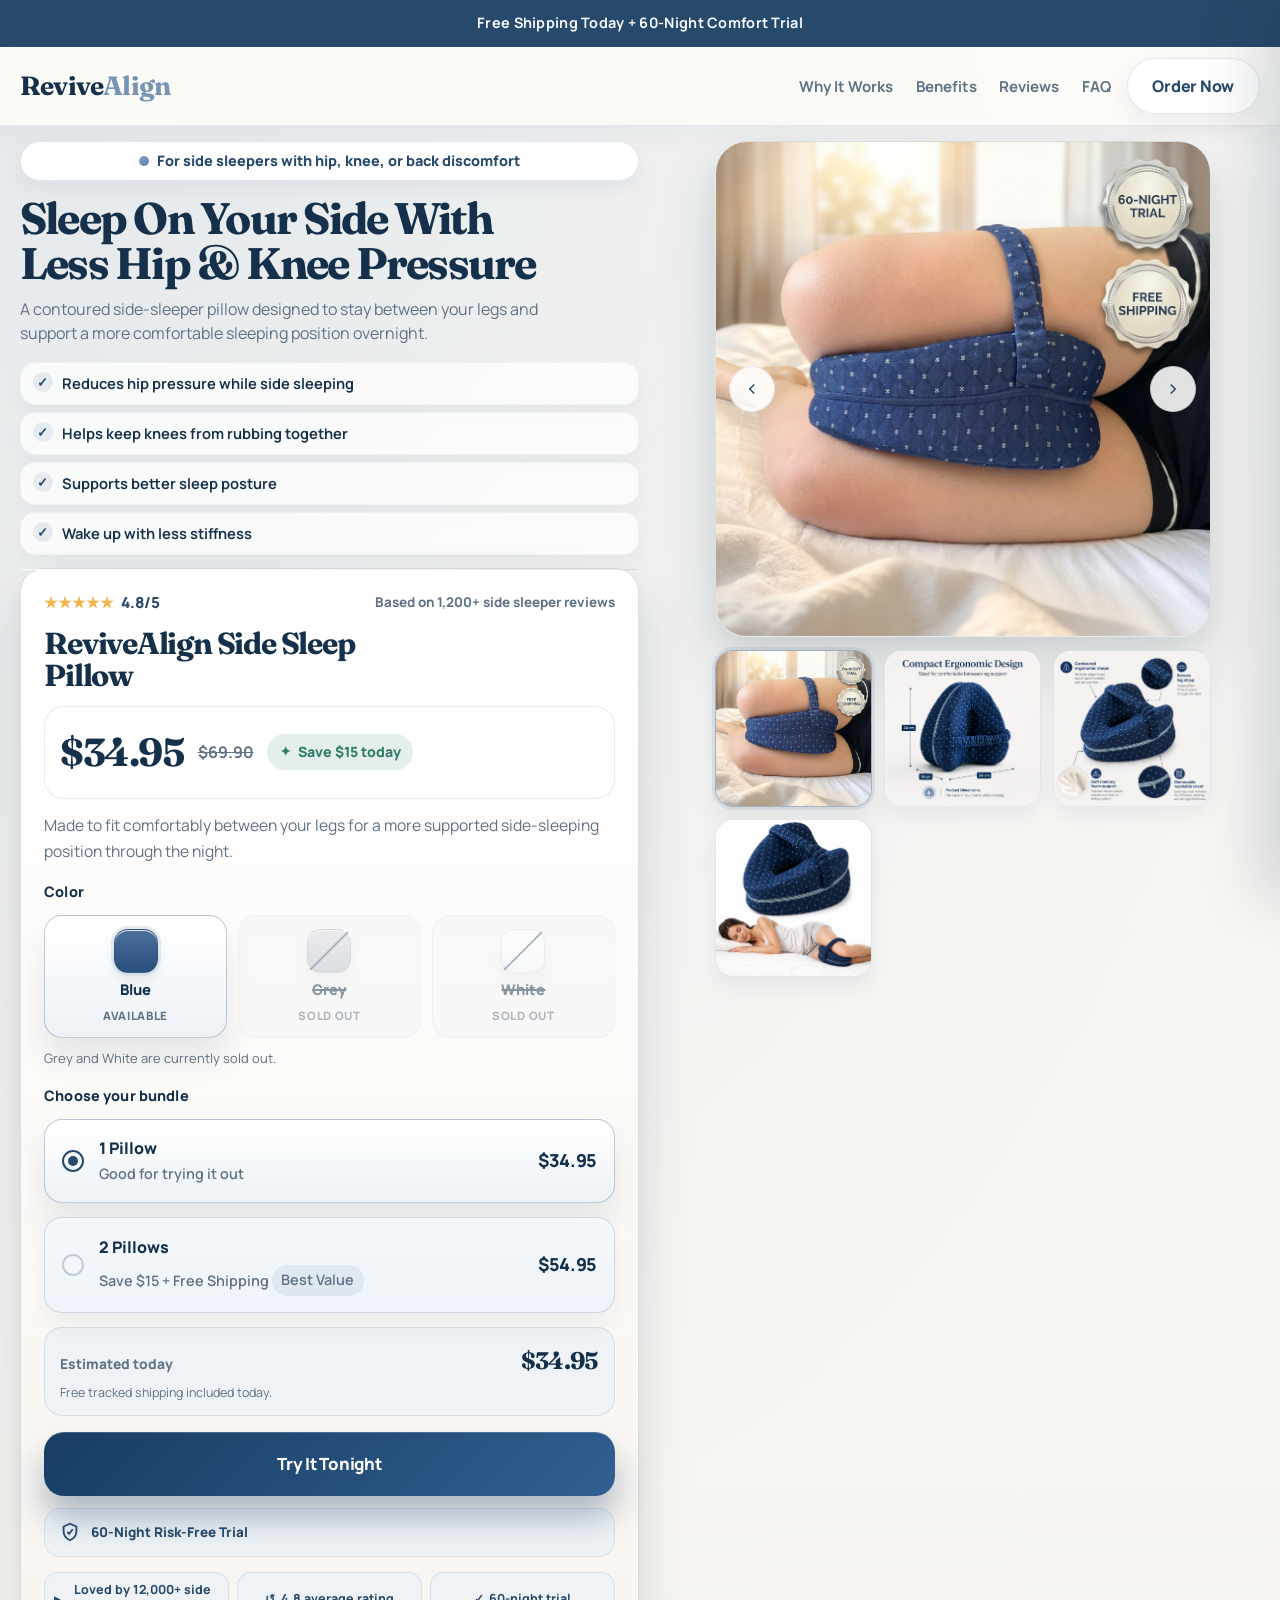
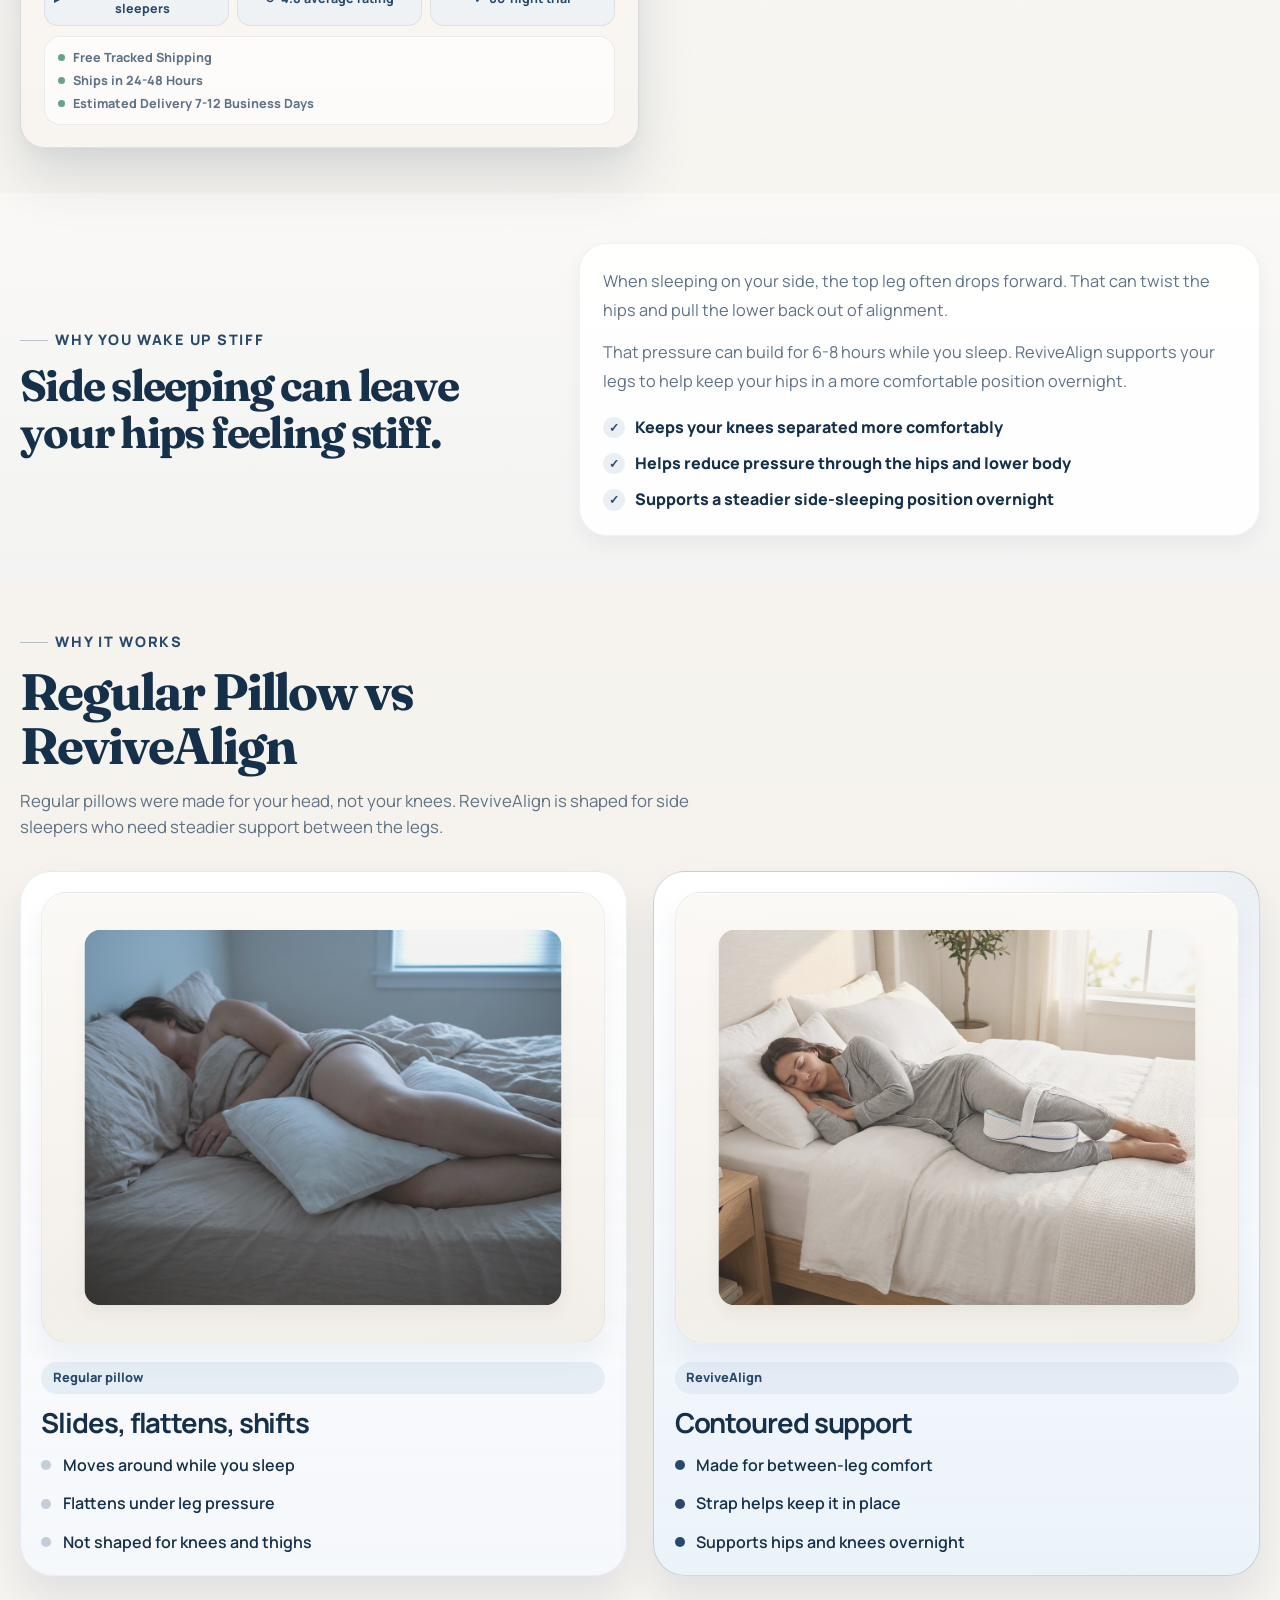
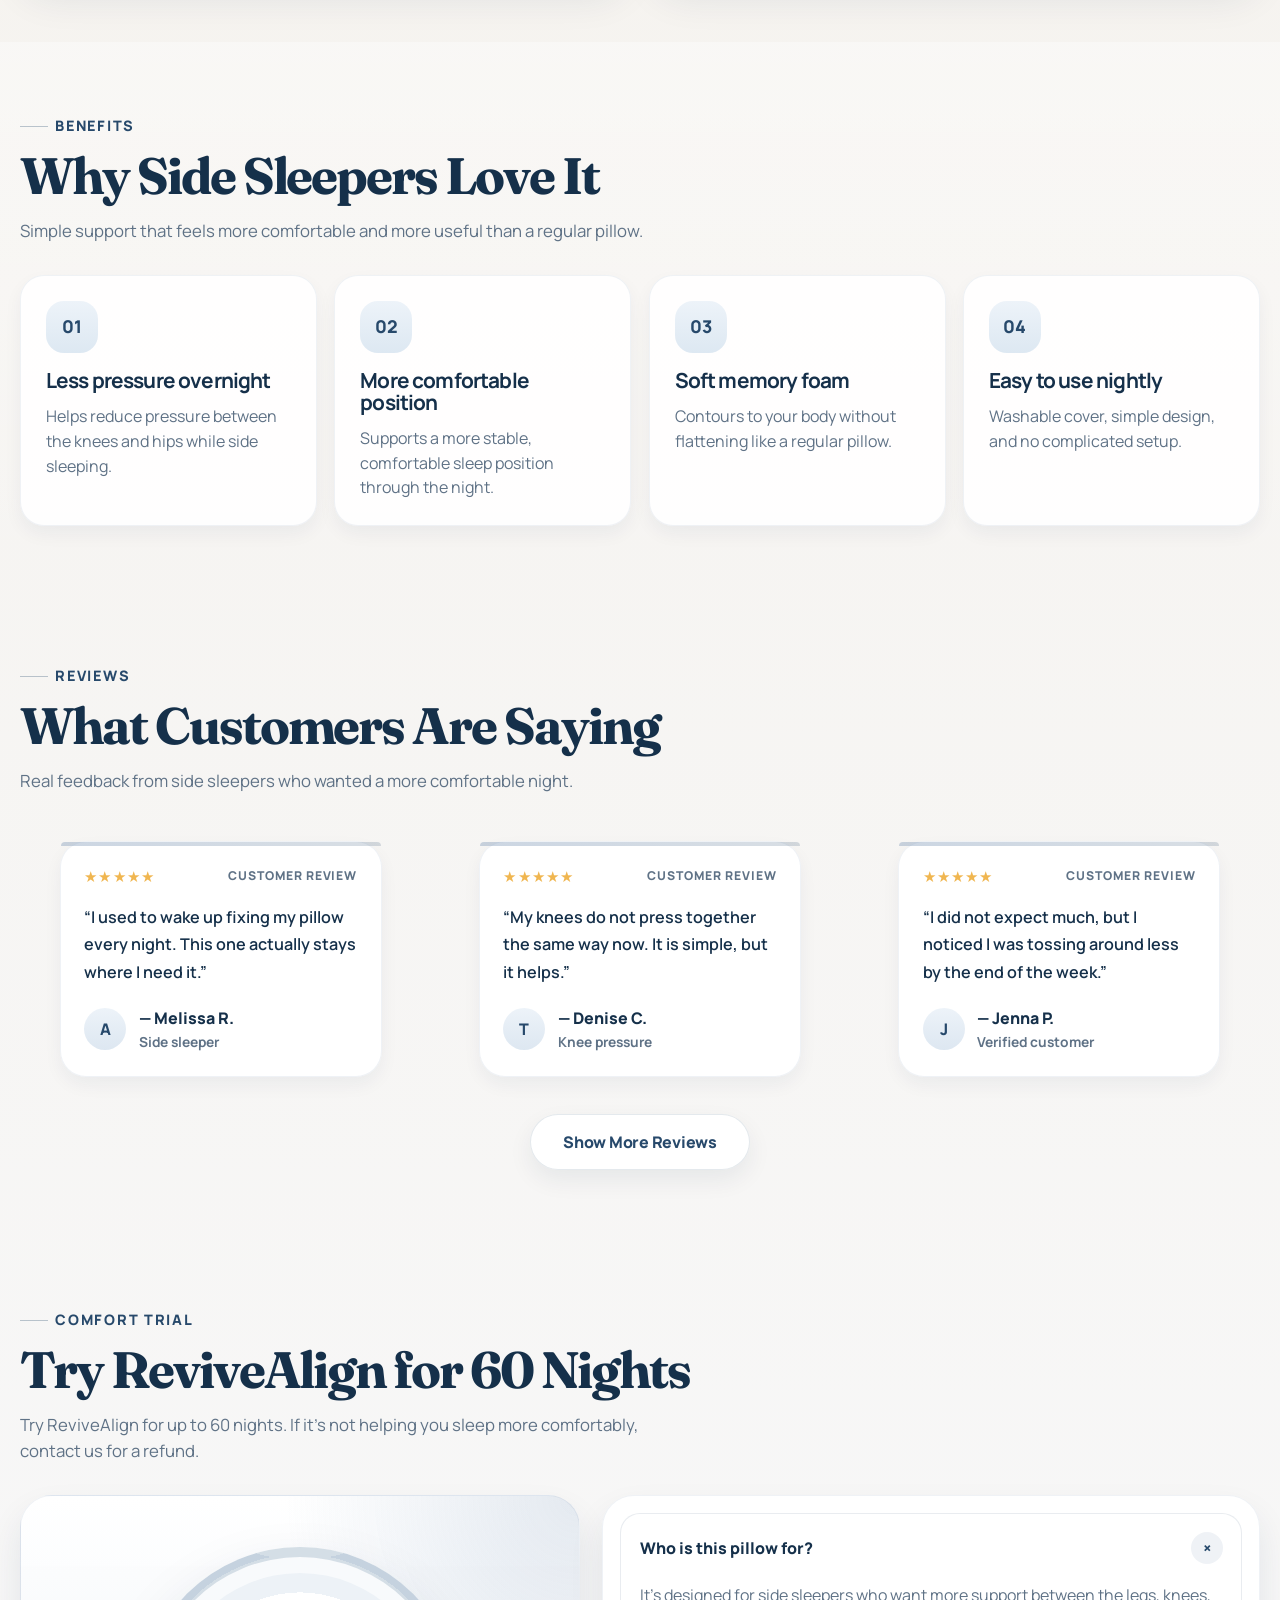
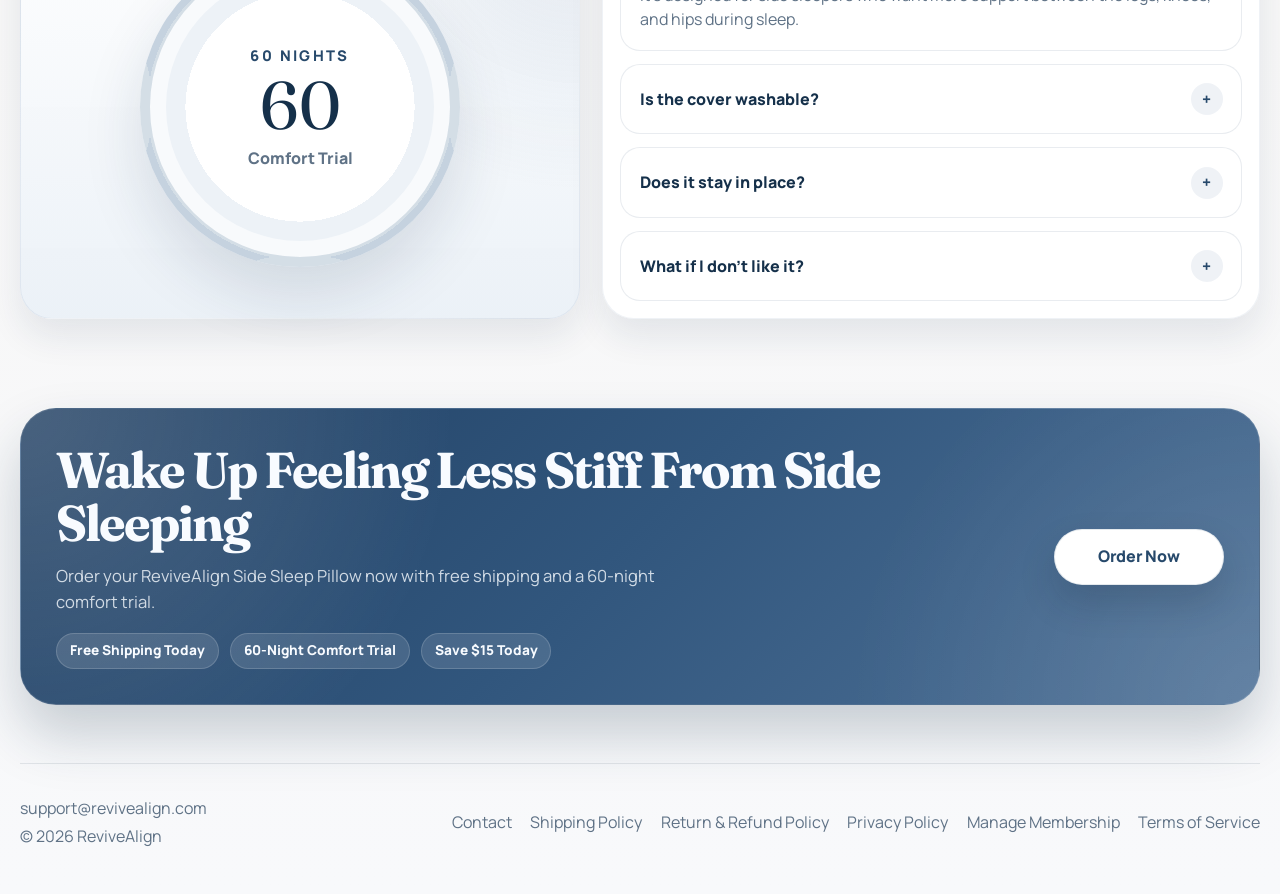
==== index.html @ c9b3b05c "Move free shipping coupon into cart drawer" ====
<!DOCTYPE html>
<!--
EDIT GUIDE
1. Update the Shopify cart permalinks in the bundle options (`data-checkout`) if your variant IDs change.
2. Swap these image paths with your final product photography:
   - /images/hero-side-sleeper.jpg
   - /images/comparison-regular-pillow.jpg
   - /images/comparison-revivealign.jpg
3. If your offer changes, update the price, guarantee, shipping copy, and support email in the hero buy box, CTA band, and footer.
-->
<html lang="en">
  <head>
    <meta charset="UTF-8" />
    <meta name="viewport" content="width=device-width, initial-scale=1.0" />
    <title>ReviveAlign | Side Sleeper Alignment Pillow</title>
    <meta
      name="description"
      content="ReviveAlign is a side-sleeper pillow made to fit between your legs, stay in place overnight, and help reduce pressure on your hips, knees, and lower back."
    />
    <!-- Meta Pixel Code -->
    <script>
!function(f,b,e,v,n,t,s)
{if(f.fbq)return;n=f.fbq=function(){n.callMethod?
n.callMethod.apply(n,arguments):n.queue.push(arguments)};
if(!f._fbq)f._fbq=n;n.push=n;n.loaded=!0;n.version='2.0';
n.queue=[];t=b.createElement(e);t.async=!0;
t.src=v;s=b.getElementsByTagName(e)[0];
s.parentNode.insertBefore(t,s)}(window, document,'script',
'https://connect.facebook.net/en_US/fbevents.js');
fbq('init', '1988299131895799');
fbq('track', 'PageView');
fbq('track', 'ViewContent');
    </script>
    <noscript><img height="1" width="1" style="display:none"
    src="https://www.facebook.com/tr?id=1988299131895799&ev=PageView&noscript=1"
    /></noscript>
    <!-- End Meta Pixel Code -->
    <link rel="preconnect" href="https://fonts.googleapis.com" />
    <link rel="preconnect" href="https://fonts.gstatic.com" crossorigin />
    <link
      href="https://fonts.googleapis.com/css2?family=Fraunces:wght@600;700&family=Manrope:wght@400;500;600;700;800&display=swap"
      rel="stylesheet"
    />
    <style>
      :root {
        --bg: #f6f4ef;
        --surface: #ffffff;
        --surface-soft: #f7f8fb;
        --surface-strong: #eef3f8;
        --border: rgba(23, 42, 63, 0.1);
        --border-strong: rgba(78, 105, 135, 0.22);
        --text: #15304a;
        --muted: #5f7286;
        --accent: #7893b4;
        --accent-deep: #27496b;
        --accent-soft: #dce7f3;
        --success: #2e7d69;
        --shadow-lg: 0 28px 60px rgba(21, 48, 74, 0.13);
        --shadow-md: 0 18px 35px rgba(21, 48, 74, 0.09);
        --shadow-sm: 0 10px 24px rgba(21, 48, 74, 0.07);
        --shadow-xs: 0 8px 18px rgba(21, 48, 74, 0.05);
        --radius-xl: 28px;
        --radius-lg: 22px;
        --radius-md: 18px;
        --radius-sm: 14px;
        --container: 1280px;
        --header-height: 78px;
      }

      * {
        box-sizing: border-box;
      }

      html {
        scroll-behavior: smooth;
      }

      body {
        margin: 0;
        font-family: "Manrope", sans-serif;
        background:
          radial-gradient(circle at top left, rgba(120, 147, 180, 0.18), transparent 28%),
          linear-gradient(180deg, #fcfbf8 0%, #f5f2ed 46%, #f8f9fb 100%);
        color: var(--text);
        line-height: 1.55;
        text-rendering: optimizeLegibility;
        overflow-x: hidden;
        padding-bottom: 0;
      }

      img {
        max-width: 100%;
        display: block;
      }

      a {
        color: inherit;
        text-decoration: none;
      }

      button,
      input,
      select {
        font: inherit;
      }

      .announcement-bar {
        background: var(--accent-deep);
        color: #f7fbff;
        text-align: center;
        padding: 0.78rem 1rem;
        font-size: 0.9rem;
        font-weight: 700;
        letter-spacing: 0.02em;
      }

      .site-header {
        position: sticky;
        top: 0;
        z-index: 40;
        backdrop-filter: blur(16px);
        background: rgba(252, 251, 248, 0.92);
        border-bottom: 1px solid rgba(21, 48, 74, 0.08);
        box-shadow: 0 8px 22px rgba(21, 48, 74, 0.04);
      }

      .header-inner,
      .container {
        width: min(calc(100% - 2.5rem), var(--container));
        margin: 0 auto;
      }

      .header-inner {
        min-height: var(--header-height);
        display: flex;
        align-items: center;
        justify-content: space-between;
        gap: 1rem;
      }

      .logo {
        font-family: "Fraunces", serif;
        font-size: 1.65rem;
        font-weight: 700;
        letter-spacing: -0.03em;
      }

      .logo span {
        color: var(--accent);
      }

      .header-actions {
        display: flex;
        align-items: center;
        gap: 1rem;
      }

      .site-nav {
        display: flex;
        align-items: center;
        gap: 1.4rem;
      }

      .site-nav a {
        color: var(--muted);
        font-weight: 700;
        font-size: 0.94rem;
        transition: color 160ms ease;
      }

      .site-nav a:hover,
      .site-nav a:focus-visible {
        color: var(--accent-deep);
      }

      .header-toggle {
        display: none;
        width: 46px;
        height: 46px;
        border: 1px solid var(--border);
        border-radius: 999px;
        background: rgba(255, 255, 255, 0.75);
        align-items: center;
        justify-content: center;
        padding: 0;
        cursor: pointer;
      }

      .header-toggle svg {
        width: 20px;
        height: 20px;
      }

      .button {
        display: inline-flex;
        align-items: center;
        justify-content: center;
        gap: 0.55rem;
        min-height: 56px;
        padding: 0 1.55rem;
        border-radius: 999px;
        border: 0;
        font-weight: 800;
        letter-spacing: -0.015em;
        cursor: pointer;
        transition:
          transform 180ms ease,
          box-shadow 180ms ease,
          background 180ms ease,
          color 180ms ease;
      }

      .button:focus-visible {
        outline: 3px solid rgba(120, 147, 180, 0.35);
        outline-offset: 2px;
      }

      .button-primary {
        background: linear-gradient(135deg, #173d63 0%, #315f8f 100%);
        color: #ffffff;
        box-shadow: 0 20px 38px rgba(25, 63, 101, 0.34);
      }

      .button-primary:hover,
      .button-primary:focus-visible {
        transform: translateY(-1px);
        box-shadow: 0 24px 42px rgba(25, 63, 101, 0.34);
      }

      .button-secondary {
        background: rgba(255, 255, 255, 0.94);
        color: var(--accent-deep);
        border: 1px solid rgba(39, 73, 107, 0.12);
        box-shadow: var(--shadow-sm);
      }

      .button-secondary:hover,
      .button-secondary:focus-visible {
        transform: translateY(-1px);
        background: #ffffff;
      }

      .hero {
        padding: 0.9rem 0 1.15rem;
      }

      .hero-grid {
        display: grid;
        grid-template-columns: minmax(0, 1.02fr) minmax(0, 0.98fr);
        gap: 1.65rem;
        align-items: start;
      }

      .eyebrow {
        display: inline-flex;
        align-items: center;
        justify-content: center;
        flex-wrap: wrap;
        gap: 0.55rem;
        padding: 0.6rem 0.95rem;
        border-radius: 999px;
        background: rgba(255, 255, 255, 0.94);
        border: 1px solid rgba(120, 147, 180, 0.2);
        box-shadow: var(--shadow-xs);
        color: var(--accent-deep);
        font-weight: 800;
        font-size: 0.9rem;
        line-height: 1.35;
        text-align: center;
      }

      .eyebrow::before {
        content: "";
        width: 10px;
        height: 10px;
        border-radius: 999px;
        background: linear-gradient(135deg, #8fa6c4, #577ca5);
      }

      .hero-copy {
        padding-top: 0;
        grid-column: 1;
      }

      h1,
      h2,
      h3 {
        margin: 0;
        line-height: 1.05;
        letter-spacing: -0.04em;
      }

      h1,
      h2 {
        font-family: "Fraunces", serif;
      }

      h1 {
        margin-top: 0.55rem;
        font-size: clamp(2.15rem, 3.45vw, 3.32rem);
        line-height: 1.04;
        text-wrap: balance;
      }

      .hero-break {
        display: block;
      }

      .hero-copy h1 {
        max-width: none;
      }

      .hero-copy p {
        margin: 0.58rem 0 0;
        font-size: 1rem;
        line-height: 1.55;
        color: var(--muted);
        max-width: 34.5rem;
      }

      .hero-benefits {
        list-style: none;
        margin: 0.62rem 0 0;
        padding: 0;
        display: grid;
        gap: 0.42rem;
      }

      .hero-benefits li {
        display: flex;
        align-items: flex-start;
        gap: 0.6rem;
        padding: 0.58rem 0.72rem;
        border-radius: 15px;
        background: rgba(255, 255, 255, 0.72);
        border: 1px solid rgba(120, 147, 180, 0.09);
        box-shadow: 0 8px 18px rgba(21, 48, 74, 0.04);
        color: var(--text);
        font-size: 0.92rem;
        font-weight: 650;
      }

      .hero-benefits li::before {
        content: "\2713";
        flex: 0 0 auto;
        width: 1.25rem;
        height: 1.25rem;
        border-radius: 999px;
        display: inline-flex;
        align-items: center;
        justify-content: center;
        background: rgba(120, 147, 180, 0.14);
        color: var(--accent-deep);
        font-size: 0.82rem;
        font-weight: 800;
      }

      .hero-copy-wrap {
        display: grid;
        gap: 0.34rem;
      }

      .hero-visual {
        display: grid;
        gap: 0.58rem;
        justify-items: center;
        align-content: start;
        align-self: start;
        grid-column: 2;
        grid-row: 1 / span 2;
        width: 100%;
      }

      .hero-image-stage {
        position: relative;
        width: 100%;
        max-width: 31rem;
        aspect-ratio: 1 / 1;
        border-radius: 32px;
        padding: 0.02rem;
        margin: 0;
        display: flex;
        align-items: center;
        justify-content: center;
        background:
          radial-gradient(circle at 18% 16%, rgba(255, 255, 255, 0.92), transparent 30%),
          radial-gradient(circle at 82% 82%, rgba(225, 233, 239, 0.42), transparent 32%),
          linear-gradient(160deg, #f8f4ee 0%, #f4efe8 44%, #edf2f6 100%);
        border: 1px solid rgba(132, 119, 102, 0.09);
        box-shadow:
          0 26px 52px rgba(21, 48, 74, 0.1),
          inset 0 1px 0 rgba(255, 255, 255, 0.55);
      }

      .hero-image-stage::after {
        content: "";
        position: absolute;
        inset: 0.8rem;
        border-radius: 28px;
        border: 1px solid rgba(255, 255, 255, 0.42);
        pointer-events: none;
      }

      .hero-image-frame {
        position: relative;
        overflow: hidden;
        width: 100%;
        height: 100%;
        display: flex;
        align-items: center;
        justify-content: center;
        border-radius: 26px;
        background: transparent;
      }

      .hero-image-stage::before {
        content: "";
        position: absolute;
        left: 31%;
        right: 31%;
        bottom: 0.4rem;
        height: 16px;
        border-radius: 50%;
        background: radial-gradient(circle, rgba(113, 91, 63, 0.18) 0%, rgba(113, 91, 63, 0.02) 70%);
        filter: blur(8px);
        pointer-events: none;
      }

      .image-shell {
        position: relative;
        overflow: hidden;
      }

      .image-shell img {
        width: 100%;
        height: 100%;
        object-fit: cover;
      }

      .hero-image-frame img {
        position: relative;
        z-index: 1;
        display: block;
        width: 100%;
        height: 100%;
        margin: 0 auto;
        border-radius: 44px;
        clip-path: inset(0 round 44px);
        object-fit: contain;
        object-position: center center;
        transform: scale(1.03);
        filter:
          saturate(0.98)
          contrast(1.03)
          brightness(1.06)
          drop-shadow(0 18px 24px rgba(79, 61, 38, 0.08));
      }

      .hero-image-badge {
        display: none;
        align-items: center;
        justify-content: center;
        flex-wrap: wrap;
        gap: 0.6rem;
        width: fit-content;
        min-height: 48px;
        padding: 0.65rem 1rem;
        border-radius: 999px;
        background: rgba(255, 252, 248, 0.92);
        border: 1px solid rgba(132, 119, 102, 0.1);
        box-shadow: 0 14px 30px rgba(21, 48, 74, 0.07);
        color: var(--text);
        font-size: 0.92rem;
        font-weight: 800;
        line-height: 1.3;
        text-align: center;
        justify-self: start;
      }

      .hero-image-badge::before {
        content: "\2665";
        width: 1.7rem;
        height: 1.7rem;
        border-radius: 999px;
        display: inline-flex;
        align-items: center;
        justify-content: center;
        background: rgba(120, 147, 180, 0.14);
        color: var(--accent-deep);
        font-size: 0.82rem;
      }

      .hero-offer {
        display: grid;
        gap: 0.78rem;
        align-content: start;
        grid-column: 1;
        grid-row: 1;
        width: 100%;
        max-width: 41rem;
      }

      .hero .purchase-card {
        grid-column: 1;
        width: 100%;
        max-width: 41rem;
      }

      .image-shell.is-placeholder {
        background:
          linear-gradient(180deg, rgba(255, 255, 255, 0.72), rgba(224, 233, 243, 0.9)),
          repeating-linear-gradient(
            -45deg,
            rgba(120, 147, 180, 0.12) 0,
            rgba(120, 147, 180, 0.12) 16px,
            rgba(255, 255, 255, 0.12) 16px,
            rgba(255, 255, 255, 0.12) 32px
          );
      }

      .image-note {
        position: absolute;
        left: 1rem;
        right: 1rem;
        bottom: 1rem;
        z-index: 2;
        display: none;
        padding: 0.95rem 1rem;
        border-radius: 16px;
        background: rgba(255, 255, 255, 0.88);
        border: 1px solid rgba(39, 73, 107, 0.1);
        box-shadow: var(--shadow-sm);
        color: var(--text);
      }

      .image-shell.is-placeholder .image-note {
        display: block;
      }

      .image-note strong {
        display: block;
        font-size: 0.95rem;
      }

      .image-note span {
        display: block;
        margin-top: 0.2rem;
        font-size: 0.84rem;
        color: var(--muted);
        word-break: break-word;
      }

      .purchase-card {
        position: relative;
        width: 100%;
        background:
          linear-gradient(180deg, rgba(255, 255, 255, 0.92), rgba(248, 244, 238, 0.96)),
          linear-gradient(180deg, rgba(255, 255, 255, 0.5), rgba(255, 255, 255, 0.12));
        backdrop-filter: blur(10px);
        border: 1.5px solid rgba(39, 73, 107, 0.16);
        border-radius: 24px;
        box-shadow:
          0 30px 56px rgba(21, 48, 74, 0.14),
          0 8px 18px rgba(21, 48, 74, 0.04),
          inset 0 1px 0 rgba(255, 255, 255, 0.7);
        padding: 1.4rem 1.45rem;
      }

      .purchase-card::before {
        content: "";
        position: absolute;
        top: 0;
        left: 0;
        right: 0;
        height: 1px;
        border-radius: 24px 24px 0 0;
        background: linear-gradient(90deg, rgba(255, 255, 255, 0.8), rgba(120, 147, 180, 0.18));
      }

      .purchase-stars {
        display: flex;
        align-items: center;
        justify-content: space-between;
        gap: 0.75rem;
        flex-wrap: wrap;
        color: var(--accent-deep);
        font-weight: 800;
        font-size: 0.95rem;
      }

      .rating-score {
        display: inline-flex;
        align-items: center;
        gap: 0.45rem;
      }

      .rating-context {
        color: var(--muted);
        font-size: 0.84rem;
        font-weight: 750;
      }

      .stars {
        color: #f0b650;
        letter-spacing: 0.06em;
        font-size: 0.94rem;
      }

      .purchase-card h2 {
        font-size: 1.9rem;
        margin-top: 0.78rem;
        max-width: 24rem;
        line-height: 1.06;
      }

      .price-row {
        display: flex;
        align-items: center;
        flex-wrap: wrap;
        gap: 0.7rem 0.85rem;
        margin-top: 0.88rem;
        padding: 0.95rem;
        border-radius: 20px;
        background: rgba(255, 255, 255, 0.72);
        border: 1px solid rgba(39, 73, 107, 0.1);
      }

      .sale-price {
        font-size: 2.45rem;
        font-weight: 700;
        letter-spacing: -0.04em;
        font-family: "Fraunces", serif;
      }

      .compare-price {
        color: var(--muted);
        font-size: 1rem;
        font-weight: 700;
        text-decoration: line-through;
      }

      .save-badge {
        display: inline-flex;
        align-items: center;
        gap: 0.45rem;
        min-height: 36px;
        padding: 0.4rem 0.78rem;
        border-radius: 999px;
        background: rgba(46, 125, 105, 0.13);
        color: var(--success);
        font-weight: 800;
        font-size: 0.88rem;
      }

      .save-badge::before {
        content: "\2726";
        font-size: 0.8rem;
      }

      .price-meta {
        display: none;
      }

      .price-meta span {
        display: inline-flex;
        align-items: center;
        gap: 0.45rem;
        min-height: 36px;
        padding: 0.32rem 0.72rem;
        border-radius: 999px;
        background: rgba(255, 255, 255, 0.78);
        border: 1px solid rgba(132, 119, 102, 0.09);
        color: var(--text);
        font-size: 0.82rem;
        font-weight: 800;
      }

      .price-meta span:nth-child(1)::before {
        content: "\25B8";
        color: var(--accent-deep);
        font-size: 0.75rem;
      }

      .price-meta span:nth-child(2)::before {
        content: "\21BA";
        color: var(--accent-deep);
        font-size: 0.75rem;
      }

      .purchase-copy {
        margin: 0.9rem 0 0;
        color: var(--muted);
        font-size: 0.98rem;
        line-height: 1.65;
      }

      .color-picker {
        margin: 1rem 0 0;
        padding: 0;
        border: 0;
        min-width: 0;
      }

      .color-heading {
        padding: 0;
        color: var(--text);
        font-size: 0.9rem;
        font-weight: 800;
        letter-spacing: 0.01em;
      }

      .color-list {
        margin-top: 0.72rem;
        display: grid;
        grid-template-columns: repeat(3, minmax(0, 1fr));
        gap: 0.7rem;
      }

      .color-option {
        position: relative;
      }

      .color-option input {
        position: absolute;
        opacity: 0;
        pointer-events: none;
      }

      .color-chip {
        position: relative;
        display: flex;
        flex-direction: column;
        align-items: center;
        justify-content: center;
        gap: 0.5rem;
        min-height: 108px;
        padding: 0.85rem 0.55rem 0.78rem;
        border-radius: 18px;
        border: 1px solid rgba(132, 119, 102, 0.12);
        background: rgba(255, 255, 255, 0.84);
        box-shadow: 0 14px 24px rgba(21, 48, 74, 0.05);
        text-align: center;
        cursor: pointer;
        transition:
          border-color 160ms ease,
          transform 160ms ease,
          box-shadow 160ms ease,
          background 160ms ease,
          opacity 160ms ease;
      }

      .color-option:not(.color-option--disabled) .color-chip:hover {
        transform: translateY(-1px);
        border-color: rgba(39, 73, 107, 0.22);
      }

      .color-swatch {
        position: relative;
        width: 44px;
        height: 44px;
        border-radius: 14px;
        border: 1.5px solid rgba(39, 73, 107, 0.16);
        box-shadow:
          inset 0 1px 0 rgba(255, 255, 255, 0.8),
          0 8px 14px rgba(21, 48, 74, 0.08);
      }

      .color-swatch--blue {
        background: linear-gradient(180deg, #4c6f9e 0%, #2a4f7c 100%);
      }

      .color-swatch--grey {
        background: linear-gradient(180deg, #d8dbe1 0%, #b8c0cb 100%);
      }

      .color-swatch--white {
        background: linear-gradient(180deg, #ffffff 0%, #eef2f6 100%);
      }

      .color-name {
        font-size: 0.92rem;
        font-weight: 800;
        color: var(--text);
        line-height: 1.2;
      }

      .color-state {
        font-size: 0.72rem;
        font-weight: 800;
        letter-spacing: 0.06em;
        text-transform: uppercase;
        color: var(--muted);
      }

      .color-option input:checked + .color-chip {
        border-color: rgba(39, 73, 107, 0.28);
        background: linear-gradient(180deg, rgba(255, 255, 255, 0.97), rgba(236, 242, 248, 0.93));
        box-shadow: 0 20px 30px rgba(21, 48, 74, 0.1);
      }

      .color-option input:checked + .color-chip .color-swatch {
        border-color: rgba(39, 73, 107, 0.34);
        box-shadow:
          inset 0 1px 0 rgba(255, 255, 255, 0.88),
          0 0 0 3px rgba(120, 147, 180, 0.16),
          0 8px 14px rgba(21, 48, 74, 0.08);
      }

      .color-option--disabled .color-chip {
        opacity: 0.5;
        background: rgba(244, 245, 247, 0.86);
        box-shadow: none;
        cursor: not-allowed;
      }

      .color-option--disabled .color-name {
        text-decoration: line-through;
        text-decoration-thickness: 1.5px;
      }

      .color-option--disabled .color-swatch::after {
        content: "";
        position: absolute;
        top: -6px;
        bottom: -6px;
        left: 50%;
        width: 2px;
        border-radius: 999px;
        background: rgba(39, 73, 107, 0.75);
        transform: translateX(-50%) rotate(45deg);
      }

      .color-note {
        margin-top: 0.62rem;
        font-size: 0.81rem;
        color: var(--muted);
      }

      .bundle-heading {
        margin-top: 1.05rem;
        color: var(--text);
        font-size: 0.9rem;
        font-weight: 800;
        letter-spacing: 0.01em;
      }

      .bundle-list {
        margin-top: 0.72rem;
        display: grid;
        gap: 0.9rem;
      }

      .bundle-option {
        position: relative;
      }

      .bundle-option--value .bundle-card {
        border-color: rgba(39, 73, 107, 0.18);
        background: linear-gradient(180deg, rgba(245, 249, 253, 0.95), rgba(238, 244, 250, 0.92));
      }

      .bundle-option input {
        position: absolute;
        opacity: 0;
        pointer-events: none;
      }

      .bundle-card {
        display: grid;
        grid-template-columns: auto 1fr auto;
        gap: 0.95rem;
        align-items: center;
        padding: 1.02rem 1.05rem;
        border-radius: 18px;
        border: 1px solid rgba(132, 119, 102, 0.12);
        background: rgba(255, 255, 255, 0.84);
        box-shadow: 0 14px 24px rgba(21, 48, 74, 0.05);
        cursor: pointer;
        transition:
          border-color 160ms ease,
          transform 160ms ease,
          box-shadow 160ms ease,
          background 160ms ease;
      }

      .bundle-card:hover {
        transform: translateY(-1px);
        border-color: rgba(39, 73, 107, 0.22);
      }

      .bundle-indicator {
        width: 22px;
        height: 22px;
        border-radius: 999px;
        border: 2px solid rgba(39, 73, 107, 0.24);
        position: relative;
      }

      .bundle-indicator::after {
        content: "";
        position: absolute;
        inset: 4px;
        border-radius: 999px;
        background: transparent;
        transition: background 160ms ease;
      }

      .bundle-text strong,
      .bundle-price {
        display: block;
      }

      .bundle-text strong {
        font-size: 1rem;
        font-weight: 800;
      }

      .bundle-text span {
        color: var(--muted);
        font-size: 0.9rem;
        font-weight: 600;
      }

      .bundle-price {
        font-weight: 800;
        font-size: 1.12rem;
        letter-spacing: -0.02em;
      }

      .bundle-tag {
        display: inline-flex;
        align-items: center;
        margin-top: 0.35rem;
        padding: 0.26rem 0.58rem;
        border-radius: 999px;
        background: rgba(120, 147, 180, 0.14);
        color: var(--accent-deep);
        font-size: 0.78rem;
        font-weight: 800;
      }

      .bundle-option input:checked + .bundle-card {
        border-color: rgba(39, 73, 107, 0.28);
        background: linear-gradient(180deg, rgba(255, 255, 255, 0.96), rgba(236, 242, 248, 0.92));
        box-shadow: 0 20px 30px rgba(21, 48, 74, 0.1);
      }

      .bundle-option input:checked + .bundle-card .bundle-indicator {
        border-color: var(--accent-deep);
      }

      .bundle-option input:checked + .bundle-card .bundle-indicator::after {
        background: var(--accent-deep);
      }

      .order-total {
        margin-top: 0.9rem;
        padding: 0.85rem 0.95rem;
        border-radius: 18px;
        background: rgba(236, 242, 248, 0.78);
        border: 1px solid rgba(39, 73, 107, 0.12);
      }

      .order-total-row {
        display: flex;
        justify-content: space-between;
        gap: 1rem;
        align-items: baseline;
      }

      .order-total-row span:first-child {
        color: var(--muted);
        font-size: 0.86rem;
        font-weight: 800;
      }

      .order-total-row strong {
        color: var(--text);
        font-family: "Fraunces", serif;
        font-size: 1.5rem;
        letter-spacing: -0.03em;
      }

      .order-total-note {
        margin: 0.28rem 0 0;
        color: var(--muted);
        font-size: 0.78rem;
        line-height: 1.45;
      }

      .purchase-cta {
        width: 100%;
        margin-top: 1rem;
        min-height: 64px;
        font-size: 1.05rem;
        border-radius: 20px;
        background: linear-gradient(135deg, #173d63 0%, #315f8f 100%);
        box-shadow:
          0 22px 34px rgba(25, 63, 101, 0.34),
          inset 0 1px 0 rgba(255, 255, 255, 0.18);
      }

      .trust-row {
        margin-top: 0.95rem;
        display: grid;
        grid-template-columns: repeat(3, minmax(0, 1fr));
        gap: 0.52rem;
      }

      .trust-row span {
        display: inline-flex;
        align-items: center;
        justify-content: center;
        gap: 0.35rem;
        min-height: 42px;
        padding: 0.42rem 0.55rem;
        border-radius: 14px;
        background: rgba(236, 242, 248, 0.72);
        border: 1px solid rgba(39, 73, 107, 0.1);
        color: var(--accent-deep);
        font-size: 0.78rem;
        font-weight: 750;
        text-align: center;
      }

      .trust-row span:nth-child(1)::before {
        content: "\25B8";
        color: var(--accent-deep);
        font-size: 0.72rem;
      }

      .trust-row span:nth-child(2)::before {
        content: "\21BA";
        color: var(--accent-deep);
        font-size: 0.72rem;
      }

      .trust-row span:nth-child(3)::before {
        content: "\2713";
        color: var(--accent-deep);
        font-size: 0.72rem;
      }

      .shipping-promise {
        margin-top: 0.62rem;
        display: grid;
        gap: 0.38rem;
        padding: 0.74rem 0.82rem;
        border-radius: 16px;
        background: rgba(255, 255, 255, 0.66);
        border: 1px solid rgba(39, 73, 107, 0.09);
        box-shadow: inset 0 1px 0 rgba(255, 255, 255, 0.55);
      }

      .shipping-promise span {
        display: flex;
        align-items: center;
        gap: 0.48rem;
        color: var(--muted);
        font-size: 0.79rem;
        font-weight: 750;
        line-height: 1.35;
      }

      .shipping-promise span::before {
        content: "";
        flex: 0 0 auto;
        width: 7px;
        height: 7px;
        border-radius: 999px;
        background: rgba(46, 125, 105, 0.72);
      }

      .product-gallery {
        padding: 2.6rem 0 2.9rem;
      }

      .gallery-shell {
        display: grid;
        grid-template-columns: minmax(0, 0.82fr) minmax(0, 1.18fr);
        gap: 1.55rem;
        align-items: center;
        padding: 1.2rem;
        border-radius: 30px;
        background:
          radial-gradient(circle at 14% 10%, rgba(255, 255, 255, 0.92), transparent 34%),
          linear-gradient(145deg, rgba(255, 255, 255, 0.82), rgba(241, 238, 231, 0.76));
        border: 1px solid rgba(39, 73, 107, 0.1);
        box-shadow: var(--shadow-md);
      }

      .gallery-copy {
        padding: 0.4rem 0.4rem 0.4rem 0.2rem;
      }

      .gallery-copy h2 {
        margin-top: 0.45rem;
        font-size: clamp(2rem, 3.2vw, 3.05rem);
        line-height: 1.06;
        max-width: 28rem;
      }

      .gallery-copy p {
        margin: 0.72rem 0 0;
        max-width: 31rem;
        color: var(--muted);
        font-size: 1rem;
        line-height: 1.7;
      }

      .gallery-points {
        list-style: none;
        display: grid;
        gap: 0.58rem;
        margin: 1rem 0 0;
        padding: 0;
      }

      .gallery-points li {
        display: flex;
        gap: 0.6rem;
        align-items: flex-start;
        color: var(--text);
        font-size: 0.93rem;
        font-weight: 750;
      }

      .gallery-points li::before {
        content: "\2713";
        flex: 0 0 auto;
        color: var(--accent-deep);
        font-weight: 900;
      }

      .product-carousel {
        position: relative;
        min-width: 0;
        width: 100%;
      }

      .carousel-main {
        position: relative;
        overflow: hidden;
        aspect-ratio: 1 / 1;
        border-radius: 30px;
        background:
          radial-gradient(circle at 18% 12%, rgba(255, 255, 255, 0.96), transparent 34%),
          linear-gradient(180deg, #ffffff 0%, #f5f1ea 100%);
        border: 1px solid rgba(39, 73, 107, 0.12);
        box-shadow:
          0 30px 58px rgba(21, 48, 74, 0.14),
          0 10px 24px rgba(21, 48, 74, 0.06),
          inset 0 1px 0 rgba(255, 255, 255, 0.72);
        touch-action: pan-y;
      }

      .carousel-main img {
        width: 100%;
        height: 100%;
        object-fit: contain;
        object-position: center;
        background: transparent;
        transition:
          opacity 180ms ease,
          transform 260ms ease;
      }

      .carousel-main.is-changing img {
        opacity: 0.12;
        transform: scale(1.015);
      }

      .carousel-arrow {
        position: absolute;
        top: 50%;
        z-index: 2;
        width: 46px;
        height: 46px;
        border: 1px solid rgba(39, 73, 107, 0.12);
        border-radius: 999px;
        background: rgba(255, 255, 255, 0.88);
        color: var(--accent-deep);
        box-shadow: var(--shadow-sm);
        display: inline-flex;
        align-items: center;
        justify-content: center;
        cursor: pointer;
        transform: translateY(-50%);
        transition:
          transform 160ms ease,
          background 160ms ease,
          box-shadow 160ms ease;
      }

      .carousel-arrow:hover,
      .carousel-arrow:focus-visible {
        background: #ffffff;
        box-shadow: var(--shadow-md);
      }

      .carousel-arrow:focus-visible {
        outline: 3px solid rgba(120, 147, 180, 0.35);
        outline-offset: 2px;
      }

      .carousel-arrow--prev {
        left: 0.85rem;
      }

      .carousel-arrow--next {
        right: 0.85rem;
      }

      .carousel-arrow svg {
        width: 18px;
        height: 18px;
      }

      .carousel-thumbs {
        display: grid;
        grid-template-columns: repeat(3, minmax(0, 1fr));
        gap: 0.72rem;
        margin-top: 0.82rem;
      }

      .carousel-thumb {
        position: relative;
        overflow: hidden;
        aspect-ratio: 1 / 1;
        padding: 0;
        border-radius: 18px;
        border: 1px solid rgba(39, 73, 107, 0.12);
        background: rgba(255, 255, 255, 0.76);
        box-shadow: 0 10px 20px rgba(21, 48, 74, 0.06);
        cursor: pointer;
        transition:
          border-color 160ms ease,
          transform 160ms ease,
          box-shadow 160ms ease;
      }

      .carousel-thumb img {
        width: 100%;
        height: 100%;
        object-fit: cover;
        object-position: center;
      }

      .carousel-thumb:hover,
      .carousel-thumb:focus-visible {
        transform: translateY(-1px);
        box-shadow: 0 14px 24px rgba(21, 48, 74, 0.08);
      }

      .carousel-thumb:focus-visible {
        outline: 3px solid rgba(120, 147, 180, 0.35);
        outline-offset: 2px;
      }

      .carousel-thumb.is-active {
        border-color: rgba(39, 73, 107, 0.42);
        box-shadow:
          0 0 0 3px rgba(120, 147, 180, 0.16),
          0 14px 24px rgba(21, 48, 74, 0.08);
      }

      .hero-visual .product-carousel {
        max-width: 31rem;
      }

      .hero-visual .carousel-main img {
        border-radius: 24px;
      }

      .hero-visual .carousel-main {
        border-radius: 32px;
      }

      .hero-visual .carousel-thumbs {
        grid-template-columns: repeat(3, minmax(0, 1fr));
      }

      .pain-explain {
        padding: 3.1rem 0;
        background: linear-gradient(180deg, rgba(255, 255, 255, 0.38), rgba(236, 242, 248, 0.36));
      }

      .pain-explain-grid {
        display: grid;
        grid-template-columns: minmax(0, 0.88fr) minmax(0, 1.12fr);
        gap: 1.5rem;
        align-items: center;
      }

      .pain-explain h2 {
        margin: 0.65rem 0 0;
        font-family: "Fraunces", serif;
        font-size: clamp(2rem, 3.4vw, 3rem);
        line-height: 1.08;
        letter-spacing: -0.04em;
      }

      .pain-explain-copy {
        padding: 1.45rem;
        border-radius: 28px;
        background: rgba(255, 255, 255, 0.9);
        border: 1px solid rgba(120, 147, 180, 0.12);
        box-shadow: var(--shadow-xs);
      }

      .pain-explain-copy p {
        margin: 0;
        color: var(--muted);
        font-size: 1.02rem;
        line-height: 1.76;
      }

      .pain-explain-copy p + p {
        margin-top: 0.85rem;
      }

      .pain-highlight {
        display: grid;
        gap: 0.72rem;
        margin-top: 1.2rem;
      }

      .pain-highlight span {
        display: flex;
        align-items: flex-start;
        gap: 0.65rem;
        color: var(--text);
        font-weight: 800;
      }

      .pain-highlight span::before {
        content: "\2713";
        flex: 0 0 auto;
        width: 1.35rem;
        height: 1.35rem;
        border-radius: 999px;
        display: inline-flex;
        align-items: center;
        justify-content: center;
        background: rgba(120, 147, 180, 0.14);
        color: var(--accent-deep);
        font-size: 0.78rem;
        margin-top: 0.12rem;
      }

      section {
        padding: 4.15rem 0;
        scroll-margin-top: calc(var(--header-height) + 1.5rem);
      }

      #why-it-works {
        padding-top: 2.45rem;
      }

      .section-head {
        max-width: 42rem;
        margin-bottom: 1.95rem;
      }

      .section-kicker {
        display: inline-flex;
        align-items: center;
        gap: 0.45rem;
        color: var(--accent-deep);
        font-size: 0.9rem;
        font-weight: 800;
        text-transform: uppercase;
        letter-spacing: 0.12em;
      }

      .section-kicker::before {
        content: "";
        width: 28px;
        height: 1px;
        background: rgba(39, 73, 107, 0.3);
      }

      .section-head h2 {
        margin-top: 0.7rem;
        font-size: clamp(2.1rem, 4vw, 3.3rem);
      }

      .section-head p {
        margin: 0.95rem 0 0;
        font-size: 1.05rem;
        color: var(--muted);
      }

      .comparison-grid {
        display: grid;
        grid-template-columns: repeat(2, minmax(0, 1fr));
        gap: 1.65rem;
      }

      .comparison-card {
        display: flex;
        flex-direction: column;
        padding: 1.28rem;
        border-radius: 32px;
        background: linear-gradient(180deg, rgba(255, 255, 255, 0.96), rgba(245, 248, 252, 0.88));
        border: 1px solid rgba(120, 147, 180, 0.14);
        box-shadow: 0 22px 38px rgba(21, 48, 74, 0.09);
      }

      .comparison-image {
        position: relative;
        aspect-ratio: 5 / 4;
        border-radius: 26px;
        padding: 1rem;
        background:
          linear-gradient(180deg, rgba(251, 249, 246, 0.98), rgba(242, 238, 232, 0.96)),
          linear-gradient(135deg, rgba(255, 255, 255, 0.9), rgba(235, 239, 243, 0.78));
        border: 1px solid rgba(120, 147, 180, 0.1);
        box-shadow:
          inset 0 1px 0 rgba(255, 255, 255, 0.8),
          0 16px 28px rgba(21, 48, 74, 0.05);
        isolation: isolate;
      }

      .comparison-image::after {
        content: "";
        position: absolute;
        inset: 1rem;
        border-radius: 18px;
        background: linear-gradient(180deg, rgba(255, 250, 244, 0.08), rgba(241, 233, 220, 0.12));
        pointer-events: none;
        z-index: 1;
      }

      .comparison-image img {
        width: 100%;
        height: 100%;
        border-radius: 18px;
        object-fit: cover;
        object-position: center 52%;
        transform: scale(0.9);
        transform-origin: center;
        filter: brightness(1.02) contrast(0.94) saturate(0.9);
        box-shadow: 0 10px 18px rgba(21, 48, 74, 0.06);
      }

      .comparison-image--regular img {
        filter: brightness(1.08) contrast(0.9) saturate(0.82);
        object-position: center 48%;
      }

      .comparison-image--revive img {
        filter: brightness(1) contrast(0.93) saturate(0.88);
        object-position: center 50%;
      }

      .comparison-label {
        display: inline-flex;
        align-items: center;
        min-height: 32px;
        margin-top: 1.15rem;
        padding: 0.26rem 0.72rem;
        border-radius: 999px;
        background: rgba(220, 231, 243, 0.62);
        color: var(--accent-deep);
        font-size: 0.8rem;
        font-weight: 800;
      }

      .sticky-desktop-cta {
        position: fixed;
        left: 50%;
        bottom: 1.2rem;
        z-index: 35;
        width: min(calc(100% - 2.5rem), 760px);
        transform: translate(-50%, 120%);
        opacity: 0;
        pointer-events: none;
        transition:
          transform 220ms ease,
          opacity 220ms ease;
      }

      .sticky-desktop-cta.is-visible {
        transform: translate(-50%, 0);
        opacity: 1;
        pointer-events: auto;
      }

      .sticky-desktop-inner {
        display: flex;
        align-items: center;
        justify-content: space-between;
        gap: 1rem;
        padding: 0.78rem 0.82rem 0.78rem 1.15rem;
        border-radius: 999px;
        background: rgba(255, 255, 255, 0.94);
        border: 1px solid rgba(39, 73, 107, 0.14);
        box-shadow: 0 24px 48px rgba(21, 48, 74, 0.18);
        backdrop-filter: blur(16px);
      }

      .sticky-desktop-copy {
        display: grid;
        gap: 0.08rem;
      }

      .sticky-desktop-copy strong {
        font-size: 0.98rem;
        line-height: 1.2;
      }

      .sticky-desktop-copy span {
        color: var(--muted);
        font-size: 0.82rem;
        font-weight: 700;
      }

      .sticky-desktop-cta .button {
        min-height: 48px;
        padding-inline: 1.15rem;
        white-space: nowrap;
      }

      .sticky-mobile-cta {
        position: fixed;
        left: 0;
        right: 0;
        bottom: 0;
        z-index: 45;
        display: none;
        padding: 0.7rem 0.8rem calc(0.7rem + env(safe-area-inset-bottom));
        background: rgba(252, 251, 248, 0.96);
        border-top: 1px solid rgba(39, 73, 107, 0.12);
        box-shadow: 0 -16px 30px rgba(21, 48, 74, 0.12);
        backdrop-filter: blur(16px);
      }

      .sticky-mobile-inner {
        display: grid;
        grid-template-columns: 1fr auto;
        gap: 0.72rem;
        align-items: center;
        max-width: 34rem;
        margin: 0 auto;
      }

      .sticky-mobile-price {
        display: grid;
        gap: 0.06rem;
      }

      .sticky-mobile-price strong {
        font-size: 1.02rem;
        line-height: 1.1;
      }

      .sticky-mobile-price span {
        color: var(--muted);
        font-size: 0.78rem;
        font-weight: 800;
      }

      .sticky-mobile-cta .button {
        min-height: 50px;
        padding-inline: 1.05rem;
        border-radius: 16px;
        white-space: nowrap;
      }

      .cart-drawer {
        position: fixed;
        inset: 0;
        z-index: 80;
        pointer-events: none;
      }

      .cart-drawer.is-open {
        pointer-events: auto;
      }

      .cart-drawer-overlay {
        position: absolute;
        inset: 0;
        background: rgba(21, 48, 74, 0.34);
        opacity: 0;
        transition: opacity 180ms ease;
      }

      .cart-drawer.is-open .cart-drawer-overlay {
        opacity: 1;
      }

      .cart-drawer-panel {
        position: absolute;
        top: 0;
        right: 0;
        width: min(100%, 430px);
        height: 100%;
        display: flex;
        flex-direction: column;
        padding: 1.25rem;
        background:
          radial-gradient(circle at top left, rgba(255, 255, 255, 0.94), transparent 34%),
          linear-gradient(180deg, #fffdf9 0%, #f5f2ed 100%);
        border-left: 1px solid rgba(39, 73, 107, 0.12);
        box-shadow: -28px 0 60px rgba(21, 48, 74, 0.18);
        transform: translateX(102%);
        transition: transform 220ms ease;
      }

      .cart-drawer.is-open .cart-drawer-panel {
        transform: translateX(0);
      }

      .cart-drawer-header {
        display: flex;
        align-items: center;
        justify-content: space-between;
        gap: 1rem;
        padding-bottom: 1rem;
        border-bottom: 1px solid rgba(39, 73, 107, 0.1);
      }

      .cart-drawer-header h2 {
        font-family: "Fraunces", serif;
        font-size: 1.7rem;
        letter-spacing: -0.04em;
      }

      .cart-close {
        width: 42px;
        height: 42px;
        border: 1px solid rgba(39, 73, 107, 0.12);
        border-radius: 999px;
        background: rgba(255, 255, 255, 0.78);
        color: var(--accent-deep);
        cursor: pointer;
        display: inline-flex;
        align-items: center;
        justify-content: center;
      }

      .cart-close:hover,
      .cart-close:focus-visible {
        background: #ffffff;
      }

      .cart-drawer-body {
        flex: 1;
        padding: 1.1rem 0;
      }

      .cart-item {
        display: grid;
        grid-template-columns: 92px 1fr;
        gap: 0.95rem;
        padding: 0.95rem;
        border-radius: 20px;
        background: rgba(255, 255, 255, 0.78);
        border: 1px solid rgba(39, 73, 107, 0.1);
        box-shadow: 0 14px 26px rgba(21, 48, 74, 0.06);
      }

      .cart-item-image {
        overflow: hidden;
        aspect-ratio: 1;
        border-radius: 16px;
        background: #ffffff;
        border: 1px solid rgba(39, 73, 107, 0.08);
      }

      .cart-item-image img {
        width: 100%;
        height: 100%;
        object-fit: cover;
        object-position: center;
      }

      .cart-item-copy {
        min-width: 0;
      }

      .cart-item-title {
        display: block;
        color: var(--text);
        font-size: 1rem;
        line-height: 1.25;
        font-weight: 850;
      }

      .cart-item-meta {
        display: block;
        margin-top: 0.28rem;
        color: var(--muted);
        font-size: 0.86rem;
        font-weight: 750;
      }

      .cart-item-price {
        display: block;
        margin-top: 0.62rem;
        color: var(--accent-deep);
        font-family: "Fraunces", serif;
        font-size: 1.35rem;
        font-weight: 700;
        letter-spacing: -0.03em;
      }

      .cart-summary {
        margin-top: 1rem;
        padding: 1rem;
        border-radius: 18px;
        background: rgba(236, 242, 248, 0.72);
        border: 1px solid rgba(39, 73, 107, 0.1);
      }

      .cart-summary-row {
        display: flex;
        align-items: center;
        justify-content: space-between;
        gap: 1rem;
        color: var(--text);
        font-weight: 850;
      }

      .cart-summary-row strong {
        font-family: "Fraunces", serif;
        font-size: 1.42rem;
        letter-spacing: -0.03em;
      }

      .cart-summary-note {
        margin: 0.4rem 0 0;
        color: var(--muted);
        font-size: 0.82rem;
        font-weight: 700;
      }

      .cart-drawer-footer {
        display: grid;
        gap: 0.75rem;
        padding-top: 1rem;
        border-top: 1px solid rgba(39, 73, 107, 0.1);
      }

      .cart-checkout {
        width: 100%;
      }

      .cart-continue {
        min-height: 50px;
        border-radius: 18px;
        border: 1px solid rgba(39, 73, 107, 0.12);
        background: rgba(255, 255, 255, 0.74);
        color: var(--accent-deep);
        font-weight: 850;
        cursor: pointer;
      }

      .free-shipping-banner {
        margin-top: 0.92rem;
        display: grid;
        gap: 0.25rem;
        padding: 0.86rem 0.95rem;
        border-radius: 18px;
        background:
          radial-gradient(circle at top left, rgba(255, 255, 255, 0.2), transparent 42%),
          linear-gradient(135deg, #1f4770 0%, #2f6596 100%);
        color: #ffffff;
        border: 1px solid rgba(255, 255, 255, 0.16);
        box-shadow: 0 16px 28px rgba(31, 71, 112, 0.2);
      }

      .free-shipping-banner strong {
        display: flex;
        align-items: center;
        justify-content: space-between;
        gap: 0.8rem;
        font-size: 0.9rem;
        letter-spacing: 0.04em;
      }

      .coupon-code {
        position: relative;
        display: inline-flex;
        align-items: center;
        gap: 0.46rem;
        padding: 0.34rem 0.6rem;
        border-radius: 10px;
        background: #111827;
        color: #ffffff;
        border: 1px dashed rgba(255, 255, 255, 0.42);
        box-shadow:
          inset 0 1px 0 rgba(255, 255, 255, 0.12),
          0 8px 16px rgba(7, 16, 30, 0.18);
        font-size: 0.72rem;
        font-weight: 900;
        letter-spacing: 0.06em;
      }

      .coupon-code::before,
      .coupon-code::after {
        content: "";
        position: absolute;
        top: 50%;
        width: 8px;
        height: 8px;
        border-radius: 999px;
        background: #2f6596;
        transform: translateY(-50%);
      }

      .coupon-code::before {
        left: -5px;
      }

      .coupon-code::after {
        right: -5px;
      }

      .coupon-code small {
        padding: 0.12rem 0.34rem;
        border-radius: 999px;
        background: rgba(46, 125, 105, 0.95);
        color: #ffffff;
        font-size: 0.58rem;
        line-height: 1.1;
        letter-spacing: 0.04em;
        text-transform: uppercase;
      }

      .free-shipping-banner span {
        color: rgba(255, 255, 255, 0.82);
        font-size: 0.8rem;
        font-weight: 750;
      }

      .trial-shield {
        margin-top: 0.72rem;
        display: flex;
        align-items: center;
        gap: 0.65rem;
        padding: 0.78rem 0.85rem;
        border-radius: 16px;
        background: rgba(236, 242, 248, 0.76);
        border: 1px solid rgba(39, 73, 107, 0.1);
        color: var(--accent-deep);
        font-size: 0.84rem;
        font-weight: 850;
      }

      .trial-shield svg {
        flex: 0 0 auto;
        width: 22px;
        height: 22px;
      }

      .cart-trust-badges {
        display: grid;
        grid-template-columns: repeat(2, minmax(0, 1fr));
        gap: 0.55rem;
        margin-top: 1rem;
      }

      .cart-trust-badges span {
        display: inline-flex;
        align-items: center;
        justify-content: center;
        gap: 0.42rem;
        min-height: 40px;
        padding: 0.42rem 0.55rem;
        border-radius: 14px;
        background: rgba(255, 255, 255, 0.72);
        border: 1px solid rgba(39, 73, 107, 0.1);
        color: var(--accent-deep);
        font-size: 0.78rem;
        font-weight: 850;
        text-align: center;
      }

      .cart-trust-badges svg {
        flex: 0 0 auto;
        width: 16px;
        height: 16px;
      }

      .comparison-card h3 {
        margin-top: 0.95rem;
        font-size: 1.72rem;
      }

      .comparison-card ul {
        margin: 0.95rem 0 0;
        padding: 0;
        list-style: none;
        display: grid;
        gap: 0.85rem;
      }

      .comparison-card li {
        display: flex;
        gap: 0.72rem;
        color: var(--text);
        font-weight: 600;
      }

      .comparison-card li::before {
        content: "";
        width: 10px;
        height: 10px;
        margin-top: 0.45rem;
        border-radius: 999px;
        background: rgba(39, 73, 107, 0.24);
        flex: 0 0 auto;
      }

      .comparison-card--highlight {
        background:
          radial-gradient(circle at top right, rgba(120, 147, 180, 0.14), transparent 34%),
          linear-gradient(180deg, rgba(255, 255, 255, 0.98), rgba(234, 242, 249, 0.96));
        border-color: rgba(39, 73, 107, 0.2);
      }

      .comparison-card--highlight li::before {
        background: var(--accent-deep);
      }

      .benefits {
        background: linear-gradient(180deg, rgba(255, 255, 255, 0.38), rgba(255, 255, 255, 0));
      }

      .benefit-grid {
        display: grid;
        grid-template-columns: repeat(4, minmax(0, 1fr));
        gap: 1.1rem;
      }

      .benefit-card {
        padding: 1.55rem;
        border-radius: 24px;
        background: rgba(255, 255, 255, 0.9);
        border: 1px solid rgba(120, 147, 180, 0.12);
        box-shadow: var(--shadow-xs);
      }

      .benefit-icon {
        width: 52px;
        height: 52px;
        border-radius: 18px;
        display: grid;
        place-items: center;
        margin-bottom: 1.1rem;
        background: linear-gradient(180deg, #edf3f9, #dde8f2);
        color: var(--accent-deep);
        font-weight: 800;
        font-size: 1.1rem;
      }

      .benefit-card h3 {
        font-size: 1.3rem;
      }

      .benefit-card p {
        margin: 0.75rem 0 0;
        color: var(--muted);
      }

      .reviews-grid {
        display: grid;
        grid-template-columns: repeat(3, minmax(0, 1fr));
        gap: 1.1rem;
      }

      .reviews-more {
        display: grid;
        grid-template-rows: 0fr;
        opacity: 0;
        margin-top: 0;
        transition:
          grid-template-rows 300ms ease,
          opacity 220ms ease,
          margin-top 300ms ease;
      }

      .reviews-more[data-expanded="true"] {
        grid-template-rows: 1fr;
        opacity: 1;
        margin-top: 1.1rem;
      }

      .reviews-more-inner {
        overflow: hidden;
      }

      .review-card {
        position: relative;
        padding: 1.45rem;
        border-radius: 26px;
        background: rgba(255, 255, 255, 0.94);
        border: 1px solid rgba(120, 147, 180, 0.12);
        box-shadow: var(--shadow-xs);
      }

      .review-card::before {
        content: "";
        position: absolute;
        inset: 0 0 auto 0;
        height: 4px;
        border-radius: 26px 26px 0 0;
        background: linear-gradient(90deg, rgba(120, 147, 180, 0.38), rgba(39, 73, 107, 0.18));
      }

      .review-top {
        display: flex;
        align-items: center;
        justify-content: space-between;
        gap: 0.9rem;
        margin-bottom: 1rem;
      }

      .review-stars {
        color: #f0b650;
        letter-spacing: 0.08em;
        font-size: 0.92rem;
      }

      .review-tag {
        color: var(--muted);
        font-size: 0.76rem;
        font-weight: 800;
        letter-spacing: 0.08em;
        text-transform: uppercase;
      }

      .review-card p {
        margin: 0;
        font-size: 1.01rem;
        line-height: 1.7;
        font-weight: 600;
      }

      .review-person {
        display: flex;
        align-items: center;
        gap: 0.8rem;
        margin-top: 1.25rem;
      }

      .review-initial {
        width: 42px;
        height: 42px;
        border-radius: 50%;
        display: grid;
        place-items: center;
        background: linear-gradient(180deg, #edf3f9, #dde7f1);
        color: var(--accent-deep);
        font-weight: 800;
      }

      .review-person footer {
        margin: 0;
        color: var(--text);
        font-weight: 800;
      }

      .review-person span {
        display: block;
        color: var(--muted);
        font-size: 0.86rem;
        font-weight: 700;
      }

      .reviews-actions {
        margin-top: 1.35rem;
        display: flex;
        justify-content: center;
      }

      .reviews-toggle {
        min-width: 220px;
      }

      .guarantee-wrap {
        display: grid;
        grid-template-columns: minmax(0, 0.92fr) minmax(0, 1.08fr);
        gap: 1.4rem;
        align-items: start;
      }

      .guarantee-panel,
      .faq-panel {
        border-radius: 32px;
        background: rgba(255, 255, 255, 0.92);
        border: 1px solid rgba(120, 147, 180, 0.12);
        box-shadow: var(--shadow-md);
      }

      .guarantee-panel {
        padding: 1.75rem;
        min-height: 100%;
        display: flex;
        align-items: center;
        justify-content: center;
        background:
          radial-gradient(circle at top right, rgba(120, 147, 180, 0.2), transparent 42%),
          linear-gradient(180deg, rgba(255, 255, 255, 0.97), rgba(235, 241, 247, 0.98));
      }

      .seal {
        width: min(100%, 320px);
        aspect-ratio: 1;
        border-radius: 50%;
        border: 10px solid rgba(39, 73, 107, 0.12);
        background:
          radial-gradient(circle at center, #ffffff 0 54%, #edf2f7 54% 72%, #dce5ef 72% 100%);
        display: grid;
        place-items: center;
        text-align: center;
        box-shadow: inset 0 0 0 16px rgba(255, 255, 255, 0.65), var(--shadow-lg);
      }

      .seal-inner {
        width: 68%;
      }

      .seal-top {
        display: block;
        font-size: 0.92rem;
        font-weight: 800;
        letter-spacing: 0.16em;
        text-transform: uppercase;
        color: var(--accent-deep);
      }

      .seal-number {
        display: block;
        margin-top: 0.4rem;
        font-family: "Fraunces", serif;
        font-size: 4.2rem;
        line-height: 0.95;
      }

      .seal-bottom {
        display: block;
        margin-top: 0.55rem;
        font-size: 1rem;
        font-weight: 800;
        color: var(--muted);
      }

      .faq-panel {
        padding: 1.05rem;
      }

      .faq-item {
        border-radius: 20px;
        border: 1px solid rgba(39, 73, 107, 0.1);
        background: #ffffff;
        overflow: hidden;
      }

      .faq-item + .faq-item {
        margin-top: 0.8rem;
      }

      .faq-item summary {
        list-style: none;
      }

      .faq-item summary::-webkit-details-marker {
        display: none;
      }

      .faq-question {
        width: 100%;
        display: flex;
        align-items: center;
        justify-content: space-between;
        gap: 1rem;
        padding: 1.15rem 1.15rem;
        border: 0;
        background: transparent;
        color: var(--text);
        font-size: 1rem;
        font-weight: 800;
        text-align: left;
        cursor: pointer;
      }

      .faq-question span:last-child {
        flex: 0 0 auto;
        width: 2rem;
        height: 2rem;
        border-radius: 999px;
        display: inline-flex;
        align-items: center;
        justify-content: center;
        background: rgba(120, 147, 180, 0.12);
        color: var(--accent-deep);
        transition: transform 180ms ease;
      }

      .faq-item[open] .faq-question span:last-child {
        transform: rotate(45deg);
      }

      .faq-answer {
        padding: 0 1.15rem 1.1rem;
        color: var(--muted);
      }

      .faq-answer p {
        margin: 0;
      }

      .final-cta {
        padding: 1.4rem 0 3.6rem;
      }

      .cta-band {
        padding: 2.2rem;
        border-radius: 36px;
        background:
          radial-gradient(circle at top left, rgba(255, 255, 255, 0.18), transparent 34%),
          radial-gradient(circle at bottom right, rgba(255, 255, 255, 0.12), transparent 32%),
          linear-gradient(135deg, #203f62 0%, #31567d 48%, #4f7298 100%);
        color: #f8fbff;
        box-shadow: 0 30px 56px rgba(21, 48, 74, 0.22);
        border: 1px solid rgba(255, 255, 255, 0.12);
      }

      .cta-band-inner {
        display: flex;
        align-items: center;
        justify-content: space-between;
        gap: 1.8rem;
      }

      .cta-band h2 {
        font-size: clamp(2.2rem, 4vw, 3.15rem);
      }

      .cta-band p {
        margin: 0.8rem 0 0;
        max-width: 40rem;
        color: rgba(248, 251, 255, 0.8);
        font-size: 1.04rem;
      }

      .cta-offer-row {
        display: flex;
        flex-wrap: wrap;
        gap: 0.7rem;
        margin-top: 1.15rem;
      }

      .cta-offer-row span {
        display: inline-flex;
        align-items: center;
        min-height: 36px;
        padding: 0.35rem 0.8rem;
        border-radius: 999px;
        background: rgba(255, 255, 255, 0.12);
        border: 1px solid rgba(255, 255, 255, 0.16);
        color: #f8fbff;
        font-size: 0.85rem;
        font-weight: 800;
      }

      .cta-band .button-secondary {
        min-width: 170px;
        background: #ffffff;
        box-shadow: 0 18px 36px rgba(17, 33, 51, 0.18);
      }

      .footer {
        padding: 0 0 2.8rem;
      }

      .footer-inner {
        padding-top: 2rem;
        border-top: 1px solid rgba(21, 48, 74, 0.1);
        display: flex;
        align-items: center;
        justify-content: space-between;
        gap: 1rem;
        flex-wrap: wrap;
        color: var(--muted);
      }

      .footer-brand {
        display: flex;
        flex-direction: column;
        gap: 0.25rem;
      }

      .footer-links {
        display: flex;
        align-items: center;
        gap: 1.15rem;
        flex-wrap: wrap;
      }

      .footer-links a:hover,
      .footer-links a:focus-visible,
      .footer-brand a:hover,
      .footer-brand a:focus-visible {
        color: var(--accent-deep);
      }

      .sr-only {
        position: absolute;
        width: 1px;
        height: 1px;
        padding: 0;
        margin: -1px;
        overflow: hidden;
        clip: rect(0, 0, 0, 0);
        white-space: nowrap;
        border: 0;
      }

      @media (max-width: 1080px) {
        .hero-grid {
          grid-template-columns: minmax(0, 1fr) minmax(0, 0.92fr);
          gap: 1.2rem;
        }

        .guarantee-wrap,
        .benefit-grid,
        .reviews-grid {
          grid-template-columns: repeat(2, minmax(0, 1fr));
        }

        .benefit-grid {
          gap: 1rem;
        }

        .hero-image-stage {
          width: 100%;
          max-width: 28.5rem;
        }

        .sticky-desktop-cta {
          display: none;
        }
      }

      @media (max-width: 900px) {
        :root {
          --header-height: 72px;
        }

        .header-toggle {
          display: inline-flex;
        }

        .site-nav {
          position: absolute;
          top: calc(100% + 0.65rem);
          left: 1rem;
          right: 1rem;
          padding: 1rem;
          border-radius: 22px;
          background: rgba(255, 255, 255, 0.98);
          border: 1px solid rgba(120, 147, 180, 0.14);
          box-shadow: var(--shadow-md);
          display: none;
          flex-direction: column;
          align-items: flex-start;
        }

        .site-nav.is-open {
          display: flex;
        }

        .header-actions .button-secondary {
          min-height: 46px;
          padding: 0 1rem;
        }

        .hero-grid,
        .gallery-shell,
        .pain-explain-grid,
        .comparison-grid,
        .reviews-grid,
        .guarantee-wrap,
        .benefit-grid,
        .cta-band-inner {
          grid-template-columns: 1fr;
          display: grid;
        }

        .hero-copy {
          max-width: 100%;
          padding-top: 0;
          grid-column: 1;
          grid-row: 1;
        }

        .hero {
          padding-top: 0.55rem;
          padding-bottom: 1.25rem;
        }

        .hero-grid {
          gap: 0.64rem;
        }

        .hero-visual {
          justify-items: center;
          gap: 0.32rem;
          grid-column: 1;
          grid-row: 2;
        }

        .hero-offer {
          display: contents;
        }

        .hero .purchase-card {
          grid-column: 1;
          grid-row: 3;
          max-width: 41rem;
        }

        .hero-benefits {
          grid-row: 4;
          margin-top: 0.08rem;
        }

        .hero-copy-wrap {
          display: contents;
        }

        .hero-copy .eyebrow {
          grid-row: 1;
        }

        .hero-copy .eyebrow + div {
          grid-row: 1;
        }

        .hero-image-stage {
          width: 100%;
          max-width: 24.75rem;
          aspect-ratio: 1 / 1;
          margin: 0 auto;
          padding: 0.03rem;
        }

        .hero-image-stage::before {
          left: 32%;
          right: 32%;
          bottom: 0.35rem;
          height: 14px;
        }

        .hero-image-frame {
          display: flex;
          align-items: center;
          justify-content: center;
        }

        .hero-image-frame img {
          max-width: 100%;
          max-height: 100%;
          object-fit: contain;
          object-position: center center;
          transform: scale(1.07);
        }

        .hero-image-badge {
          justify-self: center;
        }

        .product-gallery {
          padding: 2.1rem 0 2.35rem;
        }

        .gallery-shell {
          gap: 1rem;
          padding: 0.9rem;
          border-radius: 24px;
        }

        .gallery-copy {
          order: 2;
          padding: 0.2rem 0.25rem 0.35rem;
          text-align: center;
        }

        .gallery-copy h2 {
          max-width: none;
          font-size: clamp(1.9rem, 7vw, 2.65rem);
        }

        .gallery-copy p {
          margin-left: auto;
          margin-right: auto;
          font-size: 0.96rem;
          line-height: 1.65;
        }

        .gallery-points {
          max-width: 23rem;
          margin-left: auto;
          margin-right: auto;
          text-align: left;
        }

        .product-carousel {
          order: 1;
        }

        .carousel-main {
          aspect-ratio: 1 / 0.86;
          border-radius: 22px;
        }

        .carousel-arrow {
          width: 40px;
          height: 40px;
        }

        .carousel-arrow--prev {
          left: 0.55rem;
        }

        .carousel-arrow--next {
          right: 0.55rem;
        }

        .carousel-thumbs {
          gap: 0.52rem;
          margin-top: 0.62rem;
        }

        .carousel-thumb {
          border-radius: 14px;
        }

        .pain-explain {
          padding: 2.6rem 0;
        }

        .cta-band-inner {
          gap: 1.25rem;
        }
      }

      @media (max-width: 640px) {
        .header-inner,
        .container {
          width: min(calc(100% - 1.2rem), var(--container));
        }

        .announcement-bar {
          font-size: 0.84rem;
          padding: 0.72rem 0.8rem;
        }

        .logo {
          font-size: 1.45rem;
        }

        h1 {
          margin-top: 0.8rem;
          font-size: clamp(2.02rem, 8.2vw, 2.72rem);
        }

        .hero-break {
          display: none;
        }

        .hero-copy p,
        .section-head p,
        .cta-band p {
          font-size: 0.98rem;
        }

        .hero-copy-wrap {
          gap: 0.66rem;
        }

        .hero-benefits {
          margin-top: 1.05rem;
          gap: 0.7rem;
        }

        .hero-benefits li {
          padding: 0.82rem 0.88rem;
        }

        section {
          padding: 3.3rem 0;
        }

        .product-gallery {
          padding: 1.75rem 0 2.05rem;
        }

        .gallery-shell {
          padding: 0.68rem;
        }

        .gallery-copy h2 {
          font-size: clamp(1.8rem, 8vw, 2.35rem);
        }

        .carousel-main {
          aspect-ratio: 1 / 1;
          border-radius: 20px;
        }

        .carousel-main img {
          object-fit: contain;
          object-position: center;
        }

        .carousel-arrow {
          width: 36px;
          height: 36px;
        }

        .hero-visual {
          gap: 0.04rem;
        }

        .carousel-thumbs {
          display: flex;
          justify-content: center;
          align-items: center;
          gap: 0.42rem;
          margin-top: 0.32rem;
        }

        .carousel-thumb {
          width: 9px;
          height: 9px;
          aspect-ratio: 1;
          border-radius: 999px;
          border-color: rgba(39, 73, 107, 0.22);
          background: rgba(39, 73, 107, 0.18);
          box-shadow: none;
        }

        .carousel-thumb img {
          display: none;
        }

        .carousel-thumb.is-active {
          width: 22px;
          border-color: rgba(39, 73, 107, 0.38);
          background: var(--accent-deep);
          box-shadow: none;
        }

        .pain-explain-copy {
          border-radius: 22px;
          padding: 1.2rem;
        }

        #why-it-works {
          padding-top: 2rem;
        }

        .hero-benefits li,
        .purchase-card,
        .comparison-card,
        .benefit-card,
        .review-card,
        .cta-band,
        .faq-panel,
        .guarantee-panel {
          border-radius: 22px;
        }

        .hero-image-stage {
          width: 100%;
          max-width: 24rem;
          aspect-ratio: 1 / 1;
          border-radius: 24px;
          padding: 0.02rem;
        }

        .hero-image-stage::before {
          left: 34%;
          right: 34%;
          bottom: 0.2rem;
          height: 10px;
          filter: blur(6px);
        }

        .hero-image-frame {
          border-radius: 24px;
        }

        .hero-image-frame img {
          max-width: 100%;
          max-height: 100%;
          border-radius: 34px;
          clip-path: inset(0 round 34px);
          object-position: center center;
          transform: scale(1.06);
        }

        .hero-image-badge {
          max-width: min(100%, 18rem);
          min-height: 40px;
          padding: 0.56rem 0.85rem;
          font-size: 0.84rem;
        }

        .hero-offer {
          gap: 0.68rem;
        }

        .color-list {
          gap: 0.55rem;
        }

        .color-chip {
          min-height: 96px;
          padding: 0.72rem 0.45rem 0.68rem;
          border-radius: 16px;
        }

        .color-swatch {
          width: 40px;
          height: 40px;
          border-radius: 12px;
        }

        .color-name {
          font-size: 0.86rem;
        }

        .color-state {
          font-size: 0.66rem;
        }

        .purchase-card {
          padding: 1.2rem;
        }

        .purchase-card h2 {
          font-size: 1.7rem;
          max-width: none;
        }

        .comparison-image {
          padding: 0.75rem;
          border-radius: 22px;
        }

        .comparison-image::after {
          inset: 0.75rem;
          border-radius: 16px;
        }

        .comparison-image img {
          border-radius: 16px;
          transform: scale(0.92);
        }

        .bundle-card {
          grid-template-columns: auto 1fr;
        }

        .bundle-price {
          grid-column: 2;
        }

        .footer-inner {
          align-items: flex-start;
        }

        .price-meta,
        .cta-offer-row {
          gap: 0.5rem;
        }

        .trust-row {
          gap: 0.45rem;
        }
      }

      @media (max-width: 768px) {
        .hero {
          overflow: hidden;
        }

        .hero-grid {
          gap: 0.65rem;
        }

        .hero-visual,
        .hero-offer,
        .hero-copy,
        .hero-copy-wrap {
          width: 100%;
        }

        .hero-copy {
          text-align: center;
          padding-top: 0;
        }

        .hero-copy-wrap {
          justify-items: center;
          gap: 0.66rem;
        }

        .eyebrow,
        .hero-image-badge {
          margin-inline: auto;
        }

        .eyebrow {
          max-width: min(100%, 19rem);
        }

        .hero-benefits {
          width: 100%;
          max-width: 32rem;
        }

        .hero-image-stage {
          width: min(100%, 24rem);
          max-width: 24rem;
        }

        .hero-image-badge {
          margin-top: 0.12rem;
          margin-bottom: 0.2rem;
        }

        .purchase-card {
          width: 100%;
          margin-inline: auto;
        }
      }

      @media (max-width: 767px) {
        body {
          padding-bottom: 84px;
        }

        .sticky-mobile-cta {
          display: block;
        }

        .cart-drawer-panel {
          top: auto;
          bottom: 0;
          width: 100%;
          height: auto;
          max-height: min(86vh, 620px);
          border-left: 0;
          border-top: 1px solid rgba(39, 73, 107, 0.12);
          border-radius: 26px 26px 0 0;
          transform: translateY(104%);
          padding: 1rem;
          padding-bottom: calc(1rem + env(safe-area-inset-bottom));
        }

        .cart-drawer.is-open .cart-drawer-panel {
          transform: translateY(0);
        }

        .cart-item {
          grid-template-columns: 82px 1fr;
          padding: 0.82rem;
        }

        .hero {
          padding-bottom: 1rem;
        }

        .hero-grid {
          gap: 0.4rem;
        }

        h1 {
          font-size: clamp(1.96rem, 7.6vw, 2.5rem);
        }

        .hero-copy p {
          margin-top: 0.52rem;
          line-height: 1.48;
        }

        .hero-benefits {
          margin-top: 0;
          gap: 0.54rem;
        }

        .hero-benefits li {
          padding: 0.68rem 0.78rem;
          font-size: 0.9rem;
        }

        .purchase-card {
          padding: 0.98rem;
          margin-top: 0.05rem;
        }

        .purchase-stars {
          font-size: 0.84rem;
        }

        .purchase-card h2 {
          margin-top: 0.58rem;
        }

        .price-row {
          margin-top: 0.68rem;
          padding: 0.72rem;
          gap: 0.45rem 0.62rem;
        }

        .sale-price {
          font-size: 2rem;
        }

        .purchase-copy {
          margin-top: 0.62rem;
          line-height: 1.5;
          font-size: 0.92rem;
        }

        .color-picker,
        .bundle-heading {
          margin-top: 0.78rem;
        }

        .bundle-list,
        .color-list {
          margin-top: 0.54rem;
        }

        .bundle-card {
          padding: 0.78rem 0.85rem;
          border-radius: 16px;
        }

        .order-total {
          margin-top: 0.68rem;
          padding: 0.72rem 0.82rem;
          border-radius: 16px;
        }

        .order-total-row strong {
          font-size: 1.35rem;
        }

        .purchase-cta {
          margin-top: 0.82rem;
          min-height: 56px;
        }

        .trust-row {
          grid-template-columns: 1fr;
          margin-top: 0.7rem;
          gap: 0.38rem;
        }

        .trust-row span {
          min-height: 34px;
          font-size: 0.76rem;
        }

        .shipping-promise {
          margin-top: 0.55rem;
          padding: 0.68rem 0.72rem;
        }

        .shipping-promise span {
          font-size: 0.75rem;
        }

        section {
          padding: 2.75rem 0;
        }

        .pain-explain {
          padding: 2.3rem 0;
        }

        .pain-explain h2 {
          font-size: clamp(1.9rem, 8vw, 2.45rem);
        }

        .pain-explain-copy p {
          font-size: 0.96rem;
          line-height: 1.65;
        }

        #why-it-works {
          padding-top: 1.65rem;
        }

        .section-head {
          margin-bottom: 1.4rem;
        }

        .comparison-card,
        .benefit-card,
        .review-card {
          padding: 1.1rem;
        }
      }

      @media (prefers-reduced-motion: reduce) {
        html {
          scroll-behavior: auto;
        }

        *,
        *::before,
        *::after {
          animation: none !important;
          transition: none !important;
        }
      }
    </style>
  </head>
  <body>
    <div class="announcement-bar">Free Shipping Today + 60-Night Comfort Trial</div>

    <header class="site-header">
      <div class="header-inner">
        <a class="logo" href="#top" aria-label="ReviveAlign home">Revive<span>Align</span></a>
        <div class="header-actions">
          <nav class="site-nav" id="site-nav" aria-label="Primary">
            <a href="#why-it-works">Why It Works</a>
            <a href="#benefits">Benefits</a>
            <a href="#reviews">Reviews</a>
            <a href="#faq">FAQ</a>
          </nav>
          <a class="button button-secondary" href="#buy-box">Order Now</a>
          <button
            class="header-toggle"
            type="button"
            aria-expanded="false"
            aria-controls="site-nav"
            aria-label="Toggle navigation"
          >
            <svg viewBox="0 0 24 24" fill="none" stroke="currentColor" stroke-width="2">
              <path d="M4 7h16M4 12h16M4 17h16"></path>
            </svg>
          </button>
        </div>
      </div>
    </header>

    <main id="top">
      <section class="hero">
        <div class="container hero-grid">
          <div class="hero-visual">
            <div class="product-carousel" data-product-carousel>
              <div class="carousel-main" data-carousel-stage>
                <!-- Replace carousel image sources here when updating product photography. -->
                <img
                  src="images/hero-side-sleeper.jpg"
                  alt="ReviveAlign pillow shown with a side sleeper"
                  data-carousel-main
                  loading="eager"
                  fetchpriority="high"
                />
                <button class="carousel-arrow carousel-arrow--prev" type="button" data-carousel-prev aria-label="Previous product image">
                  <svg viewBox="0 0 24 24" fill="none" stroke="currentColor" stroke-width="2">
                    <path d="M15 18l-6-6 6-6"></path>
                  </svg>
                </button>
                <button class="carousel-arrow carousel-arrow--next" type="button" data-carousel-next aria-label="Next product image">
                  <svg viewBox="0 0 24 24" fill="none" stroke="currentColor" stroke-width="2">
                    <path d="M9 6l6 6-6 6"></path>
                  </svg>
                </button>
              </div>

              <div class="carousel-thumbs" role="tablist" aria-label="Choose product image">
                <!-- Image slot: hero lifestyle image -->
                <button
                  class="carousel-thumb is-active"
                  type="button"
                  role="tab"
                  aria-selected="true"
                  data-carousel-thumb
                  data-src="images/hero-side-sleeper.jpg"
                  data-alt="ReviveAlign pillow shown with a side sleeper"
                >
                  <img src="images/hero-side-sleeper.jpg" alt="" />
                </button>

                <!-- Image slot: hero lifestyle/product usage image -->
                <button
                  class="carousel-thumb"
                  type="button"
                  role="tab"
                  aria-selected="false"
                  data-carousel-thumb
                  data-src="images/carousel-lifestyle.png"
                  data-alt="ReviveAlign pillow lifestyle and product detail image"
                >
                  <img src="images/carousel-lifestyle.png" alt="" />
                </button>

                <!-- Image slot: product features image -->
                <button
                  class="carousel-thumb"
                  type="button"
                  role="tab"
                  aria-selected="false"
                  data-carousel-thumb
                  data-src="images/carousel-features.png"
                  data-alt="ReviveAlign pillow product features and strap details"
                >
                  <img src="images/carousel-features.png" alt="" />
                </button>

                <!-- Image slot: dimensions image -->
                <button
                  class="carousel-thumb"
                  type="button"
                  role="tab"
                  aria-selected="false"
                  data-carousel-thumb
                  data-src="images/c3.png"
                  data-alt="ReviveAlign pillow dimensions graphic"
                >
                  <img src="images/c3.png" alt="" />
                </button>

                <!-- Add more carousel-thumb buttons here for in-use sleeping or comparison images. -->
              </div>
            </div>
            <div class="hero-image-badge">Loved by Side Sleepers</div>
          </div>

          <div class="hero-offer">
            <div class="hero-copy">
              <div class="hero-copy-wrap">
                <div class="eyebrow">For side sleepers with hip, knee, or back discomfort</div>
                <div>
                  <h1>Sleep On Your Side With <br class="hero-break" />Less Hip &amp; Knee Pressure</h1>
                  <p>
                    A contoured side-sleeper pillow designed to stay between your legs and
                    support a more comfortable sleeping position overnight.
                  </p>
                </div>
                <ul class="hero-benefits" aria-label="Key product benefits">
                  <li>Reduces hip pressure while side sleeping</li>
                  <li>Helps keep knees from rubbing together</li>
                <li>Supports better sleep posture</li>
                  <li>Wake up with less stiffness</li>
                </ul>
              </div>
            </div>

            <aside class="purchase-card" id="buy-box">
              <div class="purchase-stars">
                <span class="rating-score">
                  <span class="stars" aria-hidden="true">&#9733;&#9733;&#9733;&#9733;&#9733;</span>
                  <span>4.8/5</span>
                </span>
                <span class="rating-context">Based on 1,200+ side sleeper reviews</span>
              </div>
              <h2>ReviveAlign Side Sleep Pillow</h2>
              <div class="price-row">
                <span class="sale-price" id="sale-price">$34.95</span>
                <span class="compare-price">$69.90</span>
                <span class="save-badge">Save $15 today</span>
              </div>
              <p class="purchase-copy">
                Made to fit comfortably between your legs for a more supported side-sleeping
                position through the night.
              </p>

              <fieldset class="color-picker">
                <legend class="color-heading">Color</legend>
                <div class="color-list" aria-label="Choose a color">
                  <label class="color-option">
                    <input type="radio" name="color" value="Blue" checked />
                    <span class="color-chip">
                      <span class="color-swatch color-swatch--blue"></span>
                      <span class="color-name">Blue</span>
                      <span class="color-state">Available</span>
                    </span>
                  </label>

                  <label class="color-option color-option--disabled">
                    <input type="radio" name="color" value="Grey" disabled />
                    <span class="color-chip" aria-hidden="true">
                      <span class="color-swatch color-swatch--grey"></span>
                      <span class="color-name">Grey</span>
                      <span class="color-state">Sold out</span>
                    </span>
                  </label>

                  <label class="color-option color-option--disabled">
                    <input type="radio" name="color" value="White" disabled />
                    <span class="color-chip" aria-hidden="true">
                      <span class="color-swatch color-swatch--white"></span>
                      <span class="color-name">White</span>
                      <span class="color-state">Sold out</span>
                    </span>
                  </label>
                </div>
                <div class="color-note">Grey and White are currently sold out.</div>
              </fieldset>

              <div class="bundle-heading">Choose your bundle</div>
              <form class="bundle-list" id="bundle-form">
                <label class="bundle-option">
                  <input
                    type="radio"
                    name="bundle"
                    value="1 Pillow"
                    data-price="$34.95"
                    data-cta="Try It Tonight"
                    data-checkout="https://f1bwhv-vb.myshopify.com/cart/51909835587904:1"
                    checked
                  />
                  <span class="bundle-card">
                    <span class="bundle-indicator" aria-hidden="true"></span>
                    <span class="bundle-text">
                      <strong>1 Pillow</strong>
                      <span>Good for trying it out</span>
                    </span>
                    <span class="bundle-price">$34.95</span>
                  </span>
                </label>

                <label class="bundle-option bundle-option--value">
                  <input
                    type="radio"
                    name="bundle"
                    value="2 Pillows"
                    data-price="$54.95"
                    data-cta="Try It Tonight"
                    data-checkout="https://f1bwhv-vb.myshopify.com/cart/51909835620672:1"
                  />
                  <span class="bundle-card">
                    <span class="bundle-indicator" aria-hidden="true"></span>
                    <span class="bundle-text">
                      <strong>2 Pillows</strong>
                      <span>Save $15 + Free Shipping</span>
                      <span class="bundle-tag">Best Value</span>
                    </span>
                    <span class="bundle-price">$54.95</span>
                  </span>
                </label>
              </form>

              <div class="order-total" aria-live="polite">
                <div class="order-total-row">
                  <span>Estimated today</span>
                  <strong id="estimated-total">$34.95</strong>
                </div>
                <p class="order-total-note" id="estimated-total-note">
                  Free tracked shipping included today.
                </p>
              </div>

              <a
                class="button button-primary purchase-cta"
                id="purchase-cta"
                href="https://f1bwhv-vb.myshopify.com/cart/51909835587904:1"
                data-checkout-cta
              >
                Try It Tonight
              </a>
              <div class="trial-shield">
                <svg viewBox="0 0 24 24" fill="none" stroke="currentColor" stroke-width="2" aria-hidden="true">
                  <path d="M12 3l7 3v5c0 5-3.3 8.5-7 10-3.7-1.5-7-5-7-10V6l7-3z"></path>
                  <path d="M9 12l2 2 4-5"></path>
                </svg>
                <span>60-Night Risk-Free Trial</span>
              </div>
              <div class="trust-row">
                <span>Loved by 12,000+ side sleepers</span>
                <span>4.8 average rating</span>
                <span>60-night trial</span>
              </div>
              <div class="shipping-promise" aria-label="Shipping details">
                <span>Free Tracked Shipping</span>
                <span>Ships in 24-48 Hours</span>
                <span>Estimated Delivery 7-12 Business Days</span>
              </div>
            </aside>
          </div>
        </div>
      </section>

      <section class="pain-explain" aria-labelledby="pain-explain-title">
        <div class="container pain-explain-grid">
          <div>
            <div class="section-kicker">Why You Wake Up Stiff</div>
            <h2 id="pain-explain-title">Side sleeping can leave your hips feeling stiff.</h2>
          </div>
          <div class="pain-explain-copy">
            <p>
              When sleeping on your side, the top leg often drops forward. That can twist the
              hips and pull the lower back out of alignment.
            </p>
            <p>
              That pressure can build for 6-8 hours while you sleep. ReviveAlign supports your
              legs to help keep your hips in a more comfortable position overnight.
            </p>
            <div class="pain-highlight" aria-label="How ReviveAlign helps">
              <span>Keeps your knees separated more comfortably</span>
              <span>Helps reduce pressure through the hips and lower body</span>
              <span>Supports a steadier side-sleeping position overnight</span>
            </div>
          </div>
        </div>
      </section>

      <section id="why-it-works">
        <div class="container">
          <div class="section-head">
            <div class="section-kicker">Why It Works</div>
            <h2>Regular Pillow vs ReviveAlign</h2>
            <p>
              Regular pillows were made for your head, not your knees. ReviveAlign is shaped
              for side sleepers who need steadier support between the legs.
            </p>
          </div>

          <div class="comparison-grid">
            <article class="comparison-card">
              <div class="comparison-image comparison-image--regular image-shell">
                <!-- Replace this comparison image with your regular pillow example -->
                <img
                  src="images/comparison-regular-pillow.jpg"
                  alt="Regular pillow used for side sleeping support"
                  data-placeholder="images/comparison-regular-pillow.jpg"
                />
                <div class="image-note">
                  <strong>Replace comparison image</strong>
                  <span>images/comparison-regular-pillow.jpg</span>
                </div>
              </div>
              <span class="comparison-label">Regular pillow</span>
              <h3>Slides, flattens, shifts</h3>
              <ul>
                <li>Moves around while you sleep</li>
                <li>Flattens under leg pressure</li>
                <li>Not shaped for knees and thighs</li>
              </ul>
            </article>

            <article class="comparison-card comparison-card--highlight">
              <div class="comparison-image comparison-image--revive image-shell">
                <!-- Replace this comparison image with your ReviveAlign support example -->
                <img
                  src="images/comparison-revivealign.jpg"
                  alt="ReviveAlign pillow supporting a side sleeper between the legs"
                  data-placeholder="images/comparison-revivealign.jpg"
                />
                <div class="image-note">
                  <strong>Replace comparison image</strong>
                  <span>images/comparison-revivealign.jpg</span>
                </div>
              </div>
              <span class="comparison-label">ReviveAlign</span>
              <h3>Contoured support</h3>
              <ul>
                <li>Made for between-leg comfort</li>
                <li>Strap helps keep it in place</li>
                <li>Supports hips and knees overnight</li>
              </ul>
            </article>
          </div>
        </div>
      </section>

      <section class="benefits" id="benefits">
        <div class="container">
          <div class="section-head">
            <div class="section-kicker">Benefits</div>
            <h2>Why Side Sleepers Love It</h2>
            <p>
              Simple support that feels more comfortable and more useful than a regular pillow.
            </p>
          </div>

          <div class="benefit-grid">
            <article class="benefit-card">
              <div class="benefit-icon" aria-hidden="true">01</div>
              <h3>Less pressure overnight</h3>
              <p>Helps reduce pressure between the knees and hips while side sleeping.</p>
            </article>

            <article class="benefit-card">
              <div class="benefit-icon" aria-hidden="true">02</div>
              <h3>More comfortable position</h3>
              <p>Supports a more stable, comfortable sleep position through the night.</p>
            </article>

            <article class="benefit-card">
              <div class="benefit-icon" aria-hidden="true">03</div>
              <h3>Soft memory foam</h3>
              <p>Contours to your body without flattening like a regular pillow.</p>
            </article>

            <article class="benefit-card">
              <div class="benefit-icon" aria-hidden="true">04</div>
              <h3>Easy to use nightly</h3>
              <p>Washable cover, simple design, and no complicated setup.</p>
            </article>
          </div>
        </div>
      </section>

      <section id="reviews">
        <div class="container">
          <div class="section-head">
            <div class="section-kicker">Reviews</div>
            <h2>What Customers Are Saying</h2>
            <p>Real feedback from side sleepers who wanted a more comfortable night.</p>
          </div>

          <div class="reviews-grid">
            <blockquote class="review-card">
              <div class="review-top">
                <span class="review-stars" aria-hidden="true">&#9733;&#9733;&#9733;&#9733;&#9733;</span>
                <span class="review-tag">Customer Review</span>
              </div>
              <p>&ldquo;I used to wake up fixing my pillow every night. This one actually stays where I need it.&rdquo;</p>
              <div class="review-person">
                <div class="review-initial" aria-hidden="true">A</div>
                <div>
                  <footer>&mdash; Melissa R.</footer>
                  <span>Side sleeper</span>
                </div>
              </div>
            </blockquote>

            <blockquote class="review-card">
              <div class="review-top">
                <span class="review-stars" aria-hidden="true">&#9733;&#9733;&#9733;&#9733;&#9733;</span>
                <span class="review-tag">Customer Review</span>
              </div>
              <p>&ldquo;My knees do not press together the same way now. It is simple, but it helps.&rdquo;</p>
              <div class="review-person">
                <div class="review-initial" aria-hidden="true">T</div>
                <div>
                  <footer>&mdash; Denise C.</footer>
                  <span>Knee pressure</span>
                </div>
              </div>
            </blockquote>

            <blockquote class="review-card">
              <div class="review-top">
                <span class="review-stars" aria-hidden="true">&#9733;&#9733;&#9733;&#9733;&#9733;</span>
                <span class="review-tag">Customer Review</span>
              </div>
              <p>&ldquo;I did not expect much, but I noticed I was tossing around less by the end of the week.&rdquo;</p>
              <div class="review-person">
                <div class="review-initial" aria-hidden="true">J</div>
                <div>
                  <footer>&mdash; Jenna P.</footer>
                  <span>Verified customer</span>
                </div>
              </div>
            </blockquote>

          </div>

          <div class="reviews-more" id="reviews-more" data-expanded="false">
            <div class="reviews-more-inner">
              <div class="reviews-grid">
            <blockquote class="review-card">
              <div class="review-top">
                <span class="review-stars" aria-hidden="true">&#9733;&#9733;&#9733;&#9733;&#9733;</span>
                <span class="review-tag">Customer Review</span>
              </div>
              <p>&ldquo;Way better than the extra bed pillow I was using. It does not bunch up or slide away as much.&rdquo;</p>
              <div class="review-person">
                <div class="review-initial" aria-hidden="true">R</div>
                <div>
                  <footer>&mdash; Rachel C.</footer>
                  <span>Comfort buyer</span>
                </div>
              </div>
            </blockquote>

            <blockquote class="review-card">
              <div class="review-top">
                <span class="review-stars" aria-hidden="true">&#9733;&#9733;&#9733;&#9733;&#9733;</span>
                <span class="review-tag">Customer Review</span>
              </div>
              <p>&ldquo;My hip feels less irritated in the morning. Not magic, just better support than a normal pillow.&rdquo;</p>
              <div class="review-person">
                <div class="review-initial" aria-hidden="true">L</div>
                <div>
                  <footer>&mdash; Karen T.</footer>
                  <span>Hip comfort</span>
                </div>
              </div>
            </blockquote>

            <blockquote class="review-card">
              <div class="review-top">
                <span class="review-stars" aria-hidden="true">&#9733;&#9733;&#9733;&#9733;&#9733;</span>
                <span class="review-tag">Customer Review</span>
              </div>
              <p>&ldquo;I like that it has the strap. I sleep on my side almost all night and it stays put.&rdquo;</p>
              <div class="review-person">
                <div class="review-initial" aria-hidden="true">M</div>
                <div>
                  <footer>&mdash; Lauren B.</footer>
                  <span>Side sleeper</span>
                </div>
              </div>
            </blockquote>

            <blockquote class="review-card">
              <div class="review-top">
                <span class="review-stars" aria-hidden="true">&#9733;&#9733;&#9733;&#9733;&#9733;</span>
                <span class="review-tag">Customer Review</span>
              </div>
              <p>&ldquo;Took one night to get used to it. Now I reach for it automatically before bed.&rdquo;</p>
              <div class="review-person">
                <div class="review-initial" aria-hidden="true">N</div>
                <div>
                  <footer>&mdash; Nicole H.</footer>
                  <span>Nightly use</span>
                </div>
              </div>
            </blockquote>

            <blockquote class="review-card">
              <div class="review-top">
                <span class="review-stars" aria-hidden="true">&#9733;&#9733;&#9733;&#9733;&#9733;</span>
                <span class="review-tag">Customer Review</span>
              </div>
              <p>&ldquo;I was close to buying a mattress topper, but tried this first. Glad I did.&rdquo;</p>
              <div class="review-person">
                <div class="review-initial" aria-hidden="true">S</div>
                <div>
                  <footer>&mdash; Sarah D.</footer>
                  <span>Skeptical buyer</span>
                </div>
              </div>
            </blockquote>

            <blockquote class="review-card">
              <div class="review-top">
                <span class="review-stars" aria-hidden="true">&#9733;&#9733;&#9733;&#9733;&#9733;</span>
                <span class="review-tag">Customer Review</span>
              </div>
              <p>&ldquo;Soft but supportive. I bought one for myself and came back for a second.&rdquo;</p>
              <div class="review-person">
                <div class="review-initial" aria-hidden="true">K</div>
                <div>
                  <footer>&mdash; Kim W.</footer>
                  <span>Repeat buyer</span>
                </div>
              </div>
            </blockquote>
              </div>
            </div>
          </div>
          <div class="reviews-actions">
            <button
              class="button button-secondary reviews-toggle"
              id="reviews-toggle"
              type="button"
              aria-controls="reviews-more"
              aria-expanded="false"
            >
              Show More Reviews
            </button>
          </div>
        </div>
      </section>

      <section id="faq">
        <div class="container">
          <div class="section-head">
            <div class="section-kicker">Comfort Trial</div>
            <h2>Try ReviveAlign for 60 Nights</h2>
            <p>
              Try ReviveAlign for up to 60 nights. If it's not helping you sleep more
              comfortably, contact us for a refund.
            </p>
          </div>

          <div class="guarantee-wrap">
            <div class="guarantee-panel">
              <div class="seal" aria-label="60-Night Comfort Trial">
                <div class="seal-inner">
                  <span class="seal-top">60 Nights</span>
                  <span class="seal-number">60</span>
                  <span class="seal-bottom">Comfort Trial</span>
                </div>
              </div>
            </div>

            <div class="faq-panel">
              <details class="faq-item" open>
                <summary class="faq-question">
                  <span>Who is this pillow for?</span>
                  <span aria-hidden="true">+</span>
                </summary>
                <div class="faq-answer">
                  <p>
                    It's designed for side sleepers who want more support between the legs,
                    knees, and hips during sleep.
                  </p>
                </div>
              </details>

              <details class="faq-item">
                <summary class="faq-question">
                  <span>Is the cover washable?</span>
                  <span aria-hidden="true">+</span>
                </summary>
                <div class="faq-answer">
                  <p>Yes. The cover is removable and washable.</p>
                </div>
              </details>

              <details class="faq-item">
                <summary class="faq-question">
                  <span>Does it stay in place?</span>
                  <span aria-hidden="true">+</span>
                </summary>
                <div class="faq-answer">
                  <p>
                    It's designed to stay in place better than a regular pillow, and includes a
                    strap for added stability.
                  </p>
                </div>
              </details>

              <details class="faq-item">
                <summary class="faq-question">
                  <span>What if I don't like it?</span>
                  <span aria-hidden="true">+</span>
                </summary>
                <div class="faq-answer">
                  <p>
                    You're covered by the 60-night comfort trial. If it's not helping you sleep
                    more comfortably, contact us for a refund.
                  </p>
                </div>
              </details>
            </div>
          </div>
        </div>
      </section>

      <section class="final-cta">
        <div class="container">
          <div class="cta-band">
            <div class="cta-band-inner">
              <div>
                <h2>Wake Up Feeling Less Stiff From Side Sleeping</h2>
                <p>
                  Order your ReviveAlign Side Sleep Pillow now with free shipping and a 60-night
                  comfort trial.
                </p>
                <div class="cta-offer-row" aria-label="Final offer details">
                  <span>Free Shipping Today</span>
                  <span>60-Night Comfort Trial</span>
                  <span>Save $15 Today</span>
                </div>
              </div>
              <a class="button button-secondary" href="#buy-box">Order Now</a>
            </div>
          </div>
        </div>
      </section>
    </main>

    <aside class="sticky-desktop-cta" id="sticky-desktop-cta" aria-label="Quick order bar">
      <div class="sticky-desktop-inner">
        <div class="sticky-desktop-copy">
          <strong>ReviveAlign Side Sleep Pillow</strong>
          <span>$34.95 today &middot; Free shipping &middot; 60-night comfort trial</span>
        </div>
        <a
          class="button button-primary"
          href="https://f1bwhv-vb.myshopify.com/cart/51909835587904:1"
          data-checkout-cta
        >Try It Tonight</a>
      </div>
    </aside>

    <aside class="sticky-mobile-cta" aria-label="Mobile quick order bar">
      <div class="sticky-mobile-inner">
        <div class="sticky-mobile-price">
          <strong>$34.95</strong>
          <span>Free shipping today</span>
        </div>
        <a
          class="button button-primary"
          href="https://f1bwhv-vb.myshopify.com/cart/51909835587904:1"
          data-checkout-cta
        >Try It Tonight</a>
      </div>
    </aside>

    <div class="cart-drawer" id="cart-drawer" aria-hidden="true">
      <div class="cart-drawer-overlay" data-cart-close></div>
      <aside
        class="cart-drawer-panel"
        role="dialog"
        aria-modal="true"
        aria-labelledby="cart-drawer-title"
      >
        <div class="cart-drawer-header">
          <h2 id="cart-drawer-title">Your Cart</h2>
          <button class="cart-close" type="button" data-cart-close aria-label="Close cart">
            <svg viewBox="0 0 24 24" width="18" height="18" fill="none" stroke="currentColor" stroke-width="2">
              <path d="M6 6l12 12M18 6L6 18"></path>
            </svg>
          </button>
        </div>

        <div class="cart-drawer-body">
          <div class="cart-item">
            <div class="cart-item-image">
              <img
                src="images/hero-side-sleeper.jpg"
                alt="ReviveAlign Side Sleep Pillow"
                data-cart-image
              />
            </div>
            <div class="cart-item-copy">
              <strong class="cart-item-title" data-cart-title>ReviveAlign Side Sleep Pillow</strong>
              <span class="cart-item-meta" data-cart-bundle>1 Pillow</span>
              <span class="cart-item-price" data-cart-price>$34.95</span>
            </div>
          </div>

          <div class="cart-summary">
            <div class="cart-summary-row">
              <span>Subtotal</span>
              <strong data-cart-subtotal>$34.95</strong>
            </div>
            <div class="free-shipping-banner" aria-label="Free shipping promotion">
              <strong>
                FREE SHIPPING
                <span class="coupon-code">FREESHIP <small>Applied</small></span>
              </strong>
              <span>Promo code applied for free tracked shipping.</span>
            </div>
          </div>

          <div class="cart-trust-badges" aria-label="Cart trust badges">
            <span>
              <svg viewBox="0 0 24 24" fill="none" stroke="currentColor" stroke-width="2" aria-hidden="true">
                <path d="M12 3l7 3v5c0 5-3.3 8.5-7 10-3.7-1.5-7-5-7-10V6l7-3z"></path>
                <path d="M9 12l2 2 4-5"></path>
              </svg>
              Secure Checkout
            </span>
            <span>
              <svg viewBox="0 0 24 24" fill="none" stroke="currentColor" stroke-width="2" aria-hidden="true">
                <path d="M12 3l7 3v5c0 5-3.3 8.5-7 10-3.7-1.5-7-5-7-10V6l7-3z"></path>
              </svg>
              60-Night Guarantee
            </span>
          </div>
        </div>

        <div class="cart-drawer-footer">
          <a
            class="button button-primary cart-checkout"
            href="https://f1bwhv-vb.myshopify.com/cart/51909835587904:1"
            data-cart-checkout
          >
            Checkout
          </a>
          <button class="cart-continue" type="button" data-cart-close>Continue Shopping</button>
        </div>
      </aside>
    </div>

    <footer class="footer">
      <div class="container footer-inner">
        <div class="footer-brand">
          <a href="mailto:support@revivealign.com">support@revivealign.com</a>
          <span>&copy; 2026 ReviveAlign</span>
        </div>
        <nav class="footer-links" aria-label="Footer links">
          <a href="contact.html">Contact</a>
          <a href="shipping-policy.html">Shipping Policy</a>
          <a href="return-refund-policy.html">Return &amp; Refund Policy</a>
          <a href="privacy-policy.html">Privacy Policy</a>
          <a href="manage-membership.html">Manage Membership</a>
          <a href="terms-of-service.html">Terms of Service</a>
        </nav>
      </div>
    </footer>

    <script>
      const navToggle = document.querySelector(".header-toggle");
      const siteNav = document.getElementById("site-nav");
      const bundleInputs = document.querySelectorAll('input[name="bundle"]');
      const priceNode = document.getElementById("sale-price");
      const estimatedTotal = document.getElementById("estimated-total");
      const estimatedTotalNote = document.getElementById("estimated-total-note");
      const purchaseCta = document.getElementById("purchase-cta");
      const checkoutCtas = document.querySelectorAll("[data-checkout-cta]");
      const stickyMobilePrice = document.querySelector(".sticky-mobile-price strong");
      const stickyMobileNote = document.querySelector(".sticky-mobile-price span");
      const stickyDesktopNote = document.querySelector(".sticky-desktop-copy span");
      const faqItems = document.querySelectorAll(".faq-item");
      const imageShells = document.querySelectorAll(".image-shell");
      const reviewsMore = document.getElementById("reviews-more");
      const reviewsToggle = document.getElementById("reviews-toggle");
      const heroSection = document.querySelector(".hero");
      const stickyDesktopCta = document.getElementById("sticky-desktop-cta");
      const productCarousel = document.querySelector("[data-product-carousel]");
      const cartDrawer = document.getElementById("cart-drawer");
      const cartCloseButtons = document.querySelectorAll("[data-cart-close]");
      const cartCheckout = document.querySelector("[data-cart-checkout]");
      const cartBundle = document.querySelector("[data-cart-bundle]");
      const cartPrice = document.querySelector("[data-cart-price]");
      const cartSubtotal = document.querySelector("[data-cart-subtotal]");
      const shopifyCartLinks = {
        "1 Pillow": "https://f1bwhv-vb.myshopify.com/cart/51909835587904:1",
        "2 Pillows": "https://f1bwhv-vb.myshopify.com/cart/51909835620672:1",
      };

      if (navToggle && siteNav) {
        navToggle.addEventListener("click", () => {
          const isOpen = siteNav.classList.toggle("is-open");
          navToggle.setAttribute("aria-expanded", String(isOpen));
        });

        siteNav.querySelectorAll("a").forEach((link) => {
          link.addEventListener("click", () => {
            siteNav.classList.remove("is-open");
            navToggle.setAttribute("aria-expanded", "false");
          });
        });
      }

      const formatMoney = (amount) => `$${amount.toFixed(2)}`;

      const parseMoney = (value) => Number(String(value || "0").replace(/[^0-9.]/g, ""));

      const trackMetaEvent = (eventName) => {
        if (typeof fbq !== "function") return;
        fbq("track", eventName);
      };

      const getSelectedBundle = () => {
        const selectedBundle = document.querySelector('input[name="bundle"]:checked');
        const value = selectedBundle?.value || "1 Pillow";
        const price = selectedBundle?.dataset.price || "$34.95";
        const checkoutHref =
          shopifyCartLinks[value] ||
          selectedBundle?.dataset.checkout ||
          shopifyCartLinks["1 Pillow"];

        return { value, price, checkoutHref };
      };

      const updateCartDrawer = () => {
        const selected = getSelectedBundle();
        if (cartBundle) cartBundle.textContent = selected.value;
        if (cartPrice) cartPrice.textContent = selected.price;
        if (cartSubtotal) cartSubtotal.textContent = selected.price;
        if (cartCheckout) cartCheckout.setAttribute("href", selected.checkoutHref);
        return selected;
      };

      const openCartDrawer = () => {
        const selected = updateCartDrawer();
        if (!cartDrawer) return;
        cartDrawer.classList.add("is-open");
        cartDrawer.setAttribute("aria-hidden", "false");
        document.body.style.overflow = "hidden";
        trackMetaEvent("AddToCart");
        cartCheckout?.focus();
      };

      const closeCartDrawer = () => {
        if (!cartDrawer) return;
        cartDrawer.classList.remove("is-open");
        cartDrawer.setAttribute("aria-hidden", "true");
        document.body.style.overflow = "";
      };

      const updateOfferState = () => {
        const selectedBundle = document.querySelector('input[name="bundle"]:checked');
        if (!selectedBundle) return;

        const productPrice = parseMoney(selectedBundle.dataset.price || "$34.95");
        const todayTotal = productPrice;

        priceNode.textContent = selectedBundle.dataset.price || "$34.95";
        if (estimatedTotal) estimatedTotal.textContent = formatMoney(todayTotal);
        if (stickyMobilePrice) stickyMobilePrice.textContent = formatMoney(todayTotal);
        if (stickyMobileNote) {
          stickyMobileNote.textContent = "Free shipping today";
        }
        if (stickyDesktopNote) {
          stickyDesktopNote.textContent = `${formatMoney(todayTotal)} today | Free shipping | 60-night trial`;
        }
        if (estimatedTotalNote) {
          estimatedTotalNote.textContent = "Free tracked shipping included today.";
        }

        const { checkoutHref } = getSelectedBundle();

        purchaseCta.textContent = selectedBundle.dataset.cta || "Try It Tonight";
        checkoutCtas.forEach((cta) => {
          cta.setAttribute("href", checkoutHref);
          cta.setAttribute(
            "aria-label",
            `${cta.textContent.trim()} - ${selectedBundle.value} estimated today ${formatMoney(todayTotal)}`
          );
        });
        updateCartDrawer();
      };

      bundleInputs.forEach((input) => {
        input.addEventListener("change", updateOfferState);
      });

      updateOfferState();

      checkoutCtas.forEach((cta) => {
        cta.addEventListener("click", (event) => {
          event.preventDefault();
          openCartDrawer();
        });
      });

      cartCheckout?.addEventListener("click", () => {
        trackMetaEvent("InitiateCheckout");
      });

      cartCloseButtons.forEach((button) => {
        button.addEventListener("click", closeCartDrawer);
      });

      document.addEventListener("keydown", (event) => {
        if (event.key === "Escape") closeCartDrawer();
      });

      faqItems.forEach((item) => {
        item.addEventListener("toggle", () => {
          if (!item.open) return;
          faqItems.forEach((otherItem) => {
            if (otherItem !== item) otherItem.open = false;
          });
        });
      });

      if (reviewsMore && reviewsToggle) {
        reviewsToggle.addEventListener("click", () => {
          const isExpanded = reviewsMore.dataset.expanded === "true";
          const nextState = String(!isExpanded);

          reviewsMore.dataset.expanded = nextState;
          reviewsToggle.setAttribute("aria-expanded", nextState);
          reviewsToggle.textContent = isExpanded ? "Show More Reviews" : "Show Fewer Reviews";
        });
      }

      if (heroSection && stickyDesktopCta) {
        const updateStickyDesktopCta = () => {
          const heroBottom = heroSection.getBoundingClientRect().bottom;
          stickyDesktopCta.classList.toggle("is-visible", heroBottom < 0);
        };

        updateStickyDesktopCta();
        window.addEventListener("scroll", updateStickyDesktopCta, { passive: true });
        window.addEventListener("resize", updateStickyDesktopCta);
      }

      if (productCarousel) {
        const carouselStage = productCarousel.querySelector("[data-carousel-stage]");
        const carouselMain = productCarousel.querySelector("[data-carousel-main]");
        const carouselThumbs = Array.from(productCarousel.querySelectorAll("[data-carousel-thumb]"));
        const carouselPrev = productCarousel.querySelector("[data-carousel-prev]");
        const carouselNext = productCarousel.querySelector("[data-carousel-next]");
        let activeCarouselIndex = 0;
        let touchStartX = 0;

        const showCarouselImage = (index) => {
          if (!carouselMain || carouselThumbs.length === 0) return;
          activeCarouselIndex = (index + carouselThumbs.length) % carouselThumbs.length;
          const activeThumb = carouselThumbs[activeCarouselIndex];

          carouselStage?.classList.add("is-changing");
          window.setTimeout(() => {
            carouselMain.src = activeThumb.dataset.src;
            carouselMain.alt = activeThumb.dataset.alt || "ReviveAlign product image";
            carouselThumbs.forEach((thumb, thumbIndex) => {
              const isActive = thumbIndex === activeCarouselIndex;
              thumb.classList.toggle("is-active", isActive);
              thumb.setAttribute("aria-selected", String(isActive));
            });
            carouselStage?.classList.remove("is-changing");
          }, 110);
        };

        carouselThumbs.forEach((thumb, index) => {
          thumb.addEventListener("click", () => showCarouselImage(index));
        });

        carouselPrev?.addEventListener("click", () => showCarouselImage(activeCarouselIndex - 1));
        carouselNext?.addEventListener("click", () => showCarouselImage(activeCarouselIndex + 1));

        carouselStage?.addEventListener(
          "touchstart",
          (event) => {
            touchStartX = event.changedTouches[0]?.clientX || 0;
          },
          { passive: true }
        );

        carouselStage?.addEventListener(
          "touchend",
          (event) => {
            const touchEndX = event.changedTouches[0]?.clientX || 0;
            const swipeDistance = touchEndX - touchStartX;
            if (Math.abs(swipeDistance) < 42) return;
            showCarouselImage(activeCarouselIndex + (swipeDistance < 0 ? 1 : -1));
          },
          { passive: true }
        );
      }

      imageShells.forEach((shell) => {
        const image = shell.querySelector("img");
        if (!image) return;

        const markPlaceholder = () => {
          shell.classList.add("is-placeholder");
          image.style.opacity = "0";
        };

        const clearPlaceholder = () => {
          shell.classList.remove("is-placeholder");
          image.style.opacity = "1";
        };

        image.addEventListener("error", markPlaceholder);
        image.addEventListener("load", clearPlaceholder);

        if (image.complete && image.naturalWidth === 0) {
          markPlaceholder();
        }
      });
    </script>
  </body>
</html>
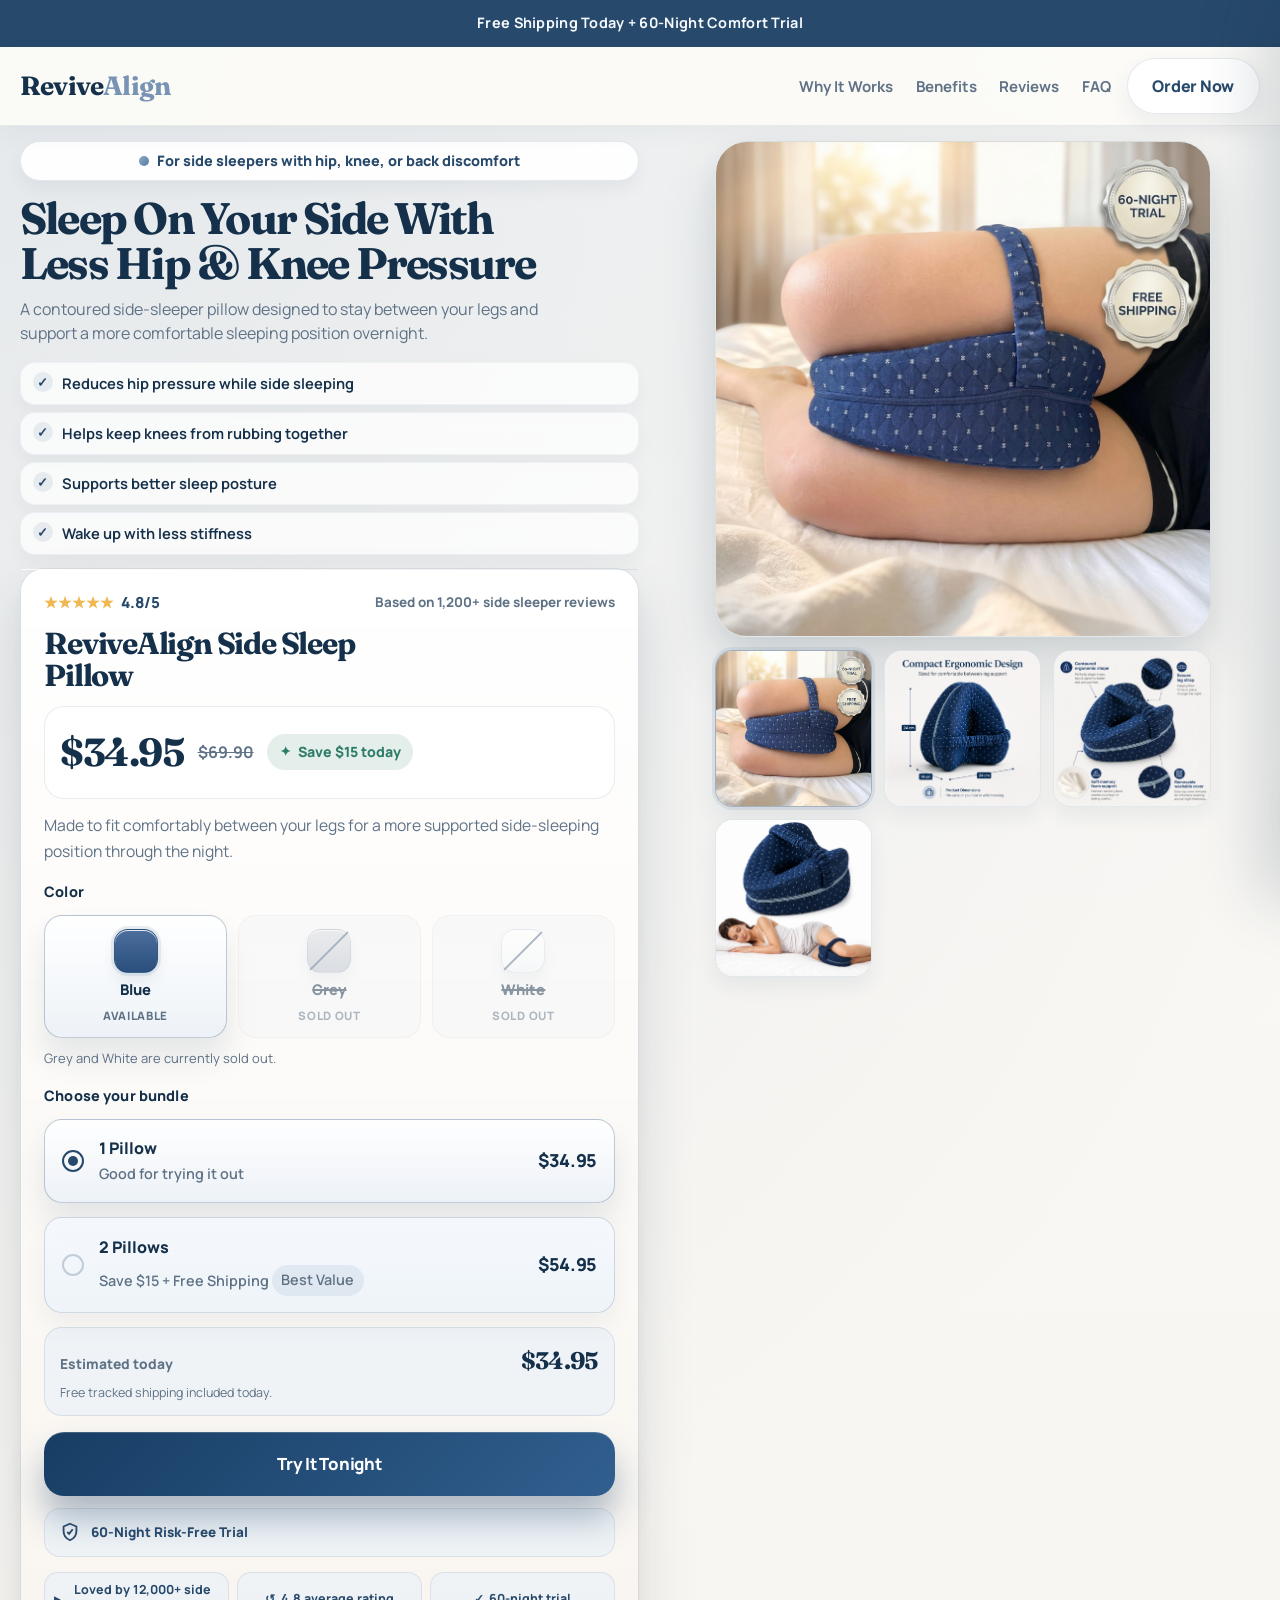
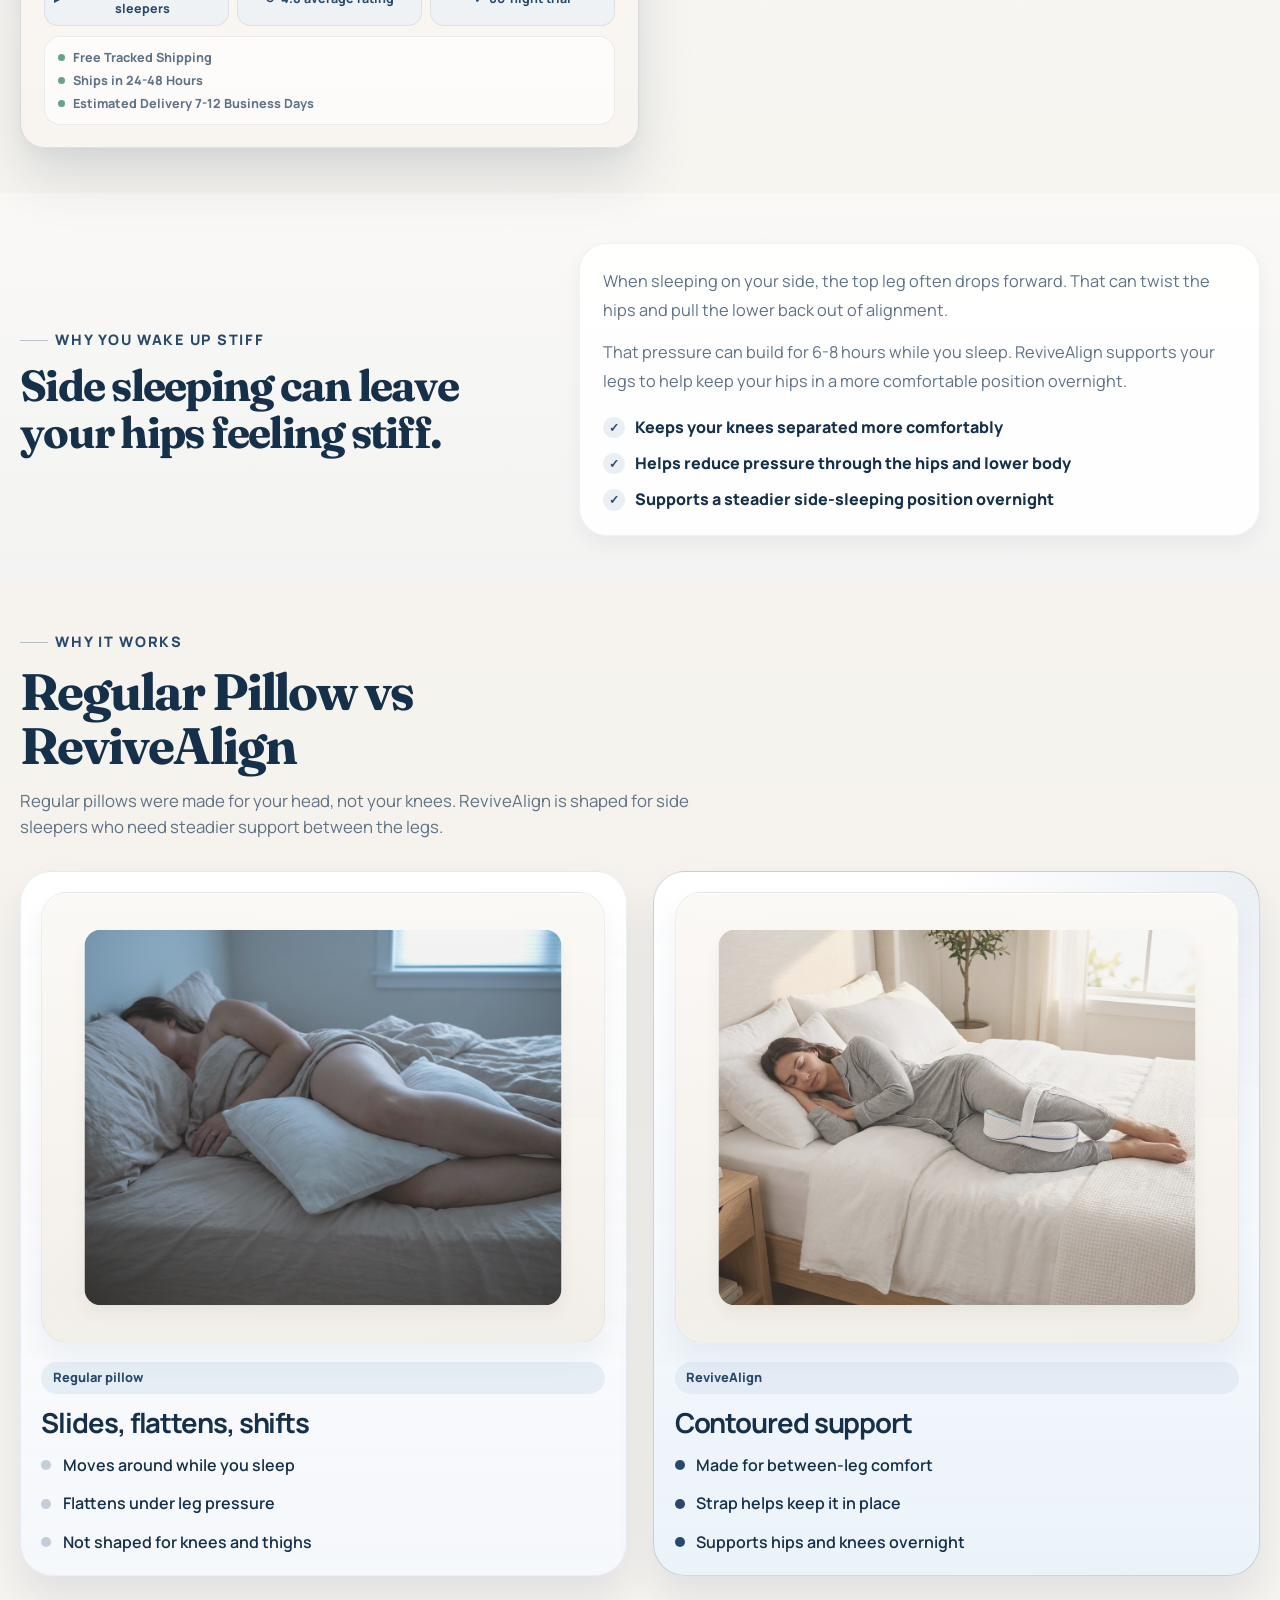
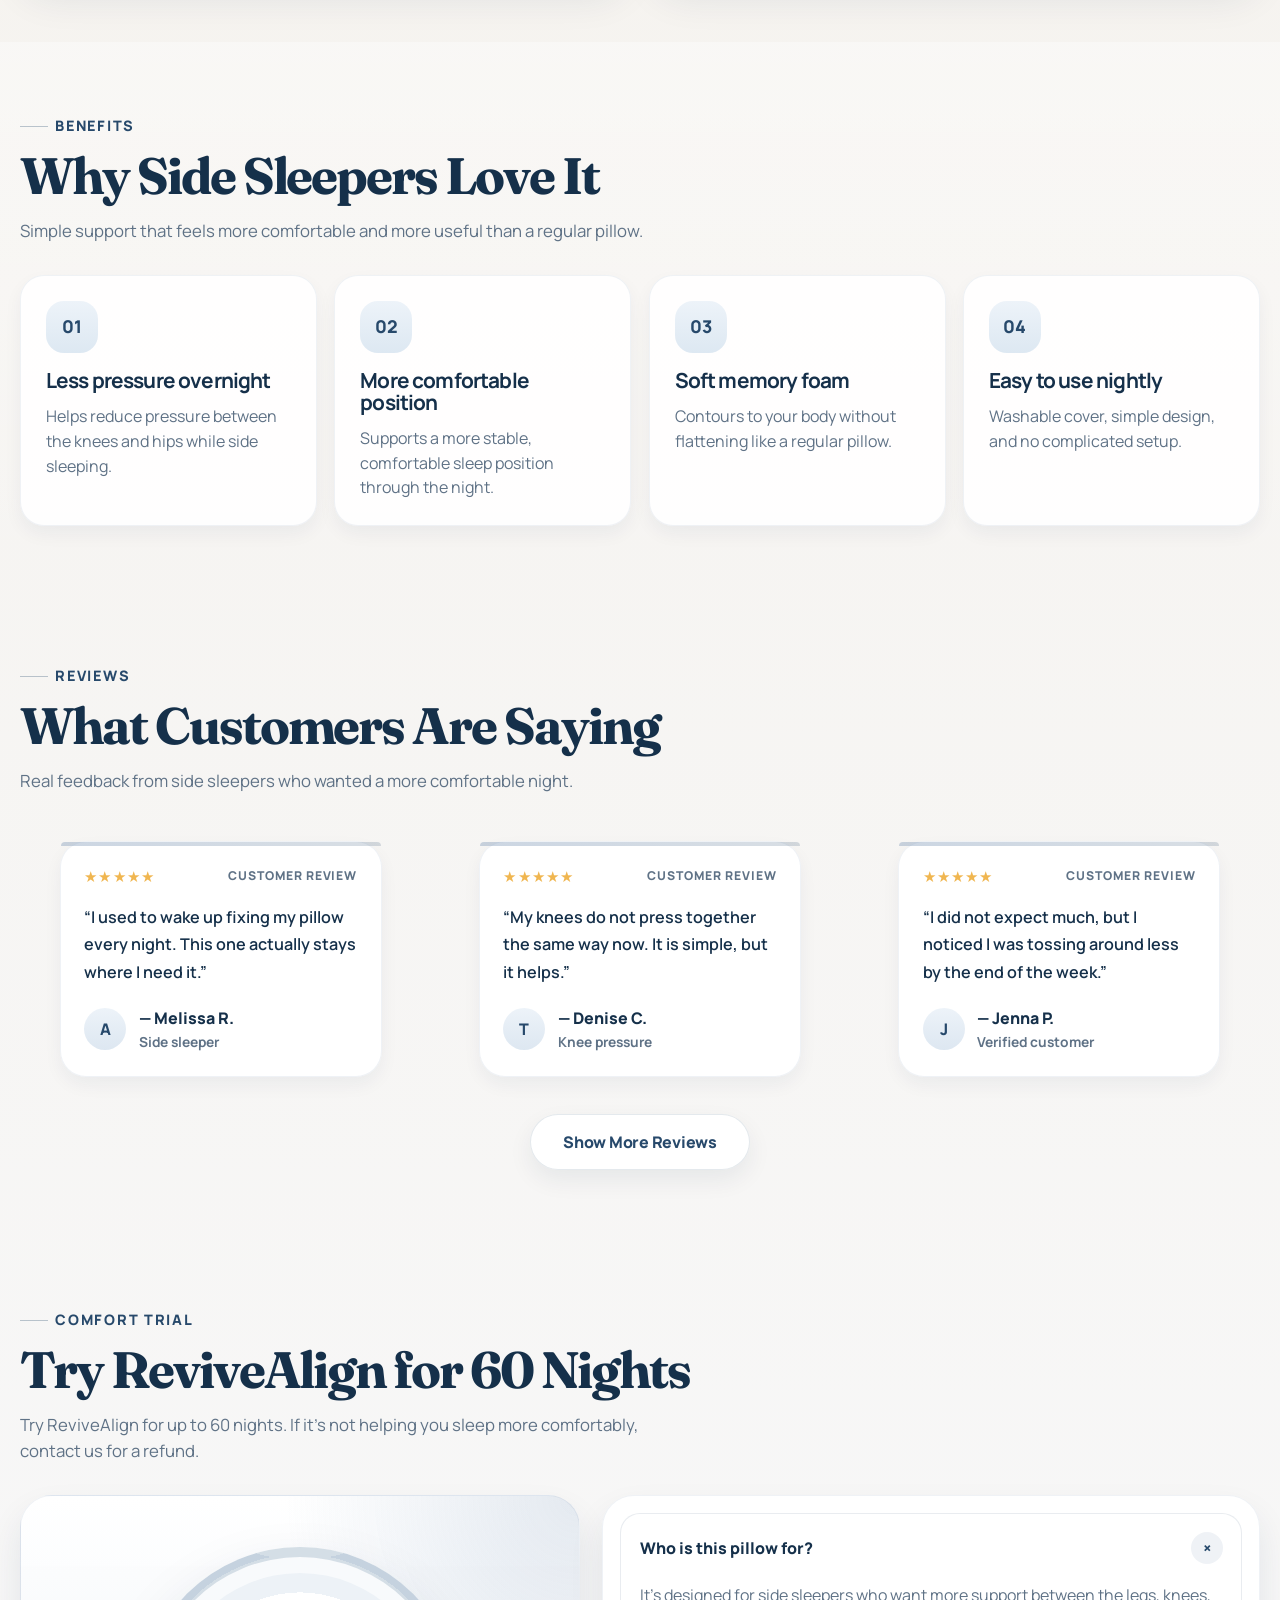
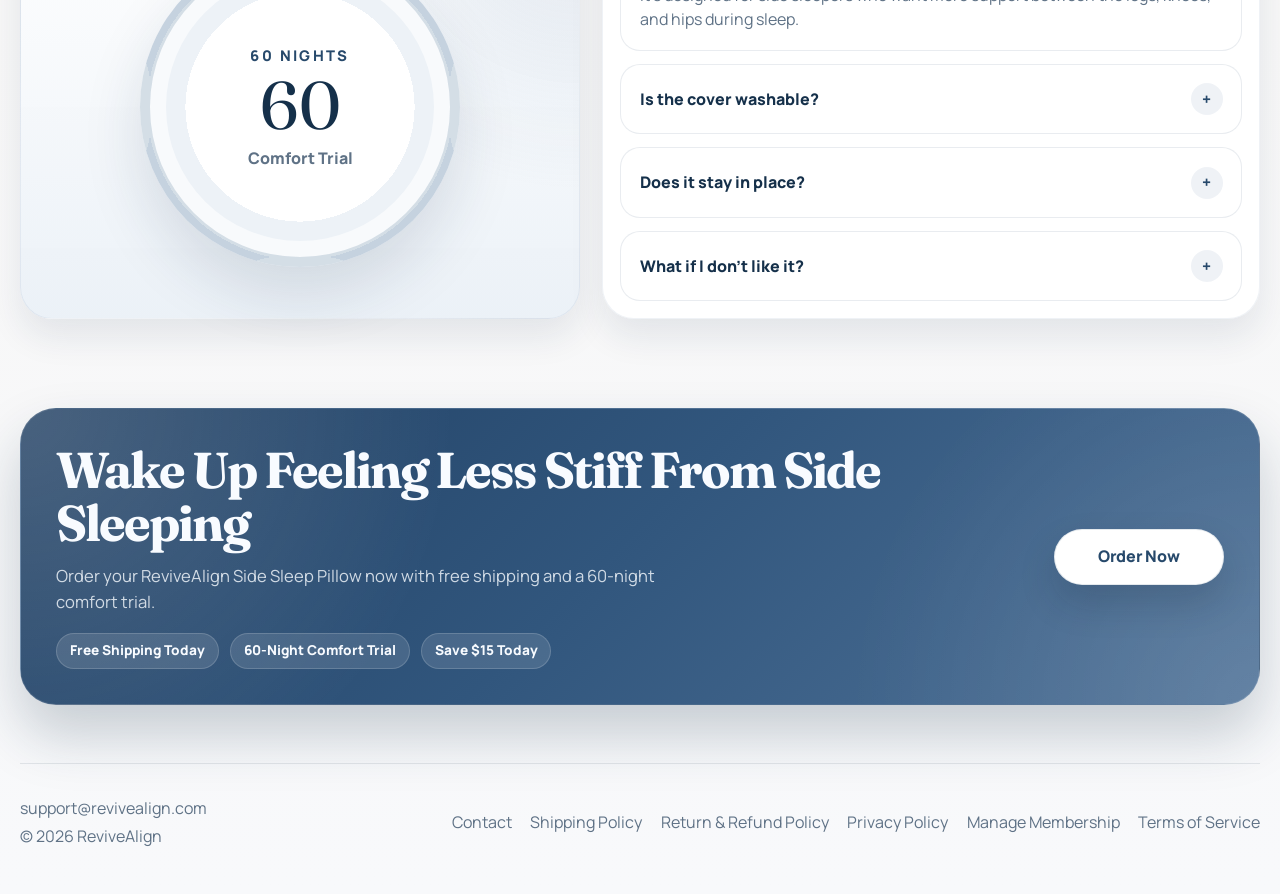
==== commit fe95621f: "Refine carousel controls" ====
--- a/index.html
+++ b/index.html
@@ -1171,49 +1171,7 @@
       }
 
       .carousel-arrow {
-        position: absolute;
-        top: 50%;
-        z-index: 2;
-        width: 46px;
-        height: 46px;
-        border: 1px solid rgba(39, 73, 107, 0.12);
-        border-radius: 999px;
-        background: rgba(255, 255, 255, 0.88);
-        color: var(--accent-deep);
-        box-shadow: var(--shadow-sm);
-        display: inline-flex;
-        align-items: center;
-        justify-content: center;
-        cursor: pointer;
-        transform: translateY(-50%);
-        transition:
-          transform 160ms ease,
-          background 160ms ease,
-          box-shadow 160ms ease;
-      }
-
-      .carousel-arrow:hover,
-      .carousel-arrow:focus-visible {
-        background: #ffffff;
-        box-shadow: var(--shadow-md);
-      }
-
-      .carousel-arrow:focus-visible {
-        outline: 3px solid rgba(120, 147, 180, 0.35);
-        outline-offset: 2px;
-      }
-
-      .carousel-arrow--prev {
-        left: 0.85rem;
-      }
-
-      .carousel-arrow--next {
-        right: 0.85rem;
-      }
-
-      .carousel-arrow svg {
-        width: 18px;
-        height: 18px;
+        display: none;
       }
 
       .carousel-thumbs {
@@ -1758,82 +1716,38 @@
         cursor: pointer;
       }
 
-      .free-shipping-banner {
-        margin-top: 0.92rem;
-        display: grid;
-        gap: 0.25rem;
-        padding: 0.86rem 0.95rem;
-        border-radius: 18px;
-        background:
-          radial-gradient(circle at top left, rgba(255, 255, 255, 0.2), transparent 42%),
-          linear-gradient(135deg, #1f4770 0%, #2f6596 100%);
-        color: #ffffff;
-        border: 1px solid rgba(255, 255, 255, 0.16);
-        box-shadow: 0 16px 28px rgba(31, 71, 112, 0.2);
-      }
-
-      .free-shipping-banner strong {
+      .cart-code-applied {
+        margin-top: 0.72rem;
         display: flex;
         align-items: center;
         justify-content: space-between;
-        gap: 0.8rem;
-        font-size: 0.9rem;
-        letter-spacing: 0.04em;
-      }
-
-      .coupon-code {
-        position: relative;
+        gap: 0.75rem;
+        padding: 0.68rem 0.78rem;
+        border-radius: 14px;
+        background: rgba(255, 255, 255, 0.68);
+        border: 1px solid rgba(39, 73, 107, 0.1);
+        color: var(--muted);
+        font-size: 0.82rem;
+        font-weight: 800;
+      }
+
+      .cart-code-applied strong {
+        color: var(--accent-deep);
+        font-weight: 900;
+        letter-spacing: 0.03em;
+      }
+
+      .cart-code-applied span {
         display: inline-flex;
         align-items: center;
-        gap: 0.46rem;
-        padding: 0.34rem 0.6rem;
-        border-radius: 10px;
-        background: #111827;
-        color: #ffffff;
-        border: 1px dashed rgba(255, 255, 255, 0.42);
-        box-shadow:
-          inset 0 1px 0 rgba(255, 255, 255, 0.12),
-          0 8px 16px rgba(7, 16, 30, 0.18);
-        font-size: 0.72rem;
+        gap: 0.35rem;
+        color: var(--success);
+        font-size: 0.75rem;
         font-weight: 900;
-        letter-spacing: 0.06em;
-      }
-
-      .coupon-code::before,
-      .coupon-code::after {
-        content: "";
-        position: absolute;
-        top: 50%;
-        width: 8px;
-        height: 8px;
-        border-radius: 999px;
-        background: #2f6596;
-        transform: translateY(-50%);
-      }
-
-      .coupon-code::before {
-        left: -5px;
-      }
-
-      .coupon-code::after {
-        right: -5px;
-      }
-
-      .coupon-code small {
-        padding: 0.12rem 0.34rem;
-        border-radius: 999px;
-        background: rgba(46, 125, 105, 0.95);
-        color: #ffffff;
-        font-size: 0.58rem;
-        line-height: 1.1;
-        letter-spacing: 0.04em;
-        text-transform: uppercase;
-      }
-
-      .free-shipping-banner span {
-        color: rgba(255, 255, 255, 0.82);
-        font-size: 0.8rem;
-        font-weight: 750;
+      }
+
+      .cart-code-applied span::before {
+        content: "\2713";
       }
 
       .trial-shield {
@@ -2637,8 +2551,8 @@
         }
 
         .carousel-thumb {
-          width: 9px;
-          height: 9px;
+          width: 12px;
+          height: 12px;
           aspect-ratio: 1;
           border-radius: 999px;
           border-color: rgba(39, 73, 107, 0.22);
@@ -2651,7 +2565,7 @@
         }
 
         .carousel-thumb.is-active {
-          width: 22px;
+          width: 32px;
           border-color: rgba(39, 73, 107, 0.38);
           background: var(--accent-deep);
           box-shadow: none;
@@ -3747,12 +3661,9 @@
               <span>Subtotal</span>
               <strong data-cart-subtotal>$34.95</strong>
             </div>
-            <div class="free-shipping-banner" aria-label="Free shipping promotion">
-              <strong>
-                FREE SHIPPING
-                <span class="coupon-code">FREESHIP <small>Applied</small></span>
-              </strong>
-              <span>Promo code applied for free tracked shipping.</span>
+            <div class="cart-code-applied" aria-label="Applied free shipping code">
+              <div>Code <strong>FREESHIP1</strong> applied</div>
+              <span>Free shipping</span>
             </div>
           </div>
 
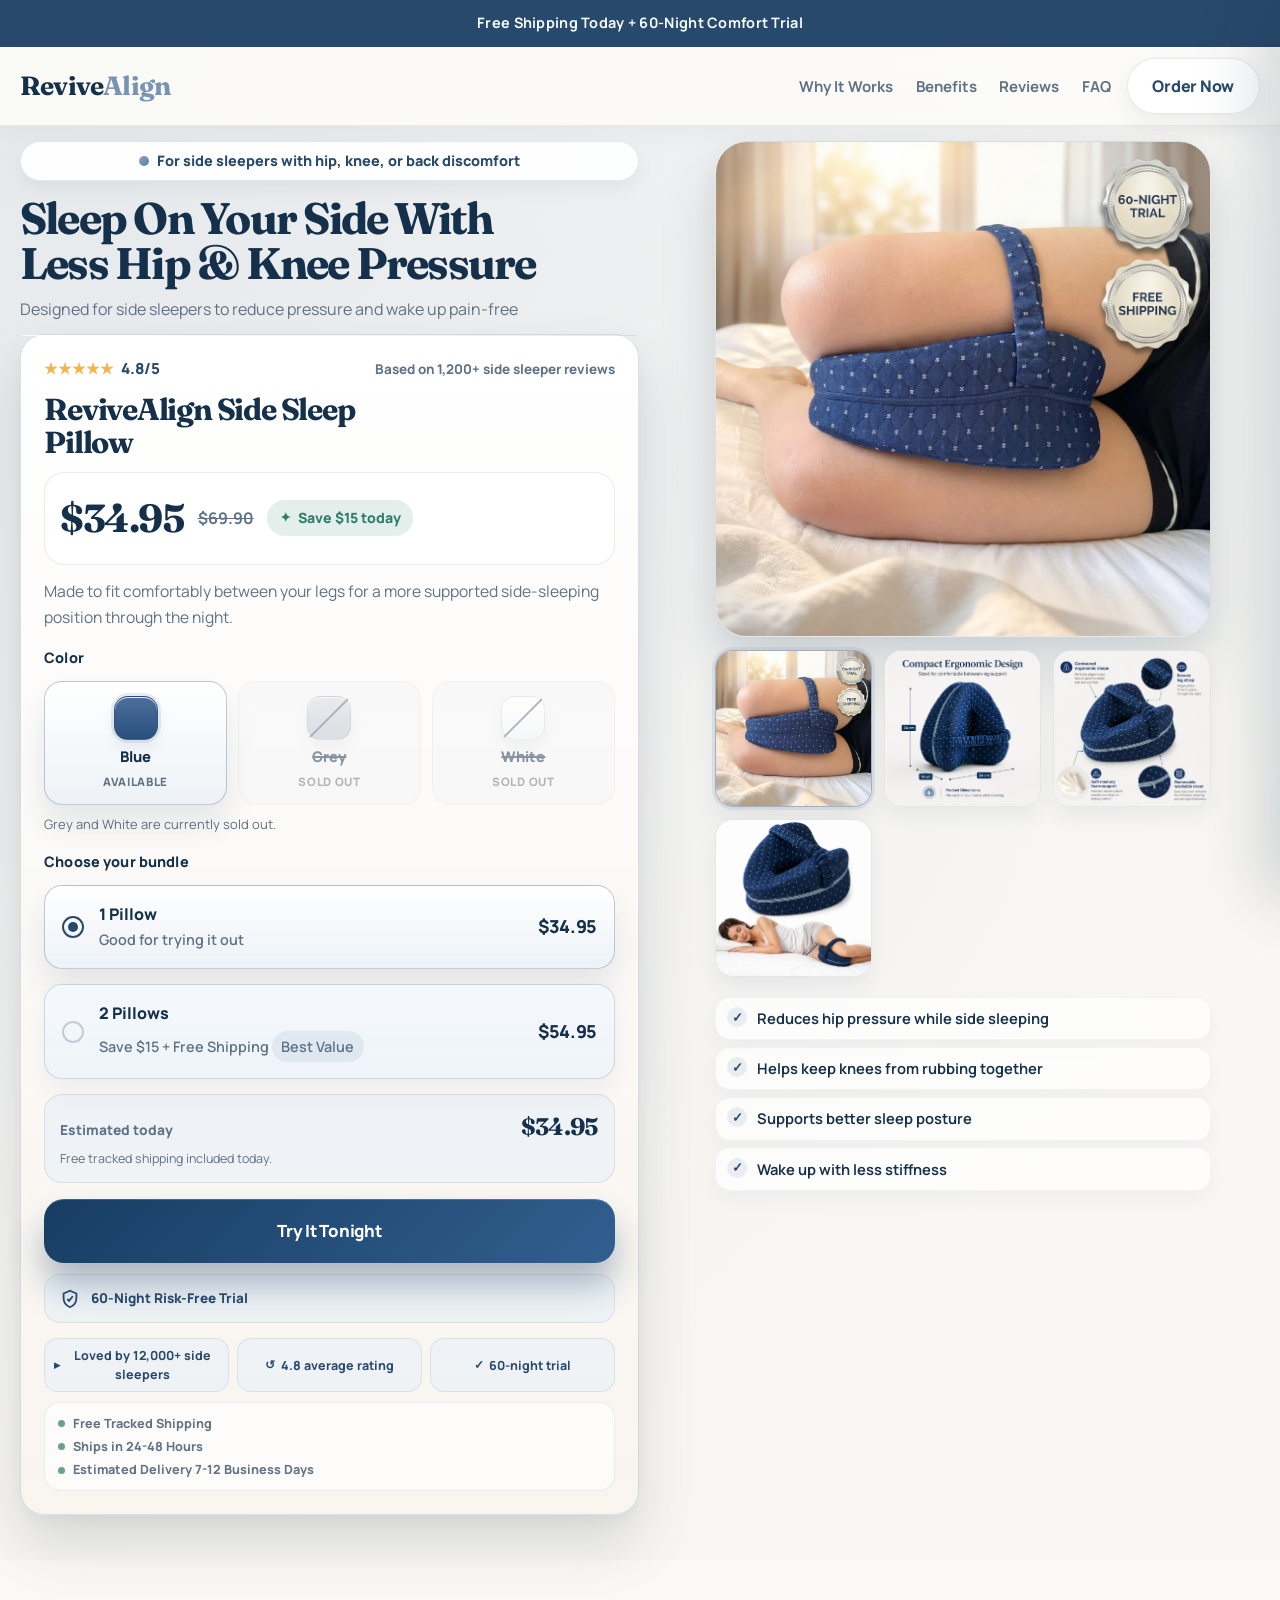
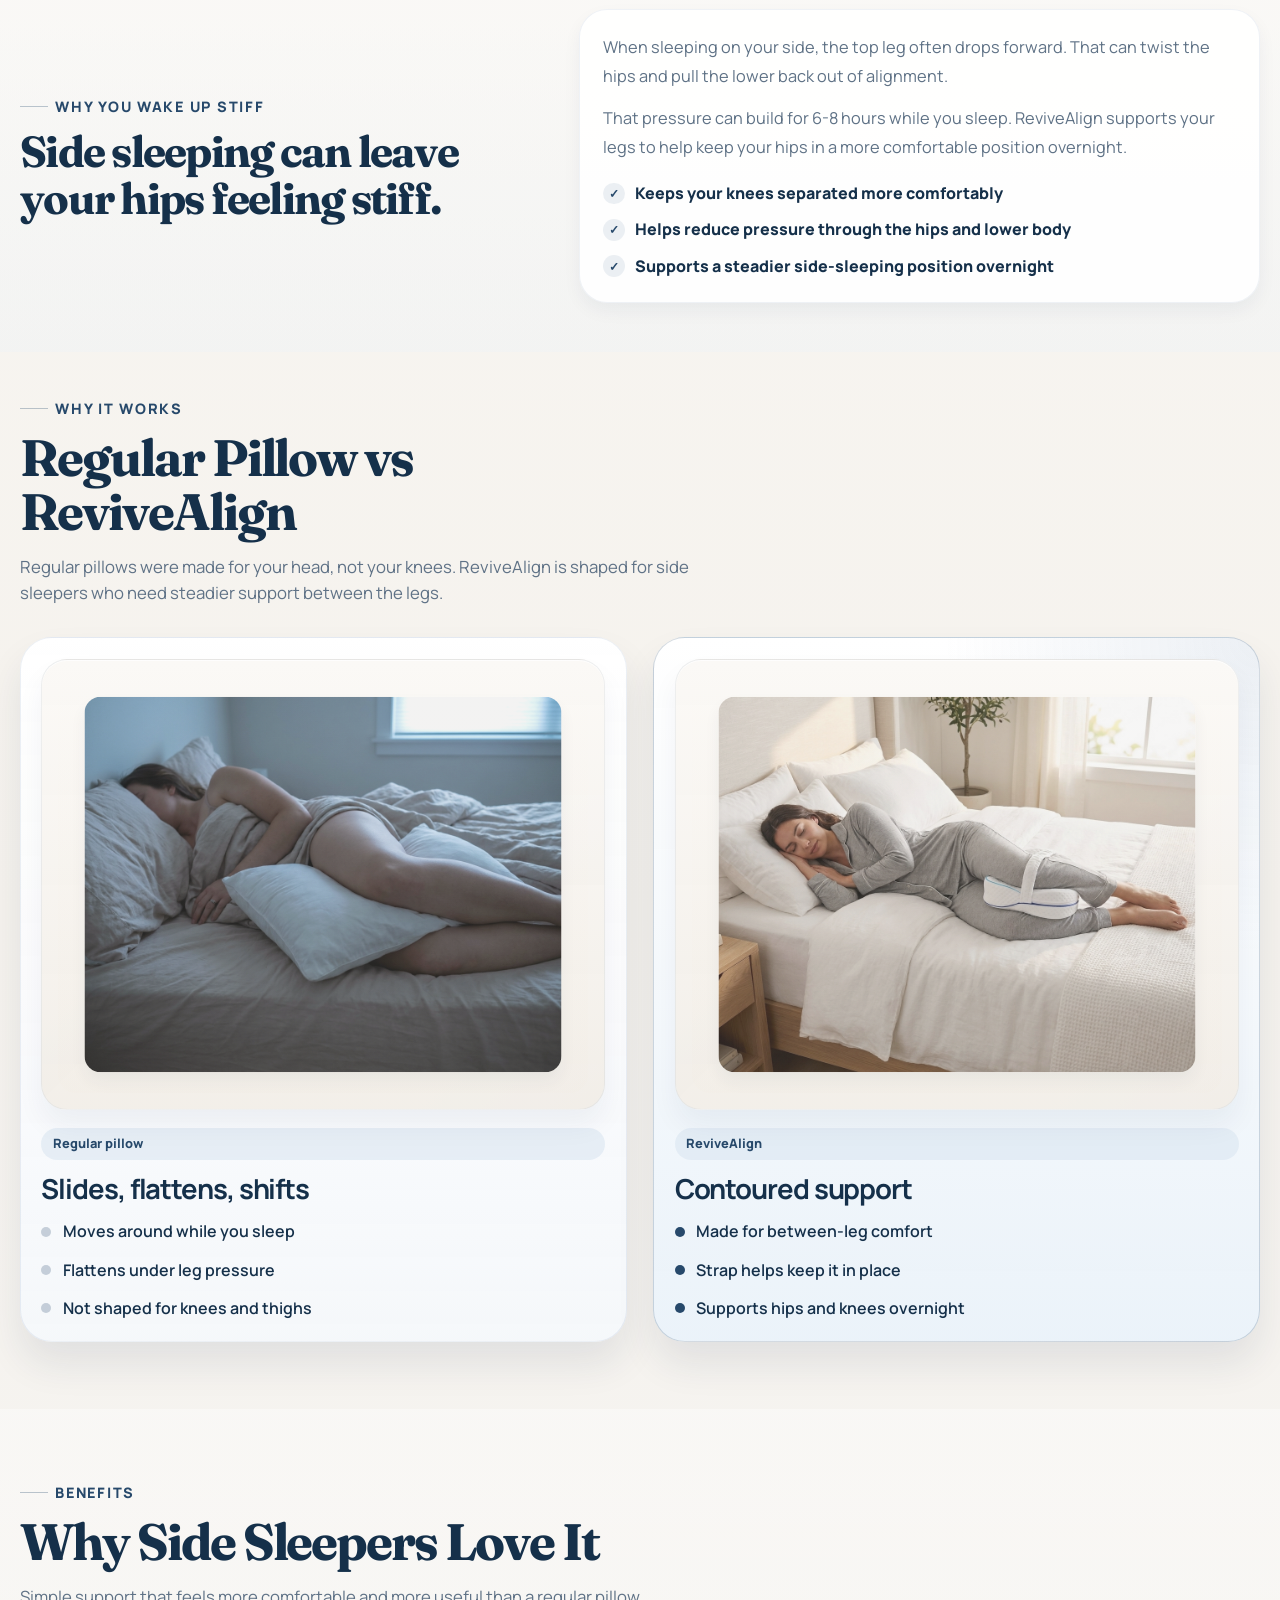
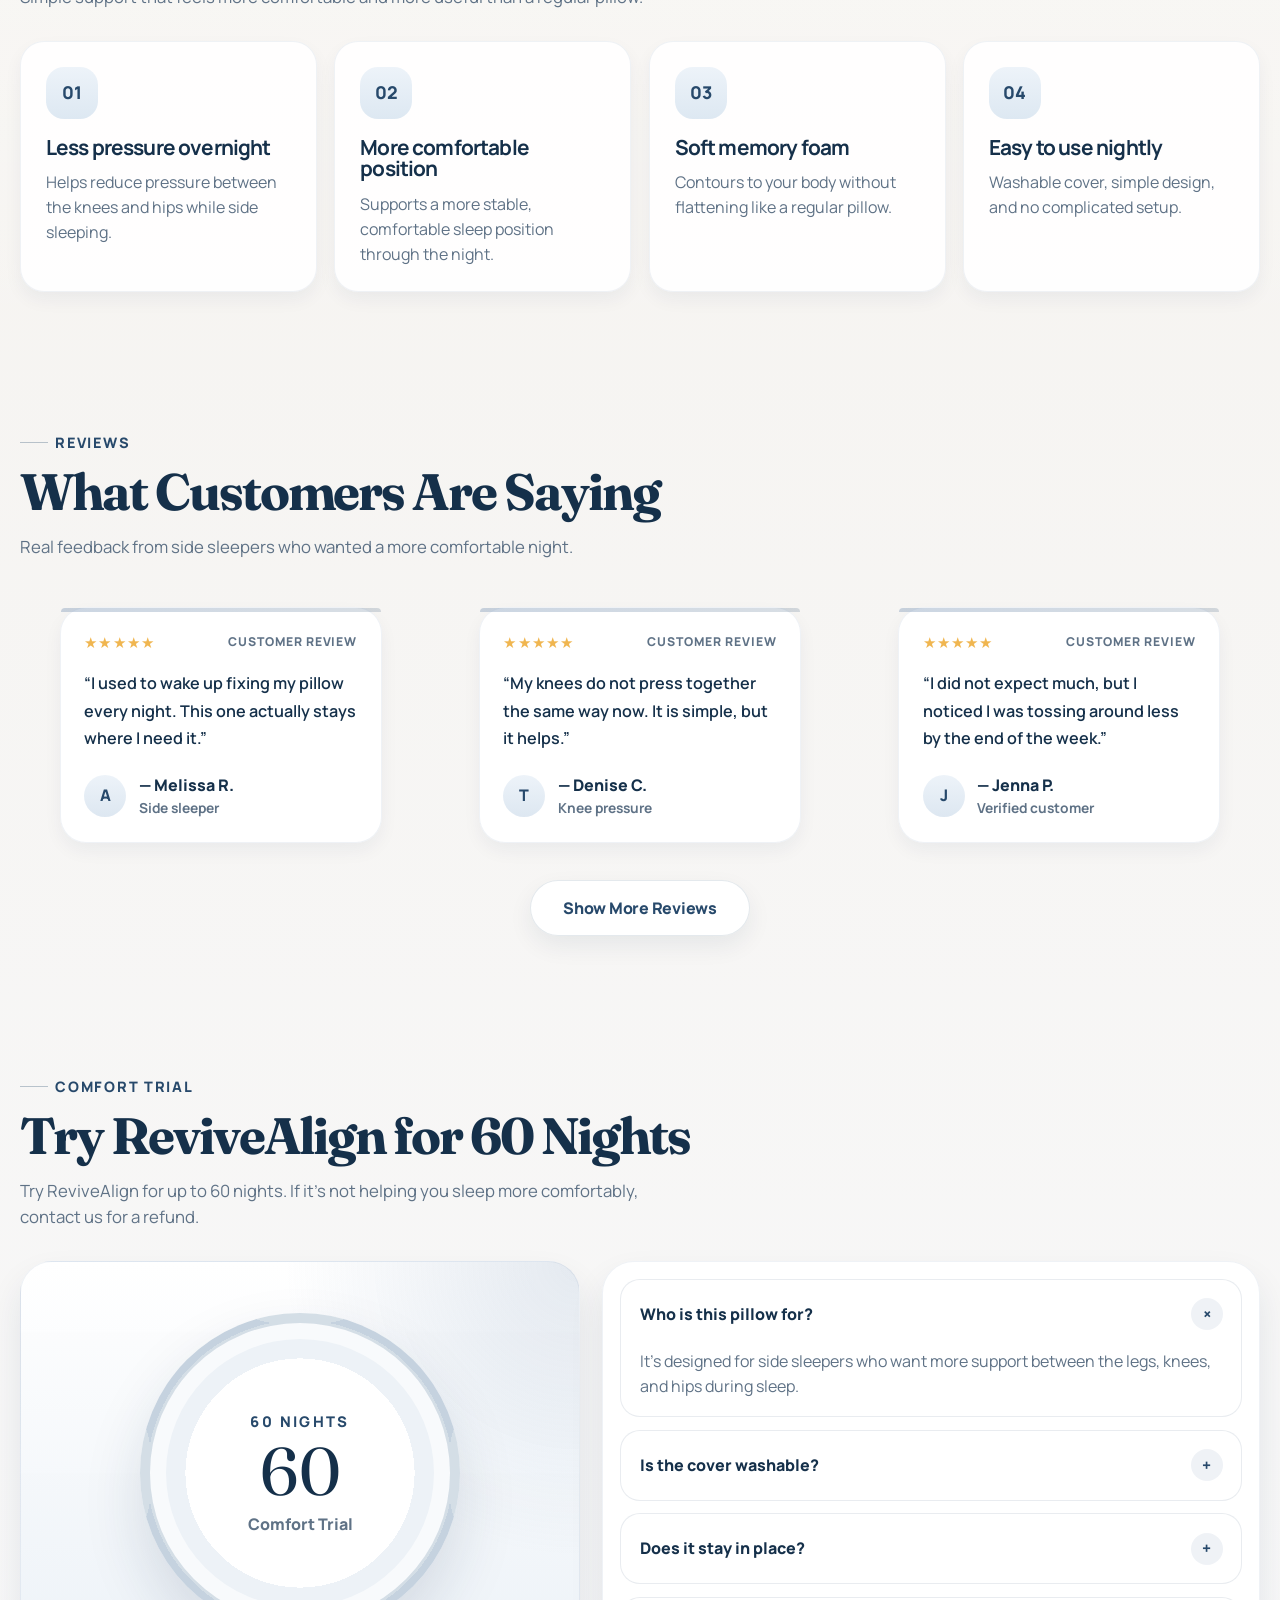
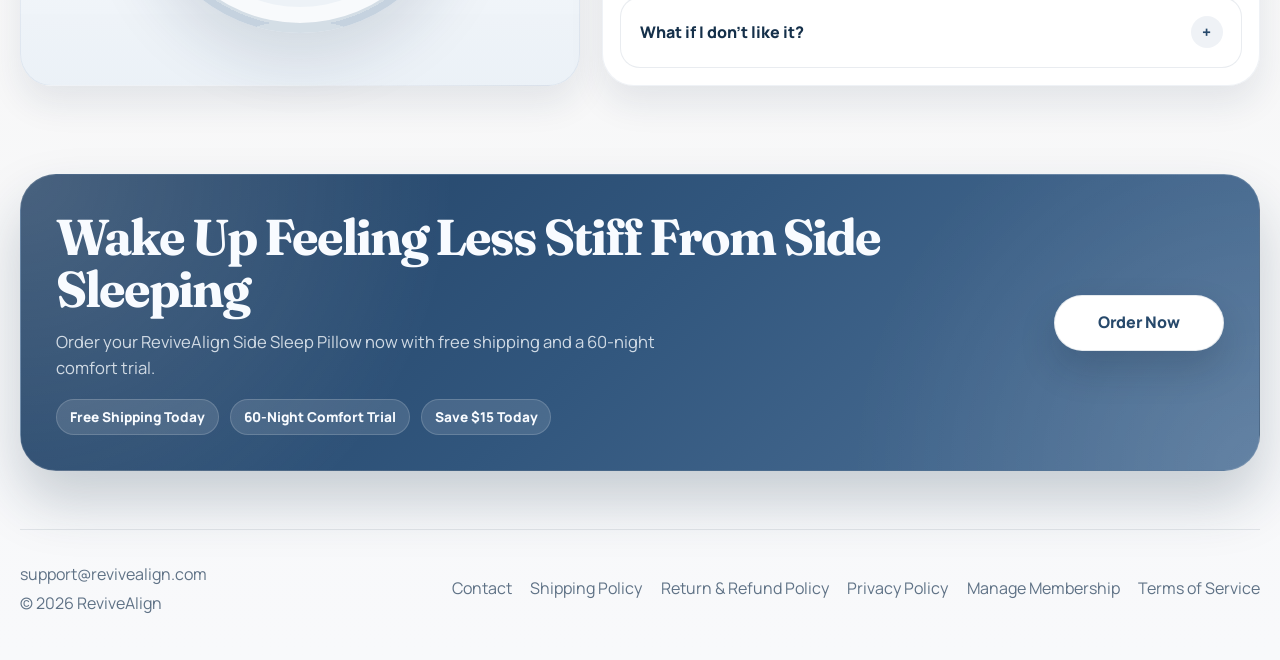
==== commit 046a3870: "Move hero benefits below product image" ====
--- a/index.html
+++ b/index.html
@@ -340,6 +340,12 @@
         font-weight: 650;
       }
 
+      .hero-visual .hero-benefits {
+        width: 100%;
+        max-width: 31rem;
+        margin: 0.7rem auto 0;
+      }
+
       .hero-benefits li::before {
         content: "\2713";
         flex: 0 0 auto;
@@ -1647,12 +1653,36 @@
         font-weight: 850;
       }
 
+      .cart-item-meta-row {
+        display: flex;
+        flex-wrap: wrap;
+        align-items: center;
+        gap: 0.38rem 0.55rem;
+        margin-top: 0.28rem;
+      }
+
       .cart-item-meta {
-        display: block;
-        margin-top: 0.28rem;
+        display: inline-flex;
+        align-items: center;
         color: var(--muted);
         font-size: 0.86rem;
         font-weight: 750;
+      }
+
+      .cart-item-rating {
+        display: inline-flex;
+        align-items: center;
+        gap: 0.28rem;
+        color: var(--accent-deep);
+        font-size: 0.78rem;
+        font-weight: 850;
+        white-space: nowrap;
+      }
+
+      .cart-item-rating-stars {
+        color: #e5a93f;
+        font-size: 0.72rem;
+        letter-spacing: 0.03em;
       }
 
       .cart-item-price {
@@ -3053,6 +3083,12 @@
               </div>
             </div>
             <div class="hero-image-badge">Loved by Side Sleepers</div>
+            <ul class="hero-benefits" aria-label="Key product benefits">
+              <li>Reduces hip pressure while side sleeping</li>
+              <li>Helps keep knees from rubbing together</li>
+              <li>Supports better sleep posture</li>
+              <li>Wake up with less stiffness</li>
+            </ul>
           </div>
 
           <div class="hero-offer">
@@ -3062,16 +3098,9 @@
                 <div>
                   <h1>Sleep On Your Side With <br class="hero-break" />Less Hip &amp; Knee Pressure</h1>
                   <p>
-                    A contoured side-sleeper pillow designed to stay between your legs and
-                    support a more comfortable sleeping position overnight.
+                    Designed for side sleepers to reduce pressure and wake up pain-free
                   </p>
                 </div>
-                <ul class="hero-benefits" aria-label="Key product benefits">
-                  <li>Reduces hip pressure while side sleeping</li>
-                  <li>Helps keep knees from rubbing together</li>
-                <li>Supports better sleep posture</li>
-                  <li>Wake up with less stiffness</li>
-                </ul>
               </div>
             </div>
 
@@ -3651,7 +3680,13 @@
             </div>
             <div class="cart-item-copy">
               <strong class="cart-item-title" data-cart-title>ReviveAlign Side Sleep Pillow</strong>
-              <span class="cart-item-meta" data-cart-bundle>1 Pillow</span>
+              <div class="cart-item-meta-row">
+                <span class="cart-item-meta" data-cart-bundle>1 Pillow</span>
+                <span class="cart-item-rating" aria-label="Rated 4.8 out of 5 based on 1,200 plus reviews">
+                  <span class="cart-item-rating-stars" aria-hidden="true">★★★★★</span>
+                  4.8/5 · 1,200+ reviews
+                </span>
+              </div>
               <span class="cart-item-price" data-cart-price>$34.95</span>
             </div>
           </div>
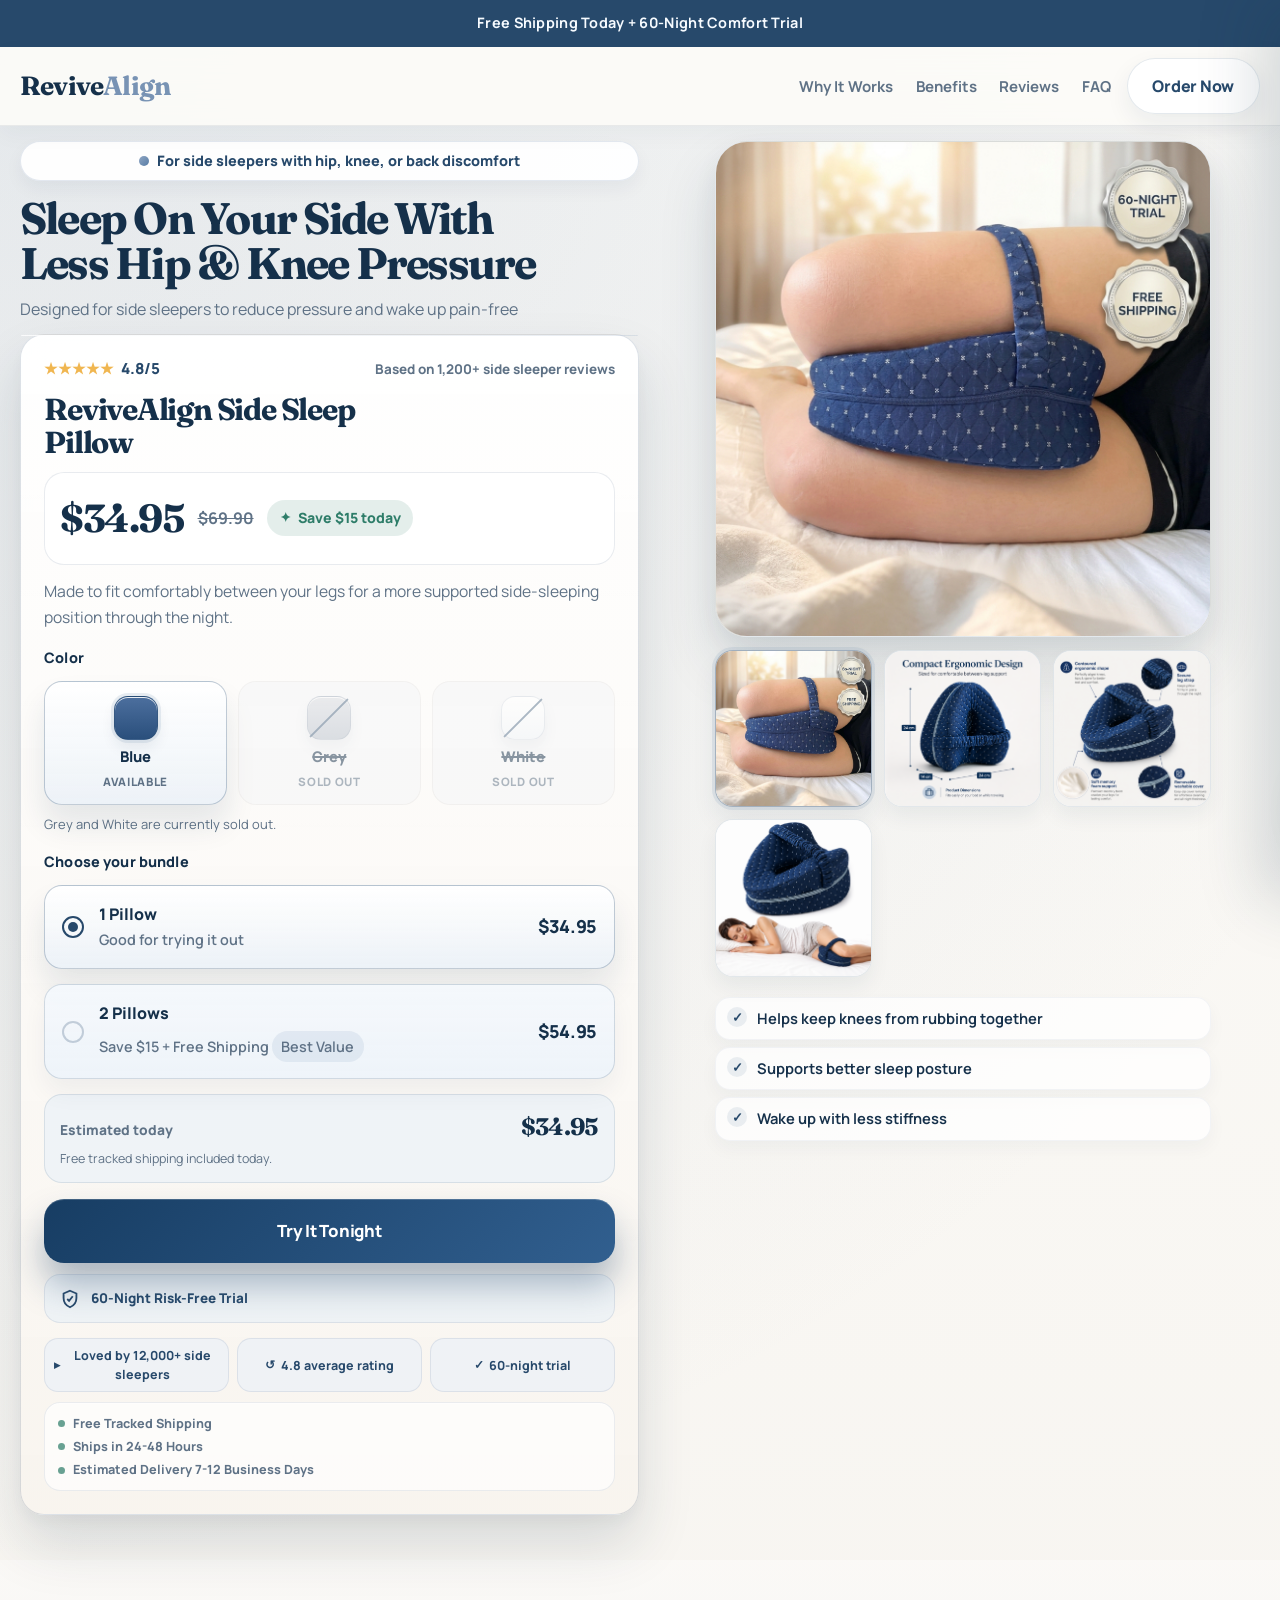
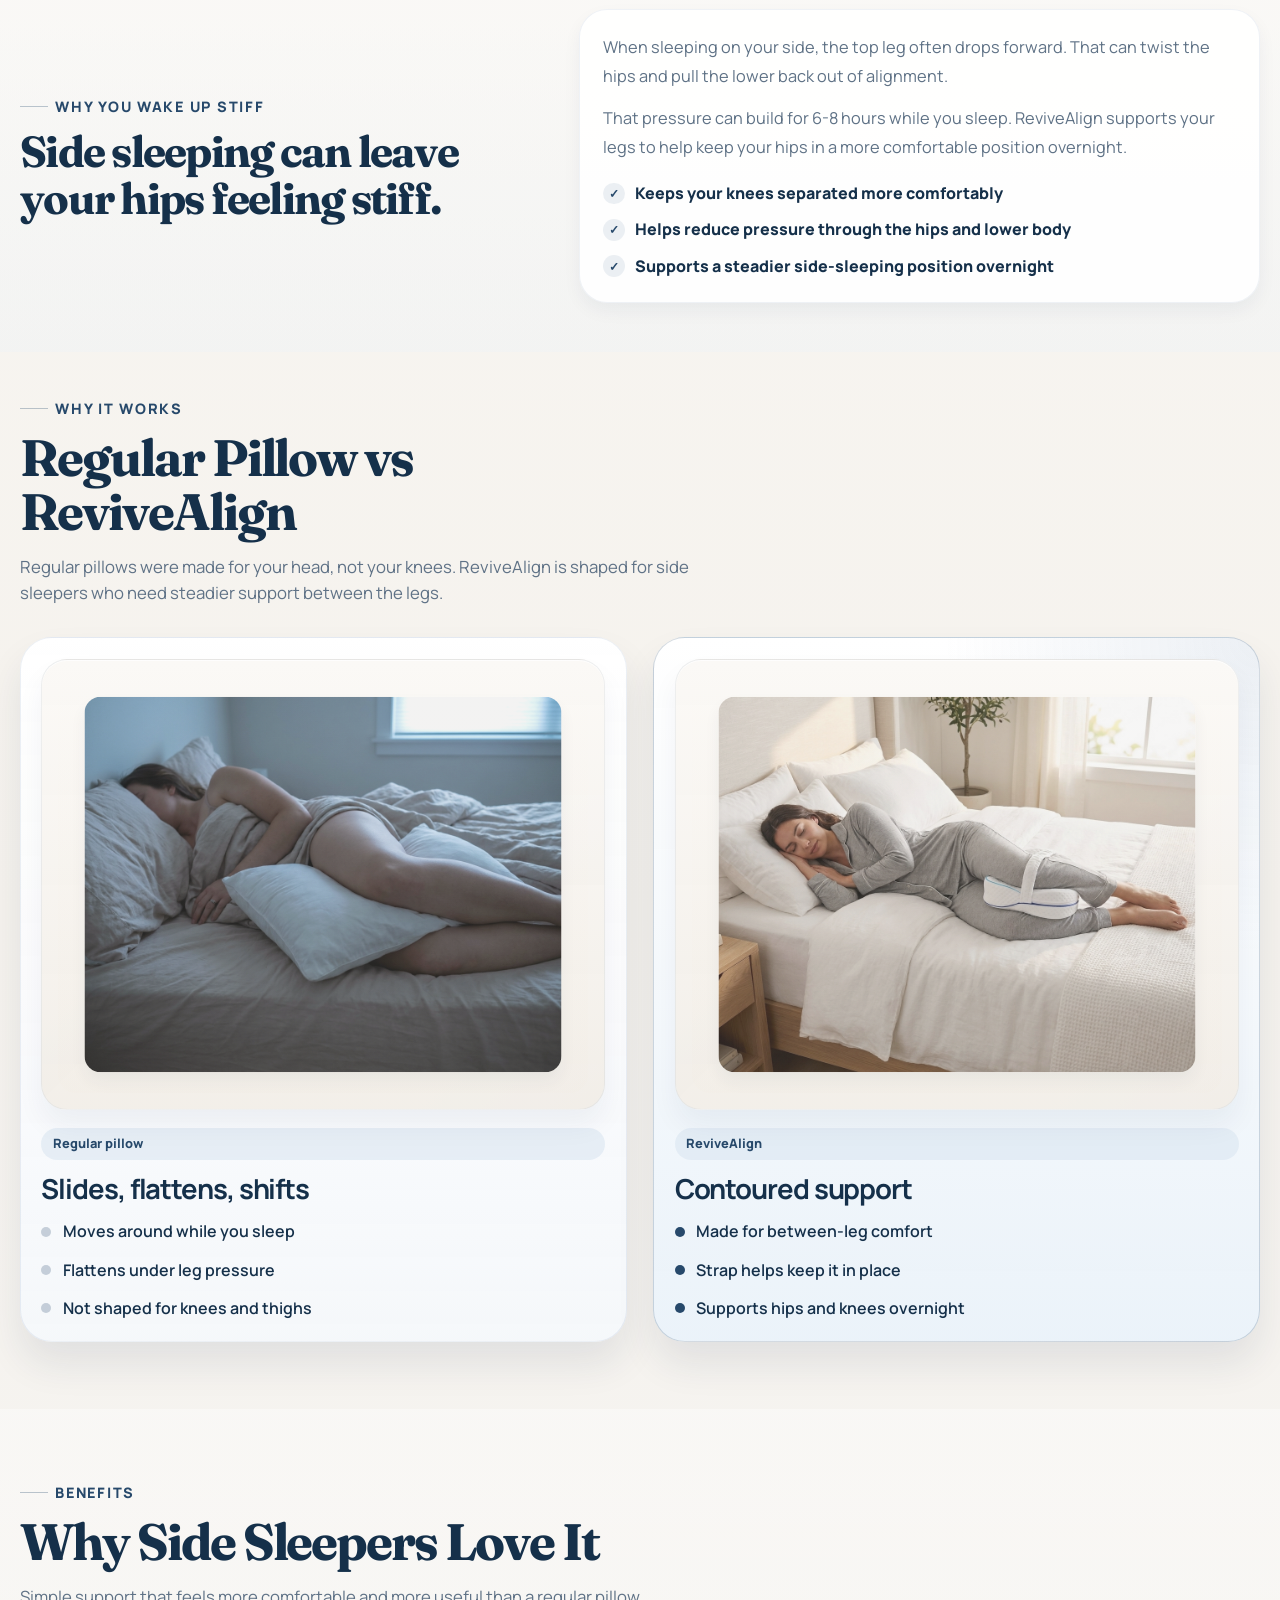
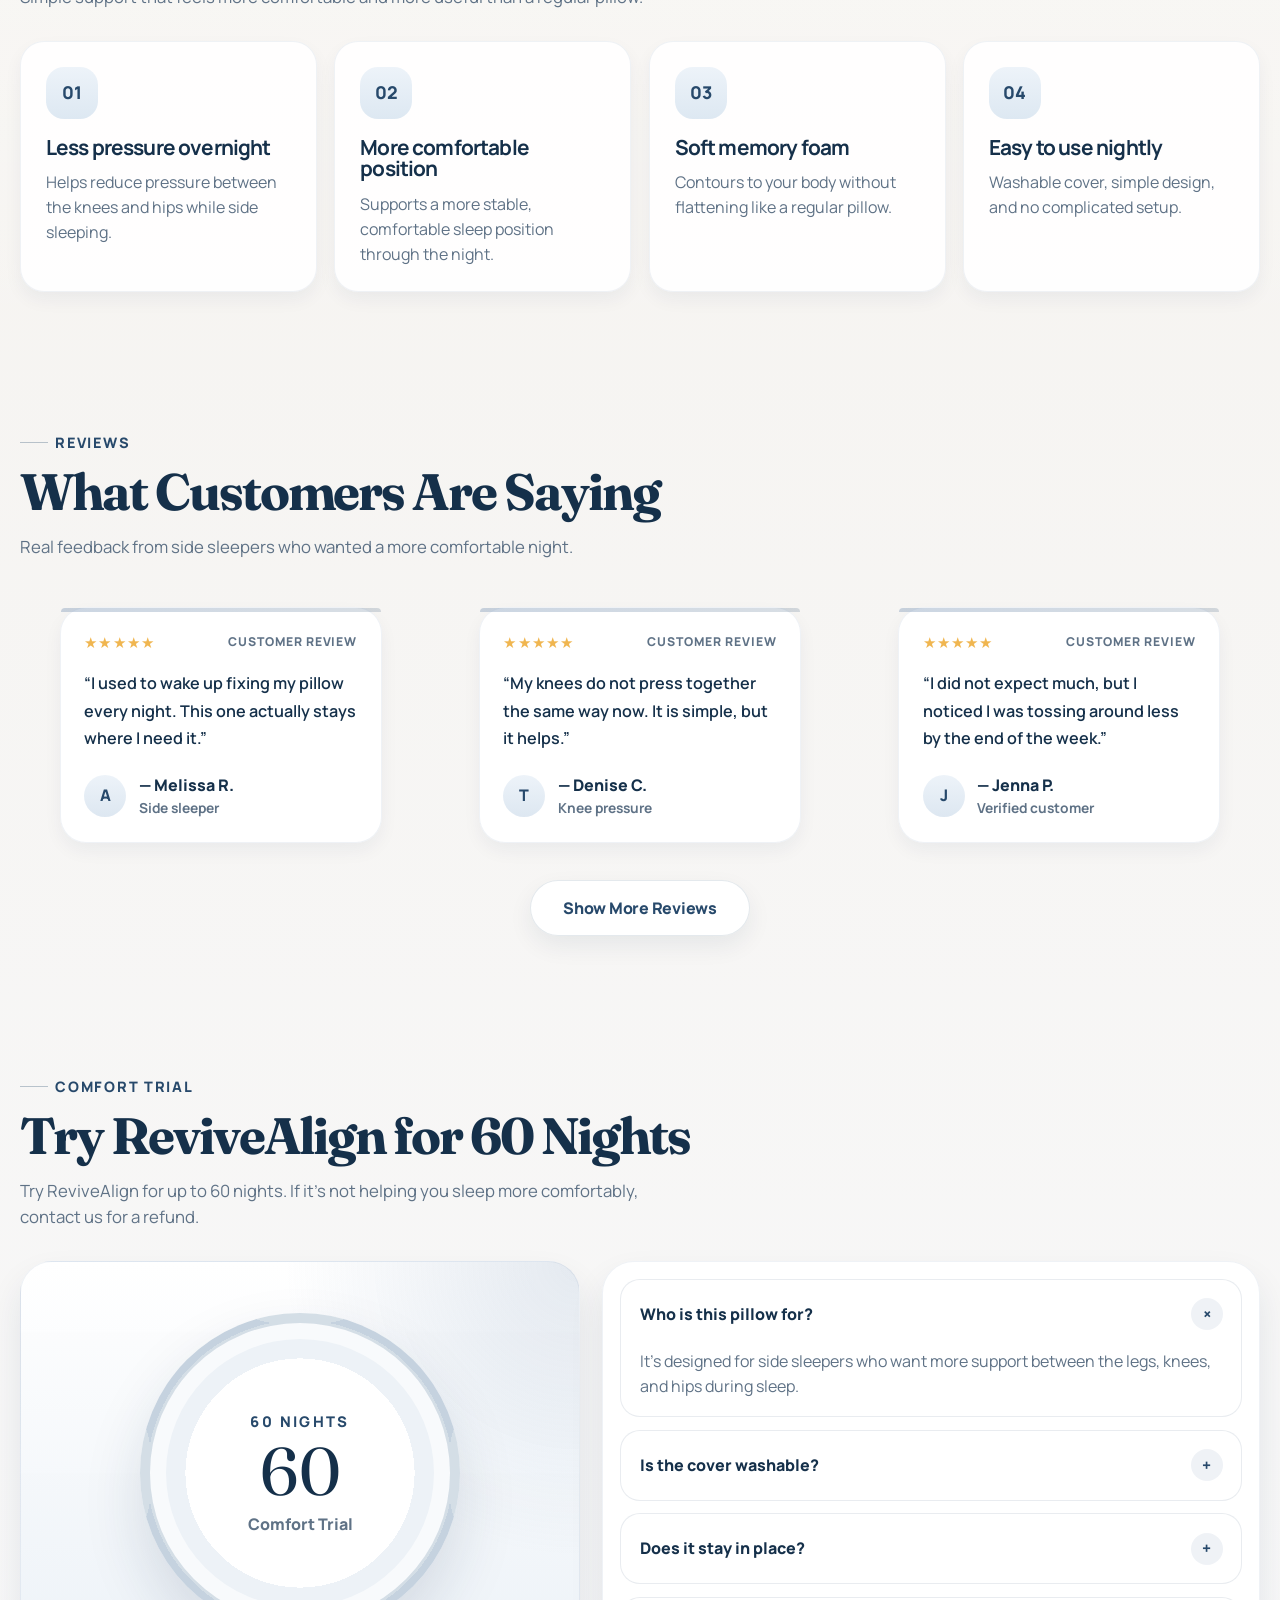
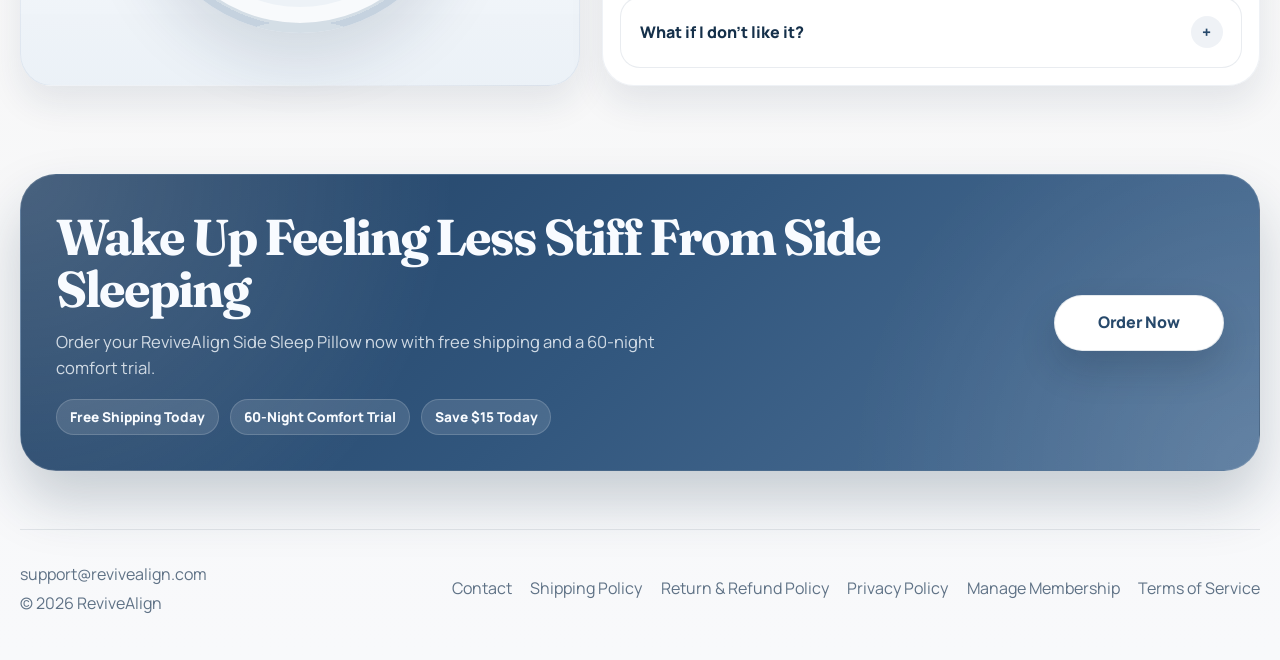
==== commit 527f122f: "Remove first hero benefit bullet" ====
--- a/index.html
+++ b/index.html
@@ -3084,7 +3084,6 @@
             </div>
             <div class="hero-image-badge">Loved by Side Sleepers</div>
             <ul class="hero-benefits" aria-label="Key product benefits">
-              <li>Reduces hip pressure while side sleeping</li>
               <li>Helps keep knees from rubbing together</li>
               <li>Supports better sleep posture</li>
               <li>Wake up with less stiffness</li>
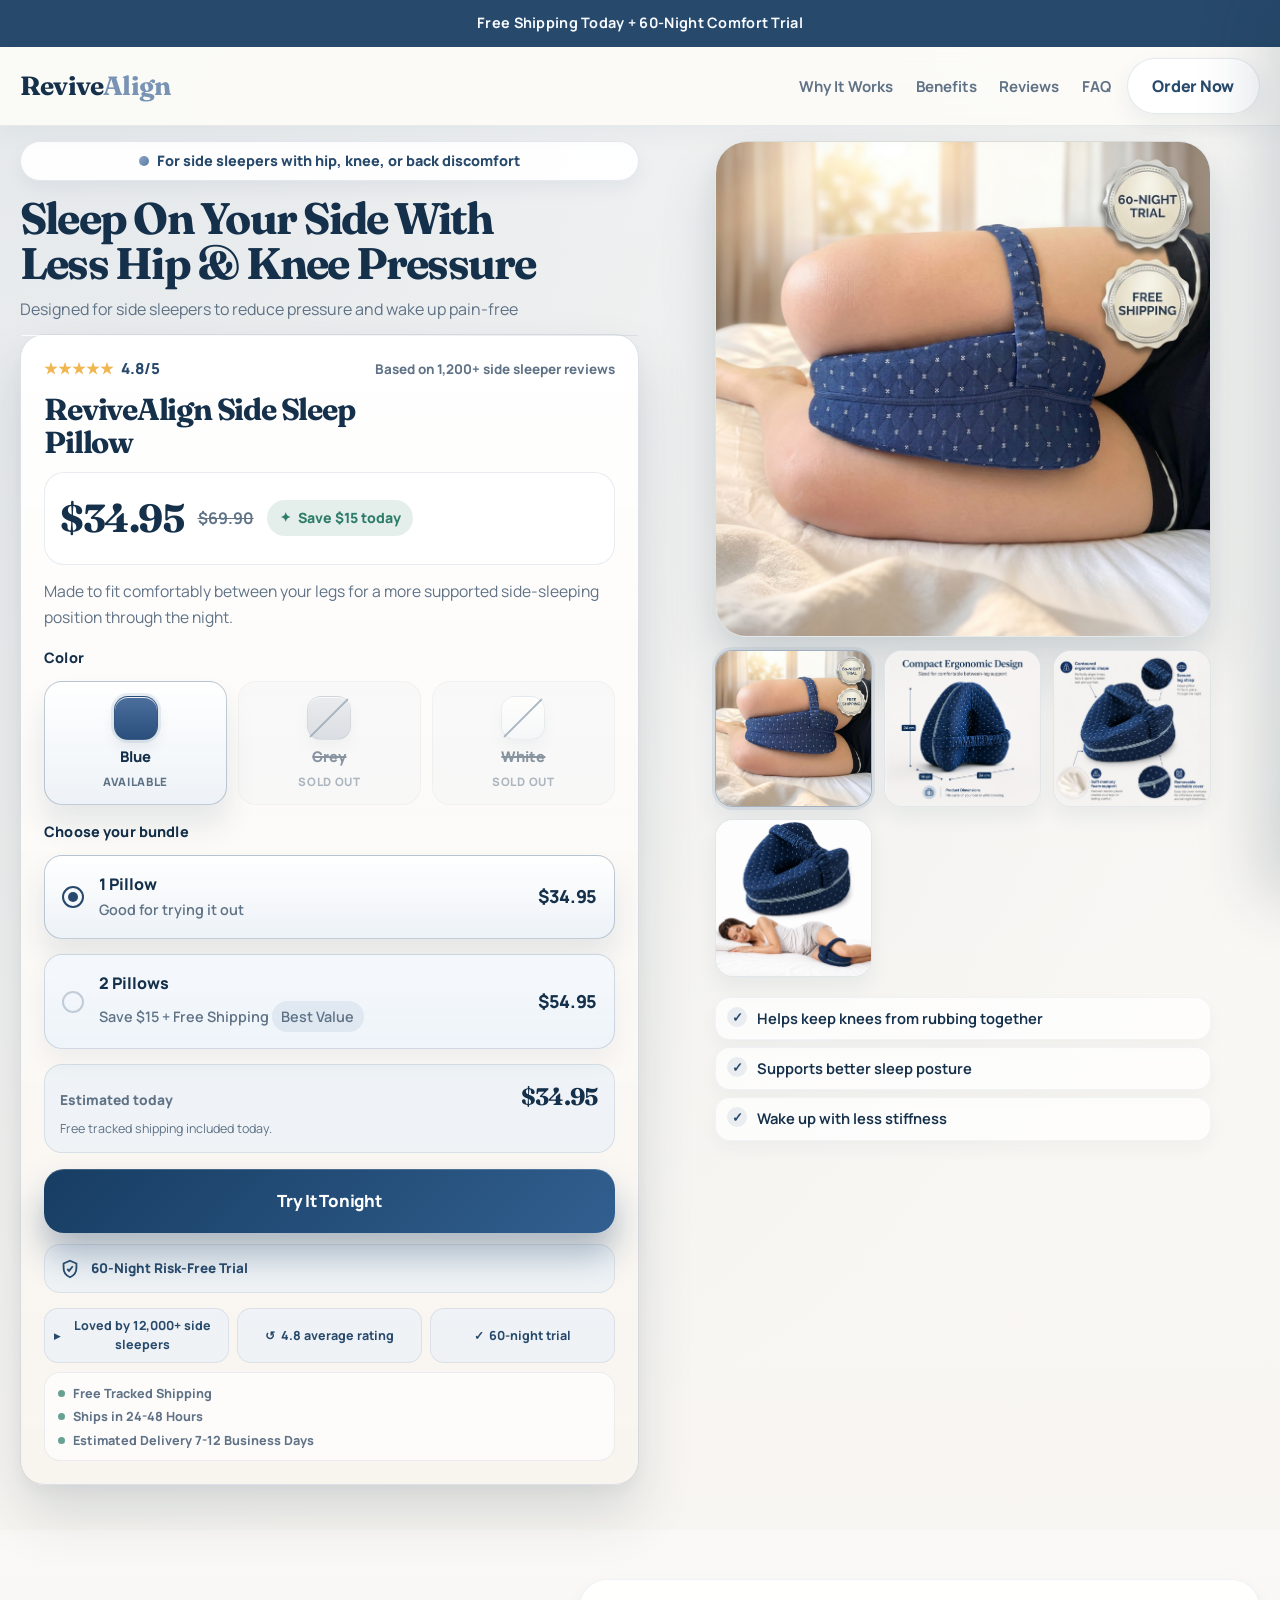
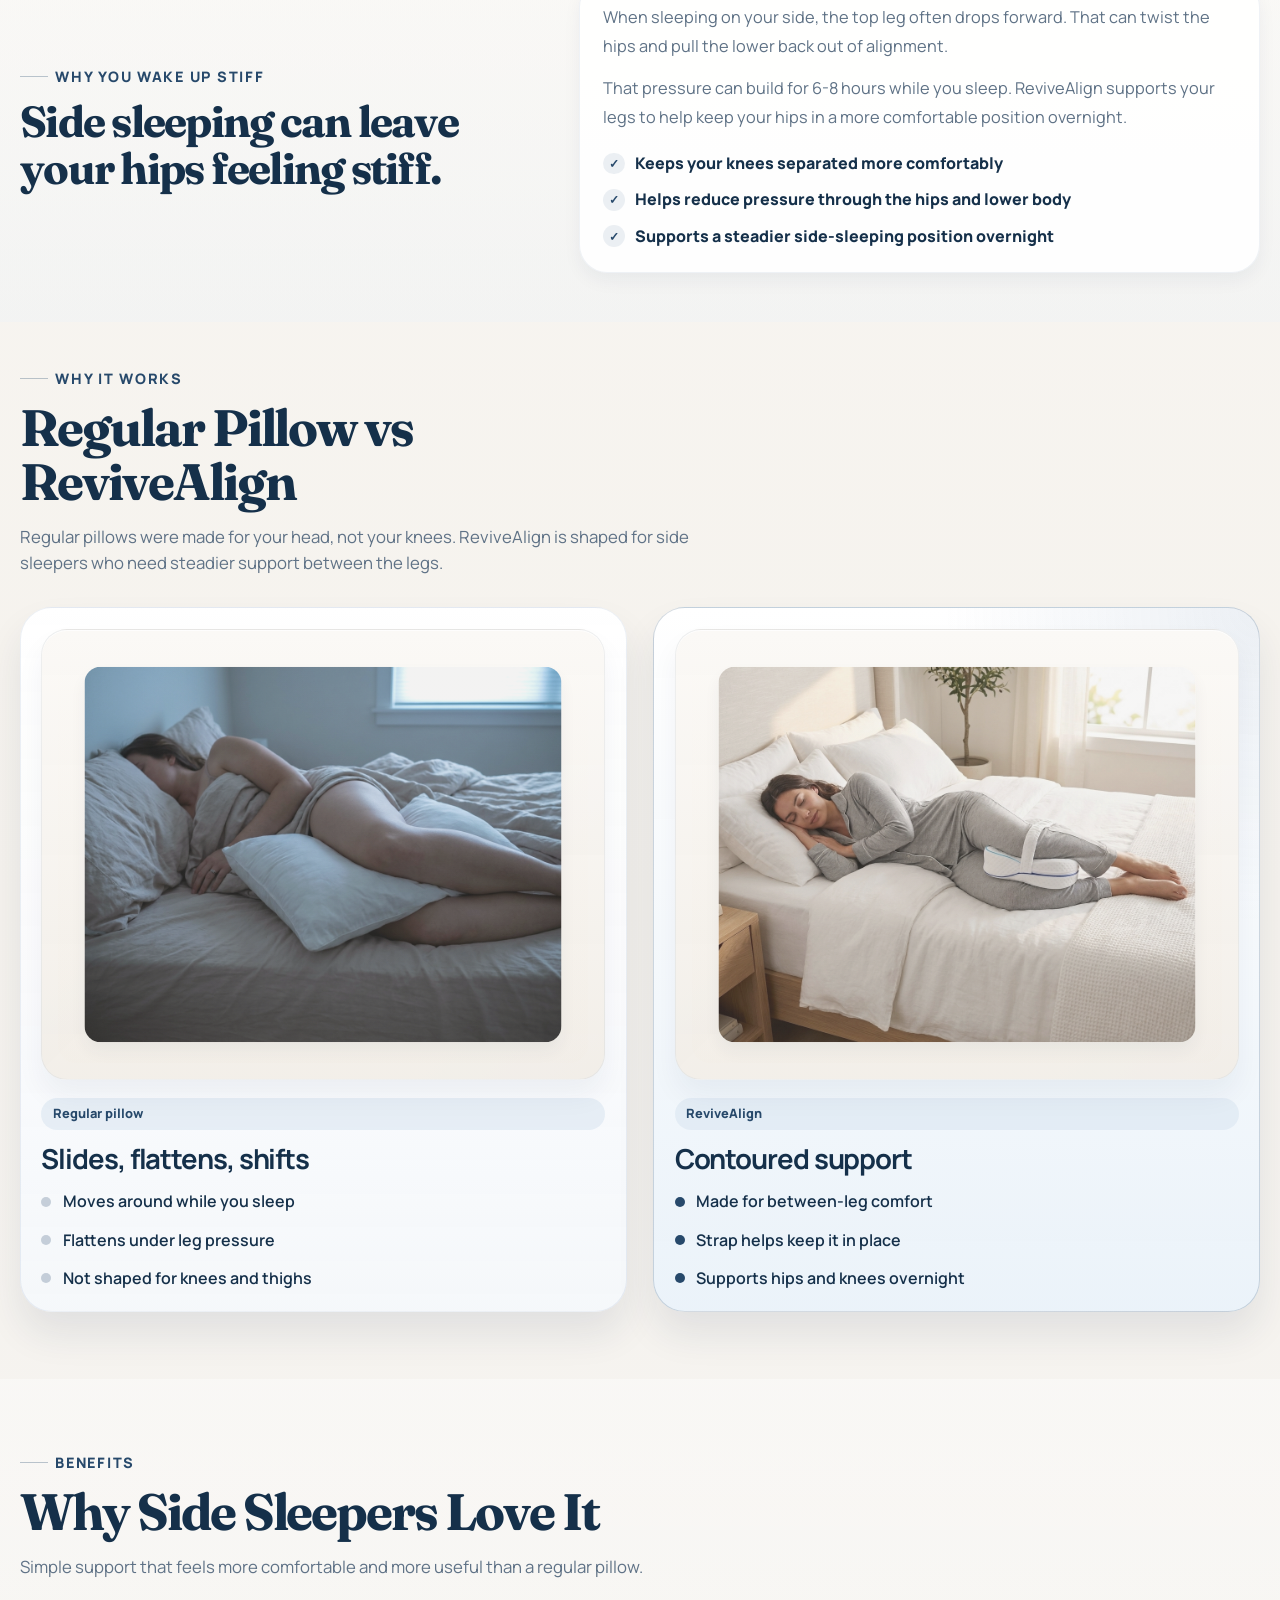
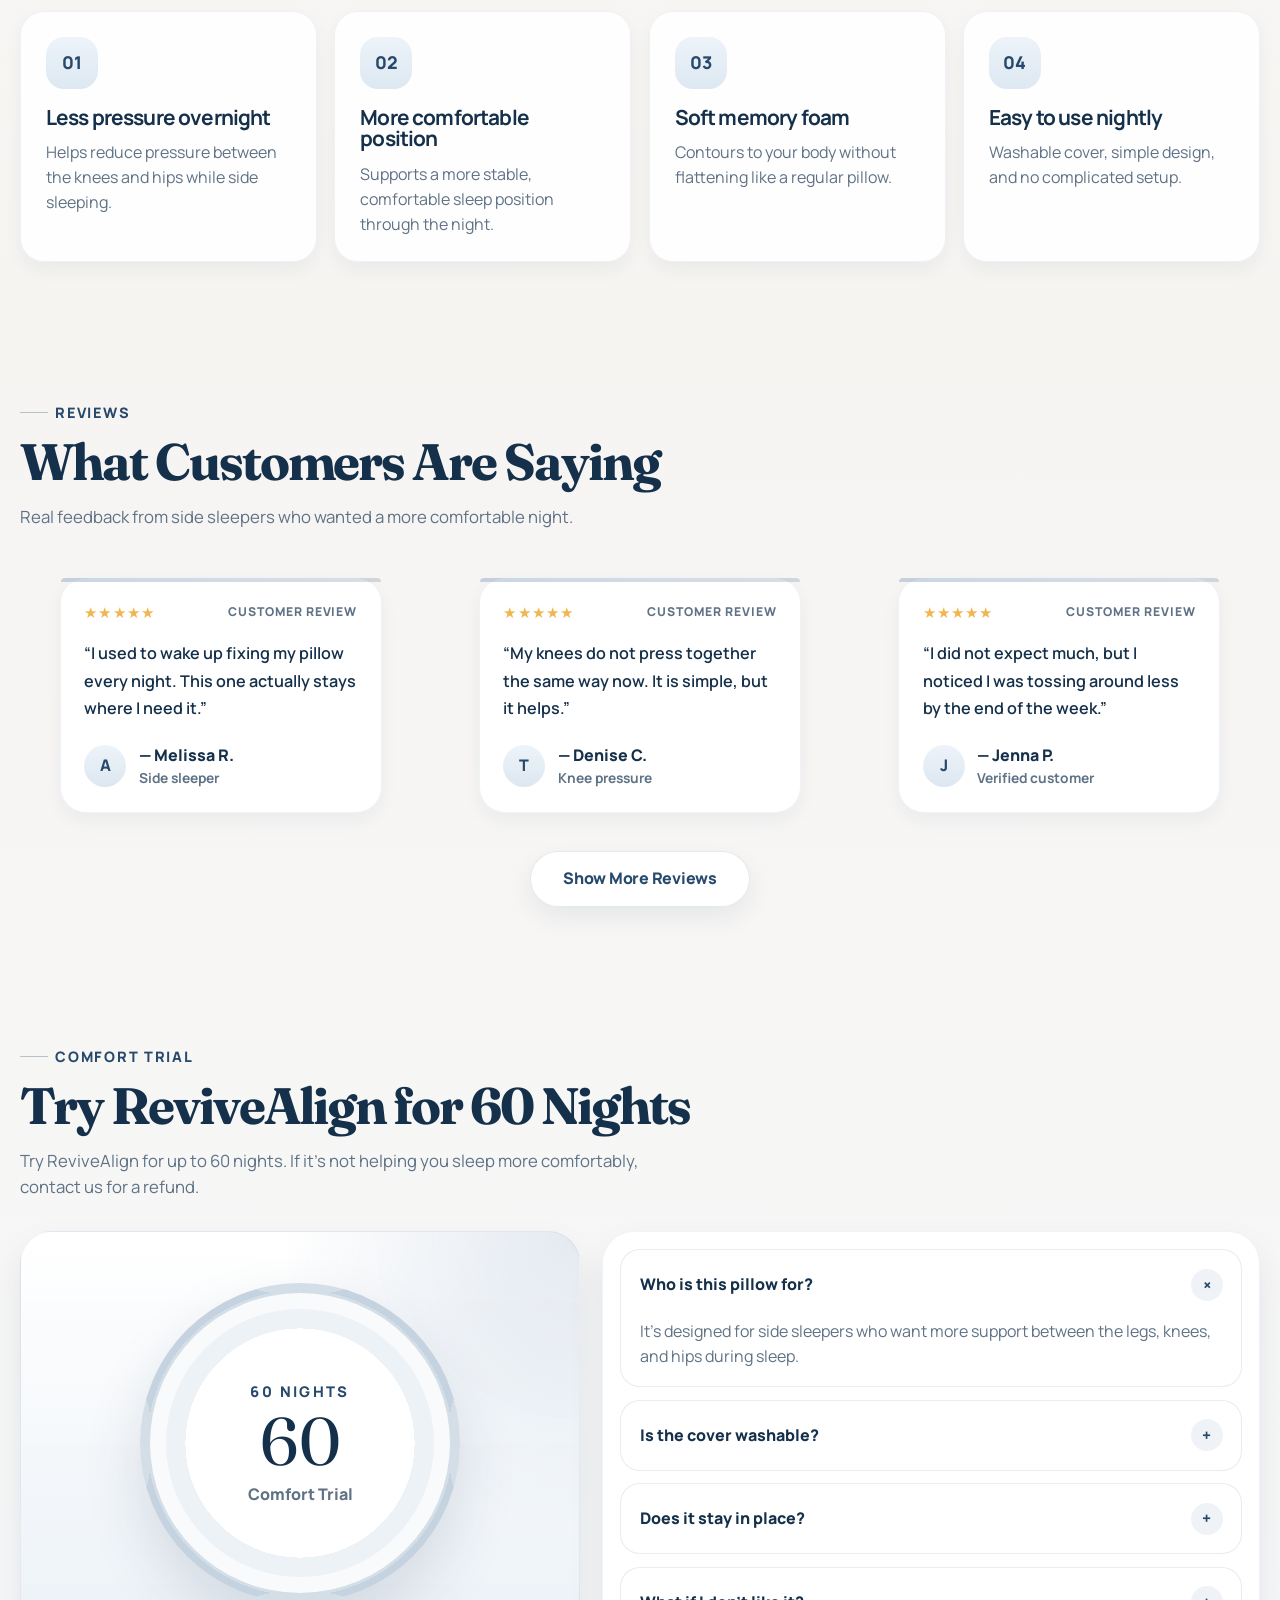
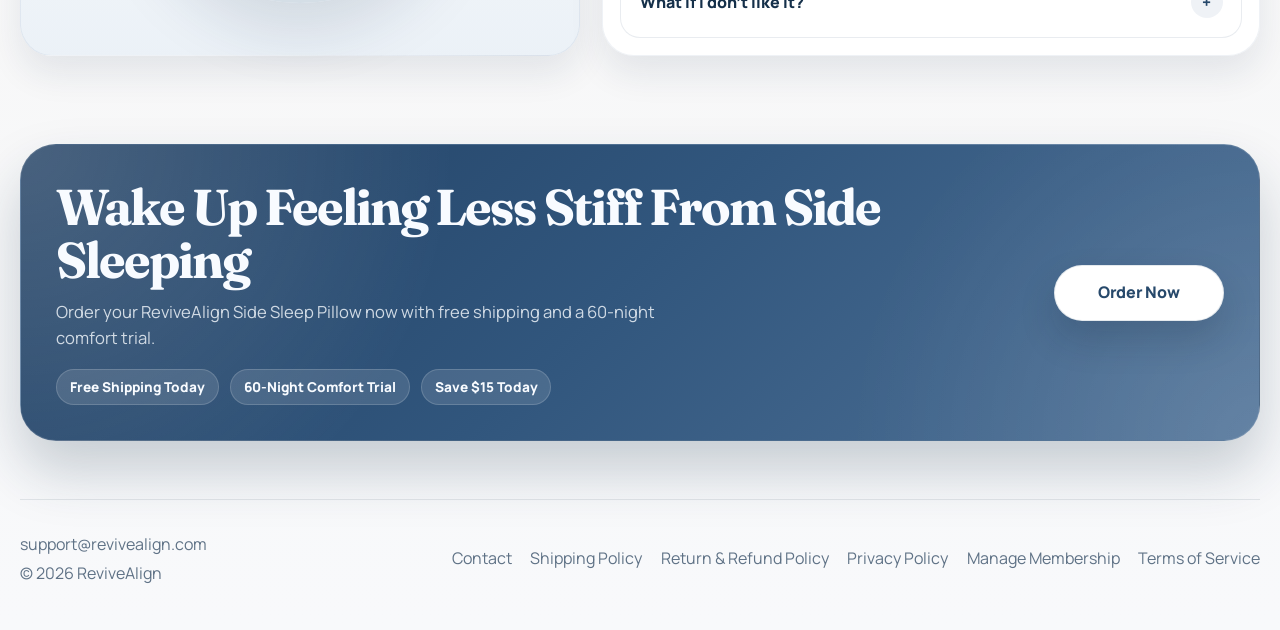
==== commit fa8351a7: "Remove color sold out note" ====
--- a/index.html
+++ b/index.html
@@ -3152,7 +3152,6 @@
                     </span>
                   </label>
                 </div>
-                <div class="color-note">Grey and White are currently sold out.</div>
               </fieldset>
 
               <div class="bundle-heading">Choose your bundle</div>
